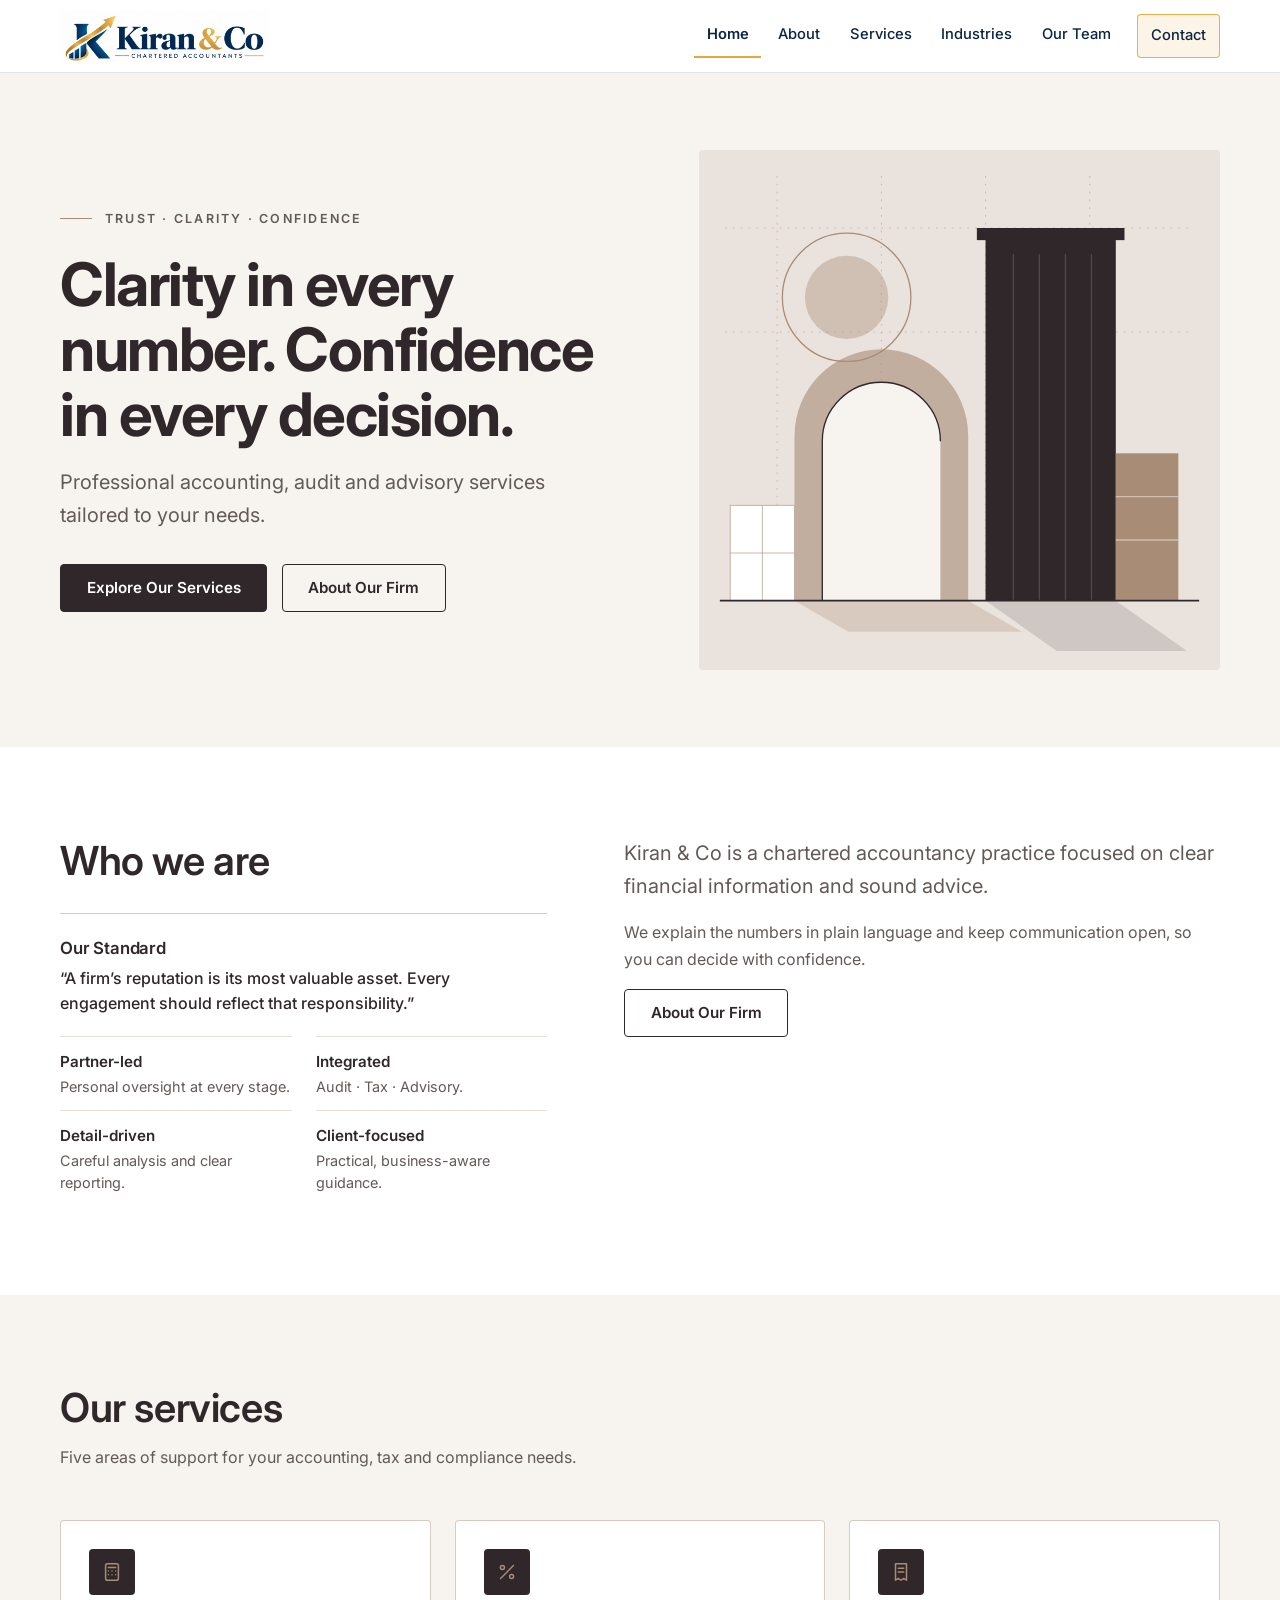
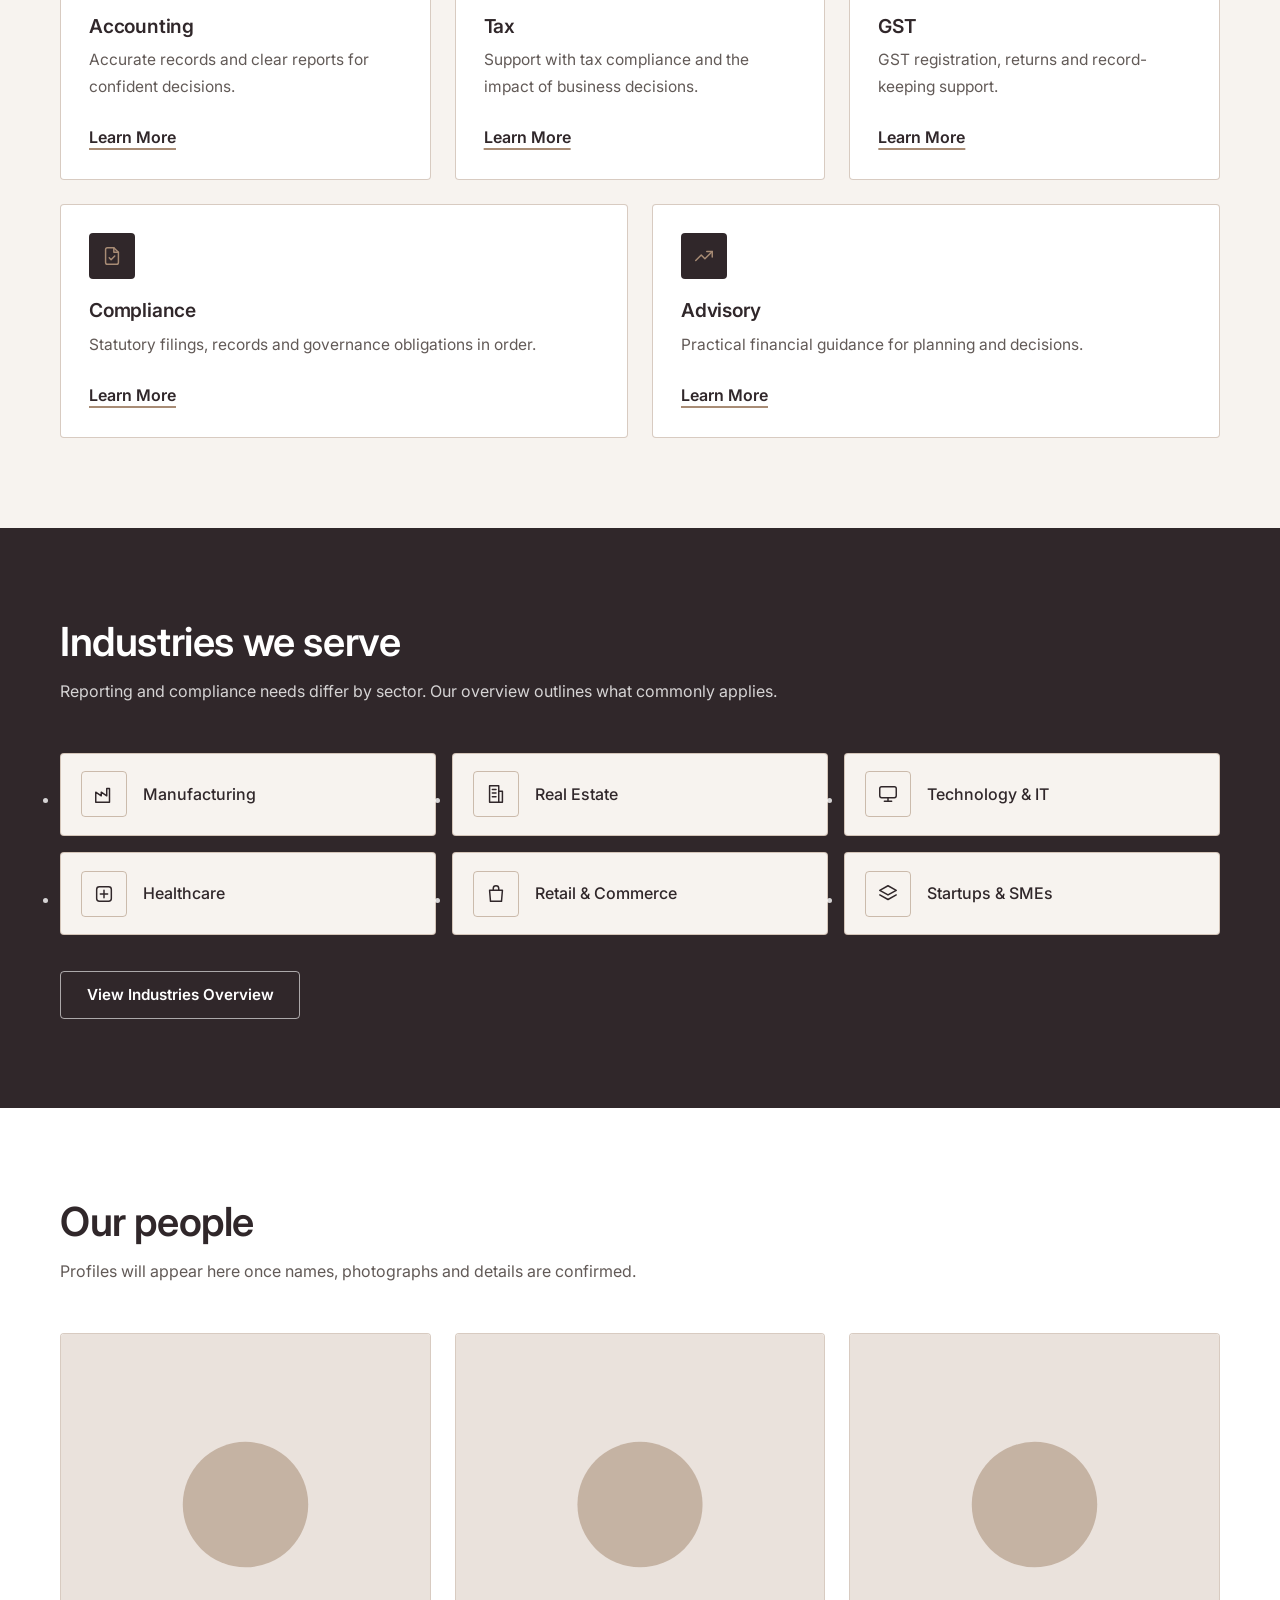
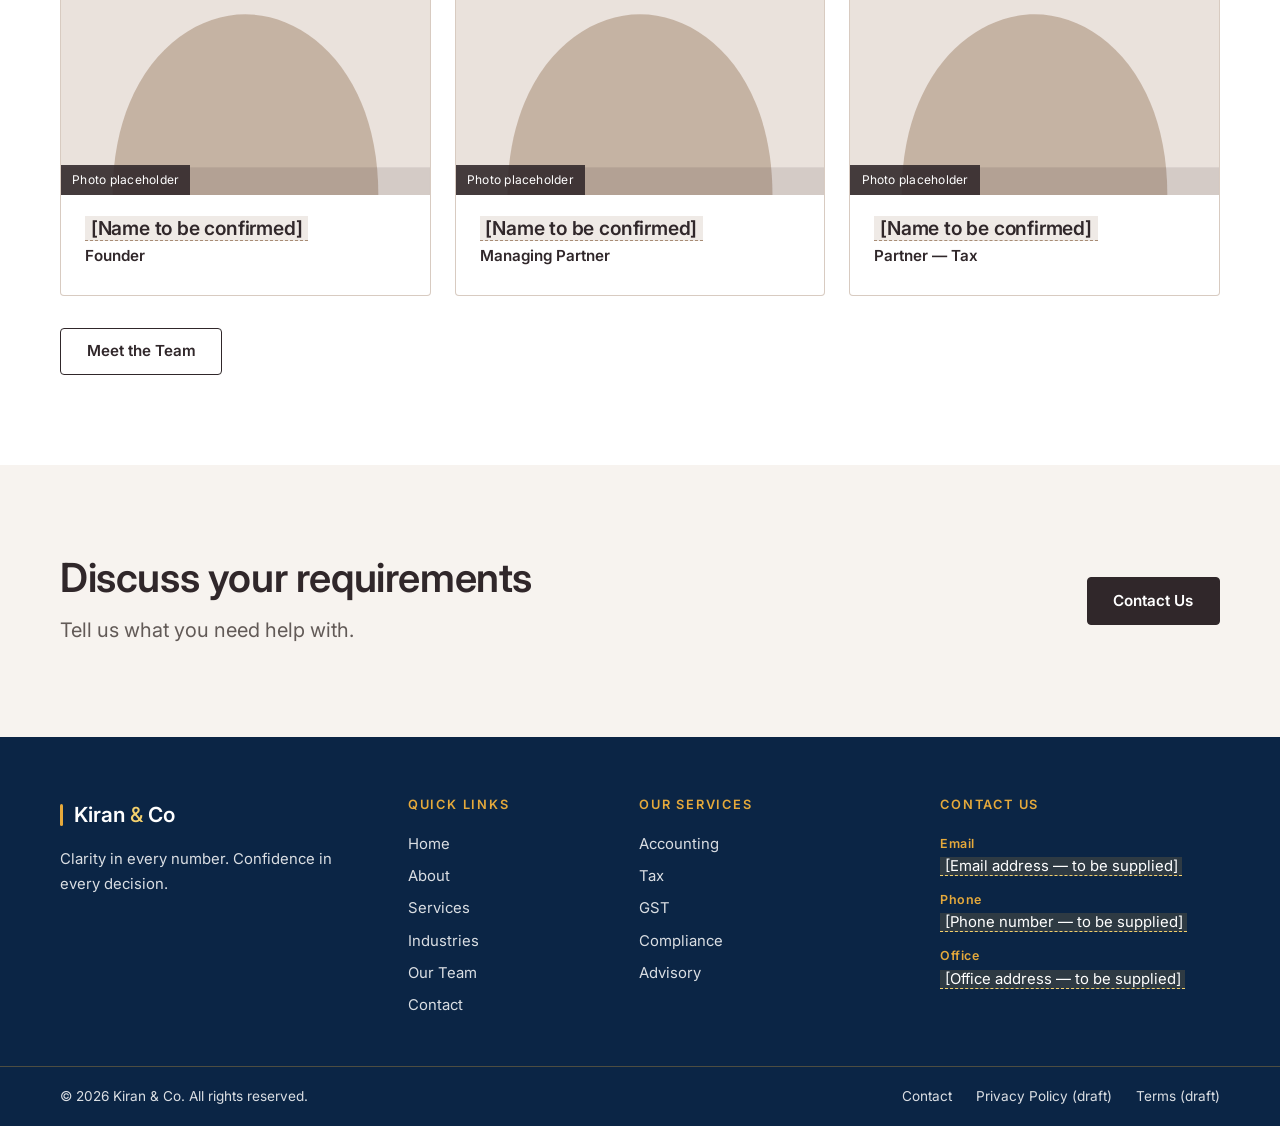
==== index.html @ 671c7b94 "Dis By DeccanIDentity : initialize website with pages, styles, and assets for Kiran & Co Chartered A" ====
<!DOCTYPE html>
<html lang="en">
<head>
  <meta charset="utf-8">
  <meta name="viewport" content="width=device-width, initial-scale=1">
  <title>Kiran &amp; Co | Chartered Accountants</title>
  <meta name="description" content="Kiran &amp; Co, Chartered Accountants. Accounting, tax, GST, compliance and advisory services. Clarity in every number. Confidence in every decision.">
  <meta name="theme-color" content="#FFFFFF">
  <link rel="icon" href="assets/favicon.png" type="image/png">
  <!-- Inter is loaded from Google Fonts (optional). If it is unavailable, the system font stack in css/style.css is used. -->
  <link rel="preconnect" href="https://fonts.googleapis.com">
  <link rel="preconnect" href="https://fonts.gstatic.com" crossorigin>
  <link rel="stylesheet" href="https://fonts.googleapis.com/css2?family=Inter:wght@400;500;600;700&amp;display=swap">
  <link rel="stylesheet" href="css/style.css">
  <script>document.documentElement.classList.add('js');</script>
  <script src="js/main.js" defer></script>
</head>
<body>
  <a class="skip-link" href="#main">Skip to main content</a>
  <header class="site-header">
    <div class="container header-inner">
      <a class="brand" href="index.html">
        <img class="brand-logo" src="assets/kiran-logo.jpeg" alt="Kiran &amp; Co, Chartered Accountants — home" width="1600" height="400">
      </a>
      <button class="nav-toggle" type="button" aria-expanded="false" aria-controls="primary-nav" aria-label="Open menu">
        <span class="nav-toggle-bars" aria-hidden="true"></span>
      </button>
      <nav id="primary-nav" class="primary-nav" aria-label="Primary">
        <ul>
          <li><a href="index.html" aria-current="page">Home</a></li>
          <li><a href="about.html">About</a></li>
          <li><a href="services.html">Services</a></li>
          <li><a href="industries.html">Industries</a></li>
          <li><a href="team.html">Our Team</a></li>
          <li><a href="contact.html" class="nav-contact">Contact</a></li>
        </ul>
      </nav>
    </div>
  </header>

  <main id="main">
    <section class="hero" aria-labelledby="hero-title">
      <div class="container hero-grid">
        <div>
          <p class="kicker">TRUST · CLARITY · CONFIDENCE</p>
          <h1 id="hero-title">Clarity in every number. Confidence in every decision.</h1>
          <p class="lead">Professional accounting, audit and advisory services tailored to your needs.</p>
          <div class="btn-row">
            <a class="btn btn--primary" href="services.html">Explore Our Services</a>
            <a class="btn btn--secondary" href="about.html">About Our Firm</a>
          </div>
        </div>
        <div class="hero-visual">
          <img src="assets/hero-architecture.svg" alt="" width="600" height="600">
        </div>
      </div>
    </section>

    <section class="section section--white" aria-labelledby="who-title">
      <div class="container split">
        <div>
          <h2 id="who-title">Who we are</h2>
          <!-- Proposed wording: edit the statement and principles below once the firm confirms its practices. -->
          <div class="standard">
            <h3 class="standard-title">Our Standard</h3>
            <p class="standard-statement">&ldquo;A firm&rsquo;s reputation is its most valuable asset. Every engagement should reflect that responsibility.&rdquo;</p>
            <dl class="standard-grid">
              <div><dt>Partner-led</dt><dd>Personal oversight at every stage.</dd></div>
              <div><dt>Integrated</dt><dd>Audit &middot; Tax &middot; Advisory.</dd></div>
              <div><dt>Detail-driven</dt><dd>Careful analysis and clear reporting.</dd></div>
              <div><dt>Client-focused</dt><dd>Practical, business-aware guidance.</dd></div>
            </dl>
          </div>
        </div>
        <div class="prose">
          <p class="lead">Kiran &amp; Co is a chartered accountancy practice focused on clear financial information and sound advice.</p>
          <p>We explain the numbers in plain language and keep communication open, so you can decide with confidence.</p>
          <p><a class="btn btn--secondary" href="about.html">About Our Firm</a></p>
        </div>
      </div>
    </section>

    <section class="section section--cream" aria-labelledby="services-title">
      <div class="container">
        <div class="section-head">
          <h2 id="services-title">Our services</h2>
          <p>Five areas of support for your accounting, tax and compliance needs.</p>
        </div>
        <div class="grid grid--5">
          <article class="card card--link">
            <div class="icon-box"><svg class="icon" viewBox="0 0 24 24" aria-hidden="true" focusable="false"><rect x="5" y="3" width="14" height="18" rx="2"/><path d="M8 7h8"/><path d="M8 11h.01M12 11h.01M16 11h.01M8 15h.01M12 15h.01M16 15h.01"/></svg></div>
            <h3>Accounting</h3>
            <p>Accurate records and clear reports for confident decisions.</p>
            <a class="text-link" href="services.html#accounting">Learn More<span class="visually-hidden"> about Accounting</span></a>
          </article>
          <article class="card card--link">
            <div class="icon-box"><svg class="icon" viewBox="0 0 24 24" aria-hidden="true" focusable="false"><path d="M19 5L5 19"/><circle cx="7" cy="7" r="2.2"/><circle cx="17" cy="17" r="2.2"/></svg></div>
            <h3>Tax</h3>
            <p>Support with tax compliance and the impact of business decisions.</p>
            <a class="text-link" href="services.html#tax">Learn More<span class="visually-hidden"> about Tax</span></a>
          </article>
          <article class="card card--link">
            <div class="icon-box"><svg class="icon" viewBox="0 0 24 24" aria-hidden="true" focusable="false"><path d="M6 3h12v18l-3-2-3 2-3-2-3 2z"/><path d="M9 8h6M9 12h6"/></svg></div>
            <h3>GST</h3>
            <p>GST registration, returns and record-keeping support.</p>
            <a class="text-link" href="services.html#gst">Learn More<span class="visually-hidden"> about GST</span></a>
          </article>
          <article class="card card--link">
            <div class="icon-box"><svg class="icon" viewBox="0 0 24 24" aria-hidden="true" focusable="false"><path d="M14 3H7a2 2 0 0 0-2 2v14a2 2 0 0 0 2 2h10a2 2 0 0 0 2-2V8z"/><path d="M14 3v5h5"/><path d="M9 14l2 2 4-4"/></svg></div>
            <h3>Compliance</h3>
            <p>Statutory filings, records and governance obligations in order.</p>
            <a class="text-link" href="services.html#compliance">Learn More<span class="visually-hidden"> about Compliance</span></a>
          </article>
          <article class="card card--link">
            <div class="icon-box"><svg class="icon" viewBox="0 0 24 24" aria-hidden="true" focusable="false"><path d="M3 17l6-6 4 4 8-8"/><path d="M15 7h6v6"/></svg></div>
            <h3>Advisory</h3>
            <p>Practical financial guidance for planning and decisions.</p>
            <a class="text-link" href="services.html#advisory">Learn More<span class="visually-hidden"> about Advisory</span></a>
          </article>
        </div>
      </div>
    </section>

    <section class="section section--dark" aria-labelledby="industries-title">
      <div class="container">
        <div class="section-head">
          <h2 id="industries-title">Industries we serve</h2>
          <p>Reporting and compliance needs differ by sector. Our overview outlines what commonly applies.</p>
        </div>
        <ul class="sector-grid">
          <li><a class="sector-link" href="industries.html#manufacturing"><span class="icon-box icon-box--outline"><svg class="icon" viewBox="0 0 24 24" aria-hidden="true" focusable="false"><path d="M3 21V10l6 4v-4l6 4V6h3v15H3z"/></svg></span><span>Manufacturing</span></a></li>
          <li><a class="sector-link" href="industries.html#real-estate"><span class="icon-box icon-box--outline"><svg class="icon" viewBox="0 0 24 24" aria-hidden="true" focusable="false"><rect x="5" y="3" width="10" height="18"/><path d="M15 9h4v12h-4"/><path d="M8 7h4M8 11h4M8 15h4"/></svg></span><span>Real Estate</span></a></li>
          <li><a class="sector-link" href="industries.html#technology-it"><span class="icon-box icon-box--outline"><svg class="icon" viewBox="0 0 24 24" aria-hidden="true" focusable="false"><rect x="3" y="4" width="18" height="12" rx="2"/><path d="M8 20h8M12 16v4"/></svg></span><span>Technology &amp; IT</span></a></li>
          <li><a class="sector-link" href="industries.html#healthcare"><span class="icon-box icon-box--outline"><svg class="icon" viewBox="0 0 24 24" aria-hidden="true" focusable="false"><rect x="4" y="4" width="16" height="16" rx="3"/><path d="M12 8v8M8 12h8"/></svg></span><span>Healthcare</span></a></li>
          <li><a class="sector-link" href="industries.html#retail-commerce"><span class="icon-box icon-box--outline"><svg class="icon" viewBox="0 0 24 24" aria-hidden="true" focusable="false"><path d="M5 8h14l-1 12H6z"/><path d="M9 8V6a3 3 0 0 1 6 0v2"/></svg></span><span>Retail &amp; Commerce</span></a></li>
          <li><a class="sector-link" href="industries.html#startups-smes"><span class="icon-box icon-box--outline"><svg class="icon" viewBox="0 0 24 24" aria-hidden="true" focusable="false"><path d="M12 3l9 5-9 5-9-5z"/><path d="M3 13l9 5 9-5"/></svg></span><span>Startups &amp; SMEs</span></a></li>
        </ul>
        <a class="btn btn--outline-light" href="industries.html">View Industries Overview</a>
      </div>
    </section>

    <section class="section section--white team-preview" aria-labelledby="people-title">
      <div class="container">
        <div class="section-head">
          <h2 id="people-title">Our people</h2>
          <p>Profiles will appear here once names, photographs and details are confirmed.</p>
        </div>
        <div class="grid grid--3">
          <article class="team-card">
            <div class="portrait">
              <img src="assets/portrait-placeholder.svg" alt="" width="400" height="500" loading="lazy">
              <span class="portrait-label">Photo placeholder</span>
            </div>
            <div class="team-body">
              <h3><span class="placeholder">[Name to be confirmed]</span></h3>
              <p class="role">Founder</p>
            </div>
          </article>
          <article class="team-card">
            <div class="portrait">
              <img src="assets/portrait-placeholder.svg" alt="" width="400" height="500" loading="lazy">
              <span class="portrait-label">Photo placeholder</span>
            </div>
            <div class="team-body">
              <h3><span class="placeholder">[Name to be confirmed]</span></h3>
              <p class="role">Managing Partner</p>
            </div>
          </article>
          <article class="team-card">
            <div class="portrait">
              <img src="assets/portrait-placeholder.svg" alt="" width="400" height="500" loading="lazy">
              <span class="portrait-label">Photo placeholder</span>
            </div>
            <div class="team-body">
              <h3><span class="placeholder">[Name to be confirmed]</span></h3>
              <p class="role">Partner — Tax</p>
            </div>
          </article>
        </div>
        <p class="section-action"><a class="btn btn--secondary" href="team.html">Meet the Team</a></p>
      </div>
    </section>

    <section class="section section--cream" aria-labelledby="cta-title">
      <div class="container cta-band">
        <div class="section-head">
          <h2 id="cta-title">Discuss your requirements</h2>
          <p class="lead">Tell us what you need help with.</p>
        </div>
        <div class="btn-row"><a class="btn btn--primary" href="contact.html">Contact Us</a></div>
      </div>
    </section>
  </main>

  <footer class="site-footer">
    <div class="container footer-main">
      <div class="footer-grid">
        <div>
          <a class="footer-brand" href="index.html" aria-label="Kiran &amp; Co — home">
            <span class="brand-mark" aria-hidden="true"></span>
            <span>Kiran <span class="amp">&amp;</span> Co</span>
          </a>
          <p class="footer-tagline">Clarity in every number. Confidence in every decision.</p>
        </div>
        <nav aria-label="Quick links">
          <h2 class="footer-title">Quick Links</h2>
          <ul class="footer-list">
            <li><a href="index.html">Home</a></li>
            <li><a href="about.html">About</a></li>
            <li><a href="services.html">Services</a></li>
            <li><a href="industries.html">Industries</a></li>
            <li><a href="team.html">Our Team</a></li>
            <li><a href="contact.html">Contact</a></li>
          </ul>
        </nav>
        <nav aria-label="Our services">
          <h2 class="footer-title">Our Services</h2>
          <ul class="footer-list">
            <li><a href="services.html#accounting">Accounting</a></li>
            <li><a href="services.html#tax">Tax</a></li>
            <li><a href="services.html#gst">GST</a></li>
            <li><a href="services.html#compliance">Compliance</a></li>
            <li><a href="services.html#advisory">Advisory</a></li>
          </ul>
        </nav>
        <div>
          <h2 class="footer-title">Contact Us</h2>
          <ul class="footer-list footer-contact">
            <li><span class="label">Email</span><span class="placeholder">[Email address — to be supplied]</span></li>
            <li><span class="label">Phone</span><span class="placeholder">[Phone number — to be supplied]</span></li>
            <li><span class="label">Office</span><span class="placeholder">[Office address — to be supplied]</span></li>
          </ul>
        </div>
      </div>
    </div>
    <div class="footer-bottom">
      <div class="container footer-bottom-inner">
        <p>&copy; <span data-year>2026</span> Kiran &amp; Co. All rights reserved.</p>
        <ul>
          <li><a href="contact.html">Contact</a></li>
          <li><a href="privacy.html">Privacy Policy (draft)</a></li>
          <li><a href="terms.html">Terms (draft)</a></li>
        </ul>
      </div>
    </div>
  </footer>
</body>
</html>
---- css/style.css ----
/* ==========================================================================
   Kiran & Co — shared stylesheet
   Page palette: Espresso & Soft Taupe (unchanged). Header/footer use the logo's brand colours.
   --espresso #30272A | --taupe #A88C75 | --cream #F7F3EF | --white #FFFFFF | --charcoal #625A57
   Contents: 1 Tokens · 2 Base · 3 Layout · 4 Header · 5 Buttons & links · 6 Components
             7 Page sections · 8 Forms · 9 Footer · 10 Responsive · 11 Reduced motion
   ========================================================================== */

/* 1. Tokens ---------------------------------------------------------------- */
:root {
  --espresso: #30272A;
  --taupe: #A88C75;
  --cream: #F7F3EF;
  --white: #FFFFFF;
  --charcoal: #625A57;

  /* Logo brand colours: used ONLY by the shared header and footer */
  --navy: #0B2545;
  --blue: #004F98;
  --gold: #E5A93B;
  --gold-light: #F3D06D;

  --line: rgba(168, 140, 117, 0.45);
  --line-soft: rgba(168, 140, 117, 0.28);
  --field-border: rgba(98, 90, 87, 0.75);
  --error: #9B2C2C; /* functional colour for form errors only */

  --font: "Inter", system-ui, -apple-system, "Segoe UI", Roboto, "Helvetica Neue", Arial, sans-serif;

  --radius: 4px;
  --container: 1160px;
  --gutter: clamp(1.25rem, 4vw, 2rem);
  --section-y: clamp(3.5rem, 7vw, 6rem);
  --header-h: 72px;
  --shadow: 0 1px 2px rgba(48, 39, 42, 0.06), 0 8px 20px rgba(48, 39, 42, 0.07);

  /* Shared interaction tokens: hover lift and pressed/selected highlights by surface colour */
  --lift: translateY(-3px);
  --lift-shadow: 0 8px 20px rgba(48, 39, 42, 0.16);
  --lift-shadow-dark: 0 10px 22px rgba(0, 0, 0, 0.35);
  --glow-on-espresso: inset 0 0 0 2px rgba(247, 243, 239, 0.5);
  --glow-on-cream: inset 0 0 0 2px var(--espresso), 0 0 0 3px rgba(247, 243, 239, 0.35);
  --glow-on-white: 0 0 0 3px rgba(168, 140, 117, 0.55);
}

/* 2. Base ------------------------------------------------------------------ */
*, *::before, *::after { box-sizing: border-box; }

html {
  -webkit-text-size-adjust: 100%;
  scroll-behavior: smooth;
  scroll-padding-top: calc(var(--header-h) + 1rem);
}

body {
  margin: 0;
  font-family: var(--font);
  font-size: 1rem;
  line-height: 1.7;
  color: var(--charcoal);
  background: var(--white);
  overflow-x: hidden;
}

img, svg { max-width: 100%; }
img { display: block; height: auto; }

h1, h2, h3, h4 {
  margin: 0 0 0.75rem;
  color: var(--espresso);
  font-weight: 600;
  line-height: 1.2;
  letter-spacing: -0.01em;
}
h1 { font-size: clamp(2.2rem, 1.2rem + 4vw, 3.75rem); font-weight: 700; line-height: 1.08; letter-spacing: -0.025em; }
h2 { font-size: clamp(1.65rem, 1.1rem + 2vw, 2.5rem); }
h3 { font-size: 1.2rem; }

p { margin: 0 0 1rem; }
ul, ol { margin: 0; padding: 0; }
a { color: inherit; }

:focus-visible { outline: 3px solid var(--espresso); outline-offset: 3px; }
.site-footer :focus-visible,
.section--dark :focus-visible { outline-color: var(--white); }
.site-header :focus-visible { outline-color: var(--blue); }

[hidden] { display: none !important; }

.visually-hidden {
  position: absolute !important;
  width: 1px; height: 1px;
  margin: -1px; padding: 0;
  overflow: hidden;
  clip: rect(0, 0, 0, 0);
  white-space: nowrap;
  border: 0;
}

.skip-link {
  position: absolute;
  left: 1rem; top: -4rem;
  z-index: 200;
  padding: 0.7rem 1.1rem;
  background: var(--white);
  color: var(--espresso);
  font-weight: 600;
  border-radius: var(--radius);
  text-decoration: none;
}
.skip-link:focus { top: 0.75rem; }

/* 3. Layout ---------------------------------------------------------------- */
.container {
  width: min(100% - 2 * var(--gutter), var(--container));
  margin-inline: auto;
}

.section { padding-block: var(--section-y); }
.section--cream { background: var(--cream); }
.section--white { background: var(--white); }
.section--dark { background: var(--espresso); color: rgba(255, 255, 255, 0.8); }
.section--dark h2, .section--dark h3 { color: var(--white); }

.section-head { max-width: 46rem; margin-bottom: clamp(2rem, 4vw, 3rem); }
.section-head p:last-child { margin-bottom: 0; }
.lead { font-size: clamp(1.05rem, 0.95rem + 0.5vw, 1.25rem); line-height: 1.65; }
.prose { max-width: 66ch; }
.prose p:last-child { margin-bottom: 0; }

.grid { display: grid; gap: 1.5rem; }
.grid--3 { grid-template-columns: repeat(3, minmax(0, 1fr)); }
.grid--2 { grid-template-columns: repeat(2, minmax(0, 1fr)); }
.grid--4 { grid-template-columns: repeat(4, minmax(0, 1fr)); }
/* Five cards: three on the first row, two wider cards on the second */
.grid--5 { grid-template-columns: repeat(6, minmax(0, 1fr)); }
.grid--5 > * { grid-column: span 2; }
.grid--5 > :nth-child(n+4) { grid-column: span 3; }

.split {
  display: grid;
  grid-template-columns: minmax(0, 0.9fr) minmax(0, 1.1fr);
  gap: clamp(2rem, 6vw, 5rem);
  align-items: start;
}
.split--center { align-items: center; }

/* 4. Header (white, with the supplied logo) -------------------------------- */
.site-header {
  position: sticky;
  top: 0;
  z-index: 100;
  background: var(--white);
  color: var(--navy);
  border-bottom: 1px solid rgba(11, 37, 69, 0.12);
}

.header-inner {
  display: flex;
  flex-wrap: wrap;
  align-items: center;
  justify-content: space-between;
  gap: 0.5rem 1rem;
  min-height: var(--header-h);
}

.brand { display: inline-flex; align-items: center; min-width: 0; text-decoration: none; }
.brand-logo { display: block; width: auto; height: 52px; max-width: 100%; object-fit: contain; }

.primary-nav ul { display: flex; flex-wrap: wrap; align-items: center; gap: 0.25rem; list-style: none; }
.primary-nav a {
  display: block;
  padding: 0.5rem 0.8rem;
  color: var(--navy);
  font-size: 0.92rem;
  font-weight: 500;
  text-decoration: none;
  border-bottom: 2px solid transparent;
  transition: color 0.2s ease, border-color 0.2s ease, background-color 0.2s ease;
}
.primary-nav a:hover { color: var(--blue); border-bottom-color: rgba(229, 169, 59, 0.7); }
.primary-nav a[aria-current="page"] { color: var(--navy); font-weight: 600; border-bottom-color: var(--gold); }

.primary-nav a.nav-contact {
  margin-left: 0.6rem;
  background: rgba(229, 169, 59, 0.12);
  border: 1px solid rgba(229, 169, 59, 0.9);
  border-radius: var(--radius);
}
.primary-nav a.nav-contact:hover { background: rgba(229, 169, 59, 0.24); border-color: var(--gold); }
.primary-nav a.nav-contact[aria-current="page"] { background: rgba(229, 169, 59, 0.26); border-color: var(--gold); }

.nav-toggle {
  display: none;
  width: 44px; height: 44px;
  padding: 0;
  align-items: center;
  justify-content: center;
  background: transparent;
  color: var(--navy);
  border: 1px solid rgba(11, 37, 69, 0.4);
  border-radius: var(--radius);
  cursor: pointer;
  transition: background-color 0.2s ease;
}
.nav-toggle:hover { background: rgba(11, 37, 69, 0.06); }
.nav-toggle-bars, .nav-toggle-bars::before, .nav-toggle-bars::after {
  display: block;
  width: 20px; height: 2px;
  background: currentColor;
  border-radius: 1px;
  transition: transform 0.2s ease, background-color 0.2s ease;
}
.nav-toggle-bars { position: relative; }
.nav-toggle-bars::before, .nav-toggle-bars::after { content: ""; position: absolute; left: 0; }
.nav-toggle-bars::before { top: -6px; }
.nav-toggle-bars::after { top: 6px; }
.nav-toggle[aria-expanded="true"] .nav-toggle-bars { background: transparent; }
.nav-toggle[aria-expanded="true"] .nav-toggle-bars::before { top: 0; transform: rotate(45deg); }
.nav-toggle[aria-expanded="true"] .nav-toggle-bars::after { top: 0; transform: rotate(-45deg); }

/* 5. Buttons & links ------------------------------------------------------- */
.btn {
  display: inline-flex;
  align-items: center;
  justify-content: center;
  padding: 0.85rem 1.6rem;
  font: 600 0.95rem/1.2 var(--font);
  text-align: center;
  text-decoration: none;
  border: 1.5px solid var(--espresso);
  border-radius: var(--radius);
  cursor: pointer;
  transition: background-color 0.2s ease, color 0.2s ease, border-color 0.2s ease, transform 0.2s ease, box-shadow 0.2s ease;
}
.btn--primary { background: var(--espresso); color: var(--white); }
.btn--primary:hover { background: var(--charcoal); border-color: var(--charcoal); }
.btn--secondary { background: transparent; color: var(--espresso); }
.btn--secondary:hover { background: var(--espresso); color: var(--white); }
.btn--light { background: var(--white); color: var(--espresso); border-color: var(--white); }
.btn--light:hover { background: var(--cream); border-color: var(--cream); }
.btn--outline-light { background: transparent; color: var(--white); border-color: rgba(255, 255, 255, 0.6); }
.btn--outline-light:hover { background: var(--white); color: var(--espresso); border-color: var(--white); }
.btn:hover { transform: translateY(-2px); box-shadow: var(--lift-shadow); }
.btn--light:hover, .btn--outline-light:hover { box-shadow: var(--lift-shadow-dark); }
.btn:active { transform: translateY(0); box-shadow: var(--glow-on-espresso); }
.btn--light:active, .btn--outline-light:active { box-shadow: var(--glow-on-white); }
.btn-row { display: flex; flex-wrap: wrap; gap: 0.9rem; }

.text-link {
  color: var(--espresso);
  font-weight: 600;
  text-decoration: underline;
  text-decoration-color: var(--taupe);
  text-decoration-thickness: 2px;
  text-underline-offset: 0.3em;
  transition: text-decoration-color 0.2s ease;
}
.text-link:hover { text-decoration-color: var(--espresso); }
.section--dark .text-link { color: var(--white); }
.section--dark .text-link:hover { text-decoration-color: var(--white); }

/* 6. Components ------------------------------------------------------------ */
.icon { width: 22px; height: 22px; fill: none; stroke: currentColor; stroke-width: 1.6; stroke-linecap: round; stroke-linejoin: round; flex: none; }
.icon-box {
  display: grid;
  place-items: center;
  width: 46px; height: 46px;
  margin-bottom: 1.25rem;
  background: var(--espresso);
  color: var(--taupe);
  border-radius: var(--radius);
}
.icon-box--outline { background: transparent; border: 1px solid rgba(168, 140, 117, 0.55); margin-bottom: 0; }

.card {
  display: flex;
  flex-direction: column;
  padding: 1.75rem;
  background: var(--white);
  border: 1px solid var(--line);
  border-radius: var(--radius);
  transition: border-color 0.2s ease, box-shadow 0.2s ease, transform 0.2s ease;
}
.card:hover { border-color: var(--taupe); box-shadow: var(--shadow); }
.card--link:hover { transform: var(--lift); }
.card--link:active { transform: translateY(-1px); border-color: var(--taupe); box-shadow: var(--glow-on-white); }
.card h2, .card h3 { margin-bottom: 0.6rem; }
.card h2 { font-size: 1.25rem; }
.card p { font-size: 0.97rem; }
.card .text-link { margin-top: auto; align-self: flex-start; }
.card p + .text-link { margin-top: 0.5rem; }

.notice {
  margin: 0 0 2rem;
  padding: 1rem 1.25rem;
  background: var(--white);
  border-left: 3px solid var(--taupe);
  border-radius: 0 var(--radius) var(--radius) 0;
  color: var(--charcoal);
  font-size: 0.92rem;
  line-height: 1.6;
  max-width: 50rem;
}
.notice strong { color: var(--espresso); }
.section--white .notice { background: var(--cream); }

.placeholder {
  padding: 0 0.3em;
  background: rgba(168, 140, 117, 0.18);
  color: var(--espresso);
  border-bottom: 1px dashed var(--taupe);
}
.site-footer .placeholder, .section--dark .placeholder { color: var(--white); }

.check-list { list-style: none; }
.check-list li { position: relative; padding: 0.35rem 0 0.35rem 1.4rem; font-size: 0.97rem; }
.check-list li::before { content: ""; position: absolute; left: 0; top: 1.05rem; width: 8px; height: 2px; background: var(--taupe); }

.cta-band { display: flex; flex-wrap: wrap; align-items: center; justify-content: space-between; gap: 1.5rem 3rem; }
.cta-band .section-head { margin-bottom: 0; flex: 1 1 28rem; }

/* 7. Page sections --------------------------------------------------------- */
.kicker {
  display: flex;
  align-items: center;
  gap: 0.8rem;
  margin: 0 0 1.4rem;
  color: var(--charcoal);
  font-size: 0.78rem;
  font-weight: 600;
  letter-spacing: 0.18em;
}
.kicker::before { content: ""; width: 2rem; height: 1px; background: var(--taupe); }

.hero { background: var(--cream); padding-block: clamp(2.75rem, 6vw, 5.5rem); }
.hero-grid {
  display: grid;
  grid-template-columns: minmax(0, 1.05fr) minmax(0, 0.95fr);
  gap: clamp(2rem, 5vw, 4.5rem);
  align-items: center;
}
.hero h1 { margin-bottom: 1.25rem; }
.hero .lead { max-width: 34rem; margin-bottom: 2rem; }
.hero-visual { width: 100%; max-width: 540px; margin-left: auto; }
.hero-visual img { width: 100%; border-radius: var(--radius); }

.page-hero { background: var(--cream); padding-block: clamp(2.75rem, 6vw, 5rem); }
.page-hero .container { max-width: var(--container); }
.page-hero h1 { max-width: 20ch; font-size: clamp(2.1rem, 1.2rem + 3.4vw, 3.4rem); }
.page-hero .lead { max-width: 40rem; margin: 0; }

.standard { margin-top: 1.75rem; padding-top: 1.5rem; border-top: 1px solid var(--line); }
.standard-title { margin-bottom: 0.5rem; font-size: 1.05rem; }
.standard-statement { margin: 0 0 1.25rem; color: var(--espresso); font-size: 1rem; font-weight: 500; line-height: 1.55; }
.standard-grid { display: grid; grid-template-columns: repeat(2, minmax(0, 1fr)); gap: 0 1.5rem; margin: 0; }
.standard-grid > div { padding: 0.75rem 0; border-top: 1px solid var(--line-soft); }
.standard-grid dt { color: var(--espresso); font-size: 0.95rem; font-weight: 600; }
.standard-grid dd { margin: 0.1rem 0 0; font-size: 0.9rem; line-height: 1.5; }

.sector-grid { display: grid; grid-template-columns: repeat(3, minmax(0, 1fr)); gap: 1rem; margin-bottom: 2.25rem; }
.sector-link {
  display: flex;
  align-items: center;
  gap: 1rem;
  padding: 1.1rem 1.25rem;
  color: var(--espresso);
  font-weight: 500;
  text-decoration: none;
  background: var(--cream);
  border: 1px solid var(--line);
  border-radius: var(--radius);
  transition: border-color 0.2s ease, background-color 0.2s ease, transform 0.2s ease, box-shadow 0.2s ease;
}
.sector-link:hover { border-color: var(--taupe); background: var(--white); transform: var(--lift); box-shadow: var(--lift-shadow-dark); }
.sector-link:active { background: var(--cream); transform: translateY(-1px); box-shadow: var(--glow-on-cream); }
.icon-box--outline .icon { color: var(--espresso); }

.team-card { display: flex; flex-direction: column; background: var(--white); border: 1px solid var(--line); border-radius: var(--radius); overflow: hidden; transition: border-color 0.2s ease, box-shadow 0.2s ease; }
.team-card:hover { border-color: var(--taupe); box-shadow: var(--shadow); }
.portrait { position: relative; aspect-ratio: 4 / 5; background: var(--cream); overflow: hidden; }
.portrait img { width: 100%; height: 100%; object-fit: cover; transition: transform 0.4s ease; }
.team-card:hover .portrait img { transform: scale(1.025); }
.portrait-label {
  position: absolute; left: 0; bottom: 0;
  padding: 0.3rem 0.7rem;
  background: rgba(48, 39, 42, 0.88);
  color: var(--white);
  font-size: 0.75rem;
  letter-spacing: 0.02em;
}
.team-body { padding: 1.4rem 1.5rem 1.6rem; }
.team-body h2, .team-body h3 { margin-bottom: 0.2rem; font-size: 1.2rem; }
.role { margin: 0 0 0.8rem; color: var(--espresso); font-size: 0.9rem; font-weight: 600; }
.team-body p:last-child { margin-bottom: 0; font-size: 0.95rem; }
.team-preview .team-card { max-width: none; }

.chip-nav { display: flex; flex-wrap: wrap; gap: 0.6rem; list-style: none; margin-top: 1.75rem; }
.chip-nav--flush { margin-top: 0; }
.section-action { margin: 2rem 0 0; }
.chip-nav a {
  display: inline-block;
  padding: 0.5rem 0.95rem;
  color: var(--espresso);
  font-size: 0.9rem;
  font-weight: 500;
  text-decoration: none;
  background: var(--white);
  border: 1px solid var(--line);
  border-radius: var(--radius);
  transition: border-color 0.2s ease, background-color 0.2s ease, transform 0.2s ease, box-shadow 0.2s ease;
}
.chip-nav a:hover { border-color: var(--taupe); background: var(--cream); transform: translateY(-2px); box-shadow: var(--lift-shadow); }
.chip-nav a:active { transform: translateY(0); border-color: var(--espresso); box-shadow: 0 0 0 3px rgba(48, 39, 42, 0.2); }

.service-head .icon-box { margin-bottom: 1.1rem; }
.service-head p { max-width: 34rem; }
.service-panels { display: grid; grid-template-columns: repeat(2, minmax(0, 1fr)); gap: 1.5rem; }
.panel { padding: 1.5rem; background: var(--white); border: 1px solid var(--line); border-radius: var(--radius); }
.section--white .panel { background: var(--cream); border-color: var(--line-soft); }
.panel h3 { font-size: 1rem; margin-bottom: 0.5rem; }

.sector-card { height: 100%; }
.sector-card .check-list { margin-top: 0.5rem; }

.values { display: grid; grid-template-columns: repeat(4, minmax(0, 1fr)); gap: 2rem; list-style: none; }
.values li { padding-top: 1.1rem; border-top: 2px solid var(--taupe); }
.values h3 { font-size: 1.1rem; }
.values p { font-size: 0.96rem; margin: 0; }

.steps { display: grid; grid-template-columns: repeat(4, minmax(0, 1fr)); gap: 2rem; list-style: none; counter-reset: step; }
.steps li { counter-increment: step; padding-top: 1.1rem; border-top: 1px solid var(--taupe); }
.steps li::before { content: counter(step); display: block; margin-bottom: 0.6rem; color: var(--espresso); font-size: 1.5rem; font-weight: 600; line-height: 1; }
.steps h3 { font-size: 1.1rem; }
.steps p { font-size: 0.96rem; margin: 0; }

.about-visual img { width: 100%; border-radius: var(--radius); }

.mission { max-width: 46rem; }
.mission p { color: var(--espresso); font-size: clamp(1.2rem, 1rem + 1vw, 1.65rem); font-weight: 500; line-height: 1.45; letter-spacing: -0.01em; }

.legal { max-width: 46rem; }
.legal h2 { font-size: 1.35rem; margin-top: 2rem; }

/* 8. Forms ----------------------------------------------------------------- */
.contact-grid { display: grid; grid-template-columns: minmax(0, 1.25fr) minmax(0, 0.75fr); gap: clamp(2rem, 5vw, 4rem); align-items: start; }
.form-card { padding: clamp(1.5rem, 4vw, 2.5rem); background: var(--white); border: 1px solid var(--line); border-radius: var(--radius); }
.form-card h2 { font-size: 1.5rem; }
.field { margin-bottom: 1.3rem; }
.field label { display: block; margin-bottom: 0.4rem; color: var(--espresso); font-size: 0.93rem; font-weight: 600; }
.field .req { color: var(--espresso); margin-left: 0.15rem; }
.field .opt { color: var(--charcoal); font-weight: 400; }
.field input, .field select, .field textarea {
  display: block;
  width: 100%;
  padding: 0.8rem 0.9rem;
  color: var(--espresso);
  font: 400 1rem/1.4 var(--font);
  background: var(--white);
  border: 1px solid var(--field-border);
  border-radius: var(--radius);
  transition: border-color 0.2s ease;
}
.field textarea { min-height: 9rem; resize: vertical; }
.field select {
  appearance: none;
  padding-right: 2.6rem;
  background-image: url("data:image/svg+xml,%3Csvg xmlns='http://www.w3.org/2000/svg' viewBox='0 0 24 24' fill='none' stroke='%2330272A' stroke-width='2' stroke-linecap='round' stroke-linejoin='round'%3E%3Cpath d='M6 9l6 6 6-6'/%3E%3C/svg%3E");
  background-repeat: no-repeat;
  background-position: right 0.85rem center;
  background-size: 18px;
}
.field input:hover, .field select:hover, .field textarea:hover { border-color: var(--espresso); }
.field.has-error input, .field.has-error select, .field.has-error textarea { border-color: var(--error); border-width: 2px; }
.field-error { margin: 0.4rem 0 0; color: var(--error); font-size: 0.88rem; font-weight: 500; line-height: 1.45; }
.form-hint { margin: 0 0 1.5rem; font-size: 0.9rem; }
.form-status { margin-top: 1.25rem; padding: 1rem 1.25rem; background: var(--cream); border-left: 3px solid var(--taupe); border-radius: 0 var(--radius) var(--radius) 0; font-size: 0.95rem; }
.form-status strong { color: var(--espresso); }
.form-status--error { border-left-color: var(--error); }
.form-actions { display: flex; flex-wrap: wrap; align-items: center; gap: 1rem; }

.info-panel { padding: clamp(1.5rem, 3vw, 2.25rem); background: var(--cream); border: 1px solid var(--line-soft); border-radius: var(--radius); }
.info-panel h2 { font-size: 1.5rem; }
.info-list { list-style: none; margin-top: 1.5rem; }
.info-list li { display: flex; gap: 1rem; padding: 1.1rem 0; border-top: 1px solid var(--line); }
.info-list .icon { margin-top: 0.15rem; color: var(--espresso); }
.info-list h3 { margin: 0 0 0.2rem; font-size: 0.95rem; }
.info-list p { margin: 0; font-size: 0.96rem; }

/* 9. Footer (deep navy) ----------------------------------------------------- */
.site-footer { background: var(--navy); color: rgba(255, 255, 255, 0.85); font-size: 0.93rem; }
.footer-main { padding-block: clamp(2.5rem, 5vw, 3.75rem) clamp(2rem, 4vw, 2.75rem); }
.footer-grid { display: grid; grid-template-columns: 1.3fr 0.8fr 1.1fr 1.2fr; gap: clamp(1.75rem, 3.5vw, 3rem); }
.footer-brand { display: inline-flex; align-items: center; gap: 0.7rem; margin-bottom: 0.9rem; color: var(--white); font-size: 1.3rem; font-weight: 600; text-decoration: none; }
.footer-brand .brand-mark { width: 3px; height: 22px; background: var(--gold); border-radius: 2px; }
.footer-brand .amp { color: var(--gold-light); font-weight: 500; }
.footer-tagline { max-width: 20rem; margin: 0; }
.footer-title { margin: 0 0 1rem; color: var(--gold); font-size: 0.8rem; font-weight: 600; letter-spacing: 0.14em; text-transform: uppercase; }
.footer-list { list-style: none; }
.footer-list li { padding: 0.22rem 0; }
.footer-list a { color: rgba(255, 255, 255, 0.85); text-decoration: none; border-bottom: 1px solid transparent; transition: color 0.2s ease, border-color 0.2s ease; }
.footer-list a:hover, .footer-bottom a:hover { color: var(--white); border-bottom-color: var(--gold); }
.footer-contact li { padding: 0.3rem 0; }
.footer-contact .label { display: block; color: var(--gold); font-size: 0.78rem; font-weight: 600; letter-spacing: 0.04em; }
.footer-bottom { border-top: 1px solid rgba(229, 169, 59, 0.3); }
.footer-bottom-inner { display: flex; flex-wrap: wrap; align-items: center; justify-content: space-between; gap: 0.6rem 2rem; padding-block: 1.1rem; font-size: 0.85rem; }
.footer-bottom p { margin: 0; }
.footer-bottom ul { display: flex; flex-wrap: wrap; gap: 0.4rem 1.5rem; list-style: none; }
.footer-bottom a { color: rgba(255, 255, 255, 0.85); text-decoration: none; border-bottom: 1px solid transparent; transition: color 0.2s ease, border-color 0.2s ease; }

.site-footer .placeholder { background: rgba(229, 169, 59, 0.16); border-bottom-color: var(--gold-light); color: var(--white); }

/* 10. Responsive ----------------------------------------------------------- */
@media (max-width: 1100px) {
  .values, .steps { grid-template-columns: repeat(2, minmax(0, 1fr)); }
}

@media (max-width: 960px) {
  .grid--3 { grid-template-columns: repeat(2, minmax(0, 1fr)); }
  .grid--4 { grid-template-columns: repeat(2, minmax(0, 1fr)); }
  .grid--5 { grid-template-columns: repeat(2, minmax(0, 1fr)); }
  .grid--5 > *, .grid--5 > :nth-child(n+4) { grid-column: auto; }
  .grid--5 > :last-child { grid-column: 1 / -1; }
  .footer-grid { grid-template-columns: repeat(2, minmax(0, 1fr)); }
  .footer-grid > :first-child { grid-column: 1 / -1; }
  .split { grid-template-columns: minmax(0, 1fr); gap: 2rem; }
  .service-panels { grid-template-columns: minmax(0, 1fr); }
}

@media (max-width: 900px) {
  :root { --header-h: 64px; }
  .brand-logo { height: 44px; }
  /* Mobile navigation: JavaScript adds .js to <html>; without JS the links simply wrap. */
  .js .nav-toggle { display: inline-flex; }
  .js .primary-nav {
    display: none;
    position: absolute;
    top: 100%; left: 0; right: 0;
    padding: 0.5rem var(--gutter) 1.25rem;
    background: var(--white);
    border-bottom: 1px solid rgba(11, 37, 69, 0.12);
    box-shadow: 0 14px 24px rgba(11, 37, 69, 0.14);
  }
  .js .primary-nav.is-open { display: block; }
  .js .primary-nav ul { flex-direction: column; align-items: stretch; gap: 0; }
  .js .primary-nav a { padding: 0.9rem 0.25rem; font-size: 1rem; border-bottom: 1px solid rgba(11, 37, 69, 0.1); }
  .js .primary-nav a[aria-current="page"] { border-bottom-color: var(--gold); }
  .js .primary-nav a.nav-contact { margin: 0.75rem 0 0; padding: 0.85rem 1rem; text-align: center; }
  .primary-nav { width: 100%; }
  .js .primary-nav { width: auto; }

  .hero-grid { grid-template-columns: minmax(0, 1fr); }
  .hero-visual { margin: 0 auto; max-width: 460px; }
  .contact-grid { grid-template-columns: minmax(0, 1fr); }
}

@media (max-width: 760px) {
  .sector-grid { grid-template-columns: repeat(2, minmax(0, 1fr)); }
  .cta-band .btn-row { width: 100%; }
}

@media (max-width: 620px) {
  .standard-grid { gap: 0 1rem; }
  .grid--3, .grid--2, .grid--4, .grid--5 { grid-template-columns: minmax(0, 1fr); }
  .grid--5 > :last-child { grid-column: auto; }
  .values, .steps { grid-template-columns: minmax(0, 1fr); gap: 1.5rem; }
  .sector-grid { grid-template-columns: minmax(0, 1fr); }
  .btn-row .btn { flex: 1 1 100%; }
  .footer-grid { grid-template-columns: minmax(0, 1fr); gap: 1.75rem; }
  .footer-bottom-inner { flex-direction: column; align-items: flex-start; }
  .service-panels { gap: 1rem; }
}

@media (max-width: 420px) {
  .brand-logo { height: 38px; }
}

/* 11. Reduced motion ------------------------------------------------------- */
@media (prefers-reduced-motion: reduce) {
  html { scroll-behavior: auto; }
  *, *::before, *::after { transition-duration: 0.01ms !important; animation-duration: 0.01ms !important; }
  .team-card:hover .portrait img { transform: none; }
  .btn:hover, .btn:active, .card--link:hover, .card--link:active, .sector-link:hover, .sector-link:active, .chip-nav a:hover, .chip-nav a:active { transform: none; }
}
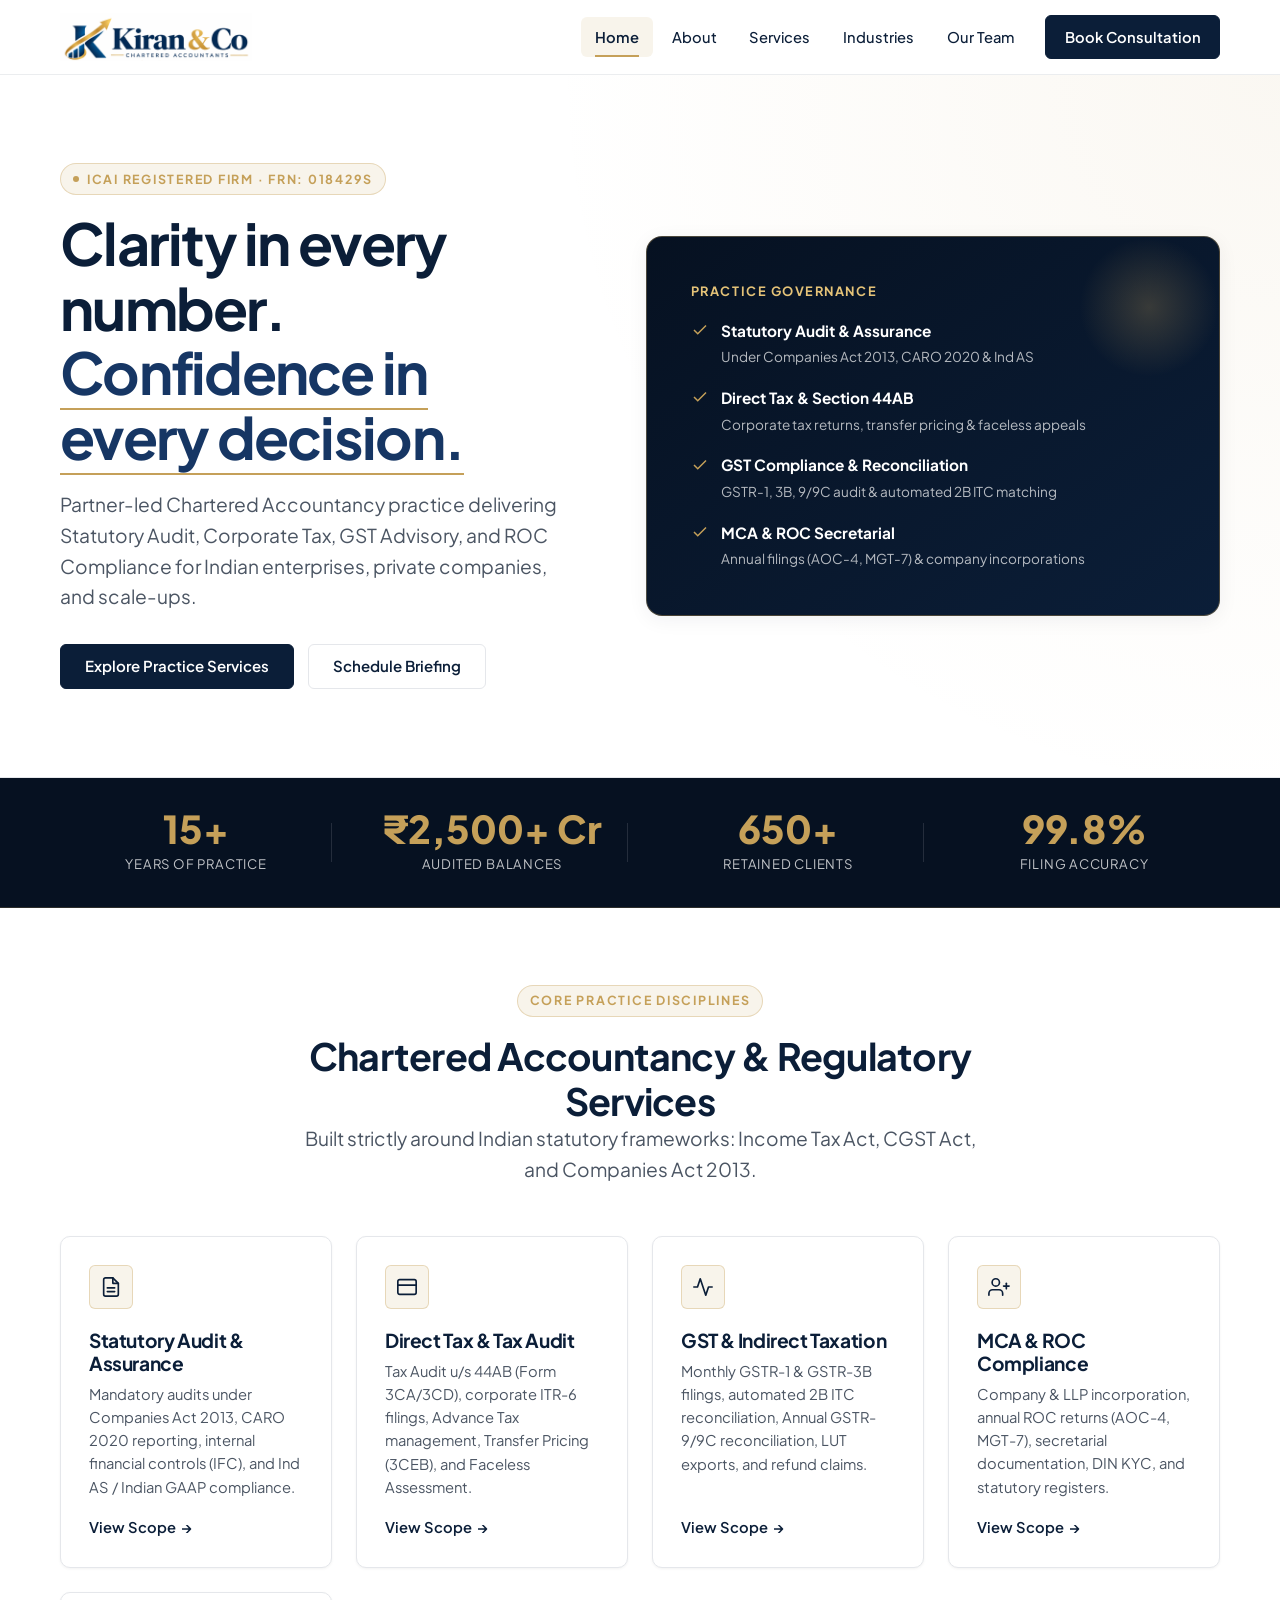
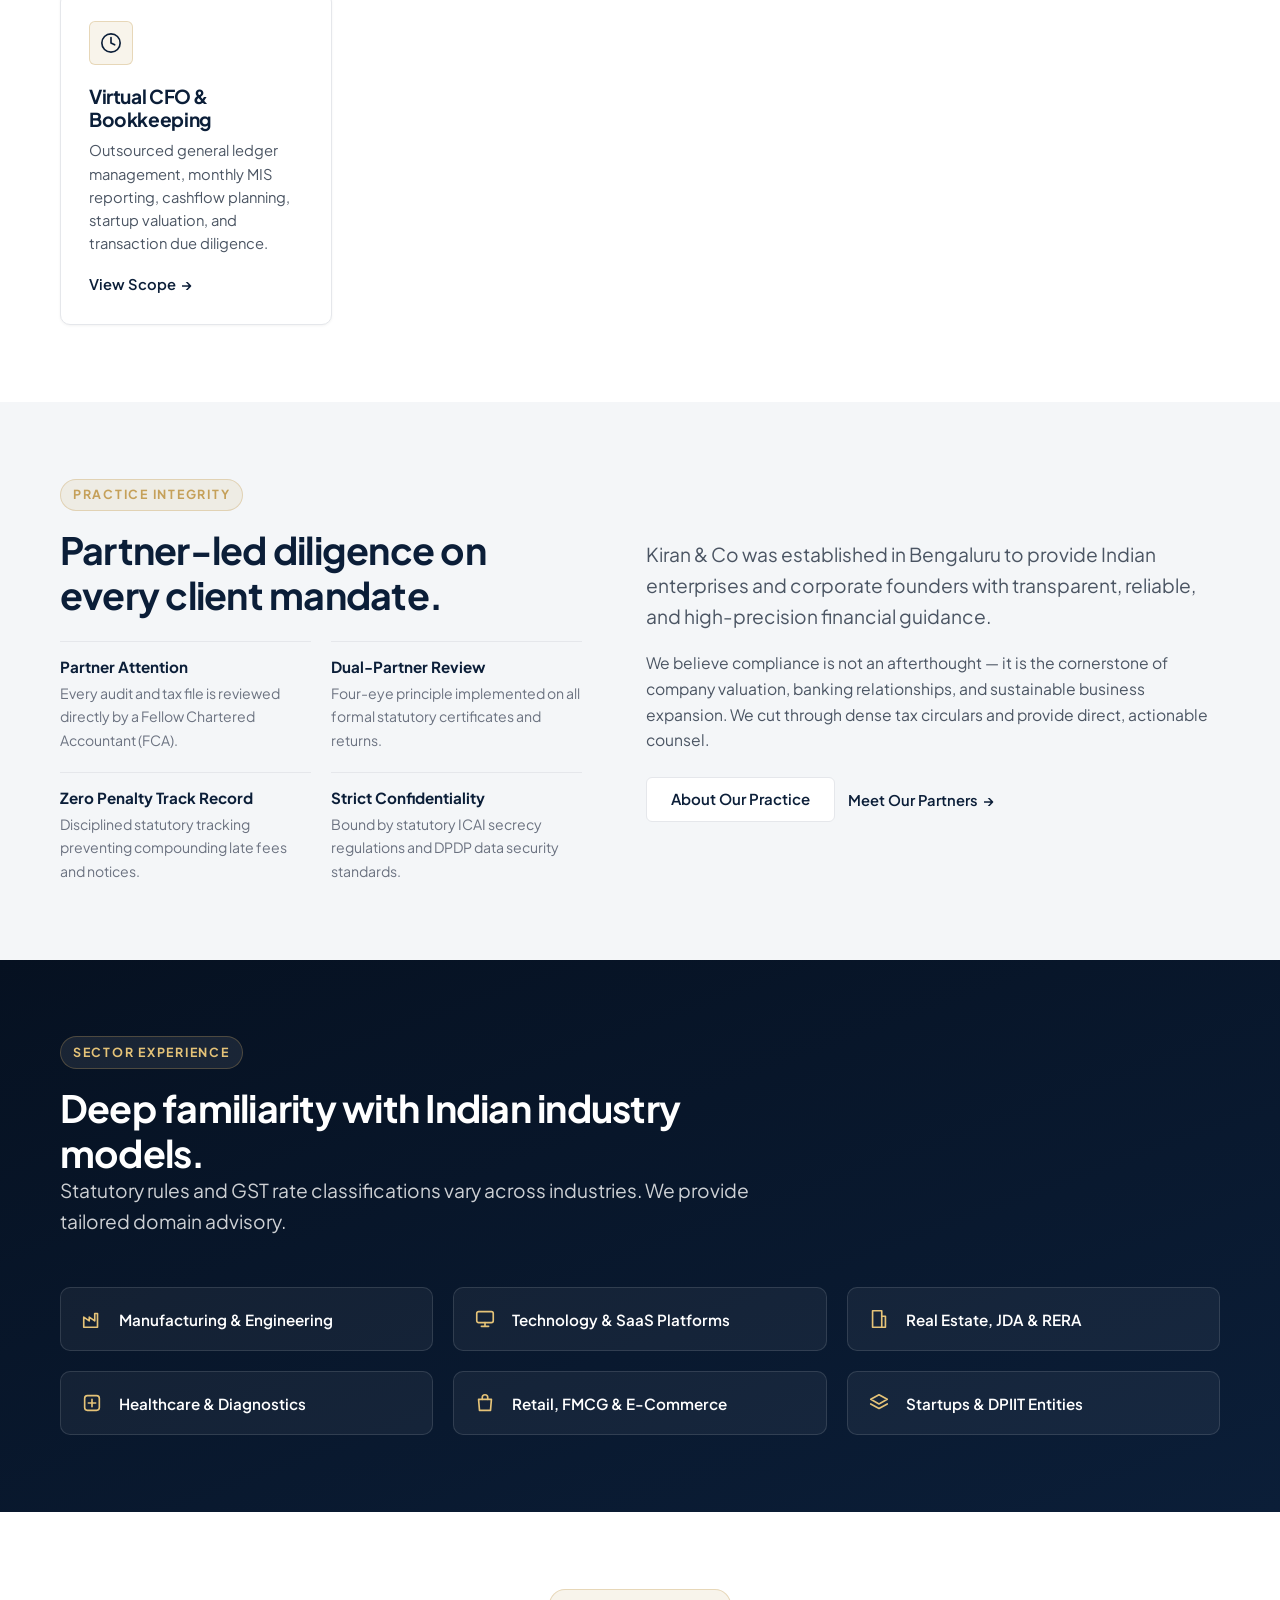
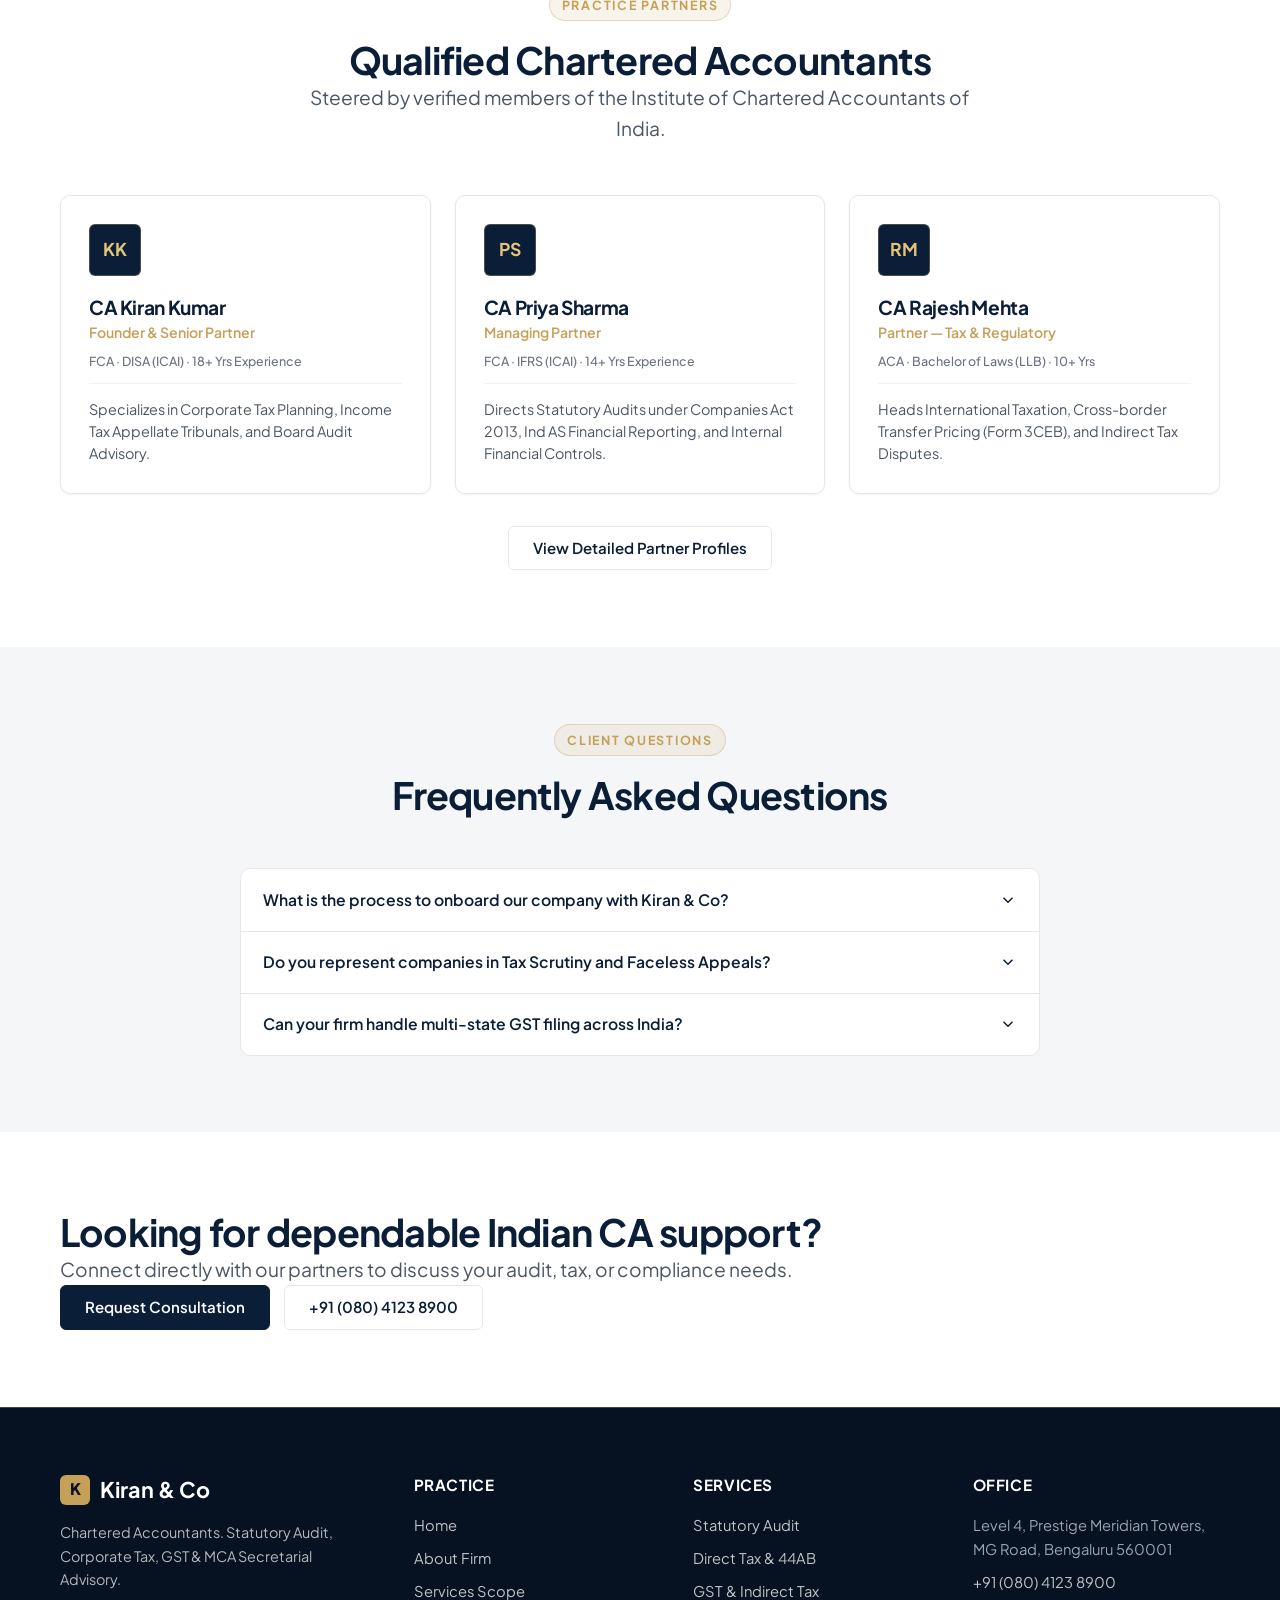
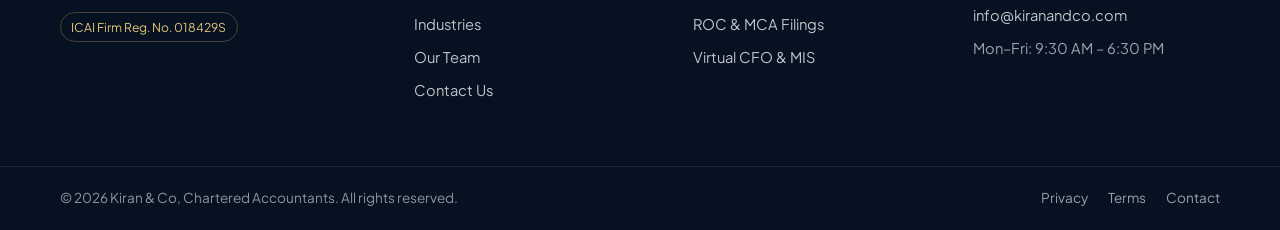
==== commit f8ac5333: "Production release: Minimalist Indian CA accounting practice website with luxury UI design" ====
--- a/index.html
+++ b/index.html
@@ -3,243 +3,407 @@
 <head>
   <meta charset="utf-8">
   <meta name="viewport" content="width=device-width, initial-scale=1">
-  <title>Kiran &amp; Co | Chartered Accountants</title>
-  <meta name="description" content="Kiran &amp; Co, Chartered Accountants. Accounting, tax, GST, compliance and advisory services. Clarity in every number. Confidence in every decision.">
-  <meta name="theme-color" content="#FFFFFF">
+  <title>Kiran &amp; Co | Chartered Accountants — Audit, Tax &amp; Advisory (India)</title>
+  <meta name="description" content="ICAI-registered Chartered Accountants in Bengaluru. Partner-led Statutory Audit, Direct Tax, GST, MCA Corporate Compliance, and Virtual CFO services.">
+  <meta name="theme-color" content="#0B1E38">
   <link rel="icon" href="assets/favicon.png" type="image/png">
-  <!-- Inter is loaded from Google Fonts (optional). If it is unavailable, the system font stack in css/style.css is used. -->
   <link rel="preconnect" href="https://fonts.googleapis.com">
   <link rel="preconnect" href="https://fonts.gstatic.com" crossorigin>
-  <link rel="stylesheet" href="https://fonts.googleapis.com/css2?family=Inter:wght@400;500;600;700&amp;display=swap">
+  <link rel="stylesheet" href="https://fonts.googleapis.com/css2?family=Plus+Jakarta+Sans:wght@400;500;600;700;800&family=Inter:wght@400;500;600&display=swap">
   <link rel="stylesheet" href="css/style.css">
-  <script>document.documentElement.classList.add('js');</script>
   <script src="js/main.js" defer></script>
 </head>
 <body>
   <a class="skip-link" href="#main">Skip to main content</a>
+
+  <!-- Header -->
   <header class="site-header">
     <div class="container header-inner">
-      <a class="brand" href="index.html">
-        <img class="brand-logo" src="assets/kiran-logo.jpeg" alt="Kiran &amp; Co, Chartered Accountants — home" width="1600" height="400">
+      <a class="brand" href="index.html" aria-label="Kiran &amp; Co Home">
+        <img class="brand-logo" src="assets/kiran-logo.jpeg" alt="Kiran &amp; Co, Chartered Accountants" width="1600" height="400">
       </a>
       <button class="nav-toggle" type="button" aria-expanded="false" aria-controls="primary-nav" aria-label="Open menu">
         <span class="nav-toggle-bars" aria-hidden="true"></span>
       </button>
-      <nav id="primary-nav" class="primary-nav" aria-label="Primary">
+      <nav id="primary-nav" class="primary-nav" aria-label="Primary Navigation">
         <ul>
           <li><a href="index.html" aria-current="page">Home</a></li>
           <li><a href="about.html">About</a></li>
           <li><a href="services.html">Services</a></li>
           <li><a href="industries.html">Industries</a></li>
           <li><a href="team.html">Our Team</a></li>
-          <li><a href="contact.html" class="nav-contact">Contact</a></li>
+          <li><a href="contact.html" class="nav-contact">Book Consultation</a></li>
         </ul>
       </nav>
     </div>
   </header>
 
   <main id="main">
+    <!-- Minimalist Hero -->
     <section class="hero" aria-labelledby="hero-title">
-      <div class="container hero-grid">
-        <div>
-          <p class="kicker">TRUST · CLARITY · CONFIDENCE</p>
-          <h1 id="hero-title">Clarity in every number. Confidence in every decision.</h1>
-          <p class="lead">Professional accounting, audit and advisory services tailored to your needs.</p>
+      <div class="container split split--center">
+        <div>
+          <div class="kicker">
+            <span class="kicker-dot" aria-hidden="true"></span>
+            <span>ICAI Registered Firm · FRN: 018429S</span>
+          </div>
+          <h1 id="hero-title">Clarity in every number. <span class="hero-highlight">Confidence in every decision.</span></h1>
+          <p class="lead">Partner-led Chartered Accountancy practice delivering Statutory Audit, Corporate Tax, GST Advisory, and ROC Compliance for Indian enterprises, private companies, and scale-ups.</p>
           <div class="btn-row">
-            <a class="btn btn--primary" href="services.html">Explore Our Services</a>
-            <a class="btn btn--secondary" href="about.html">About Our Firm</a>
-          </div>
-        </div>
-        <div class="hero-visual">
-          <img src="assets/hero-architecture.svg" alt="" width="600" height="600">
-        </div>
-      </div>
-    </section>
-
-    <section class="section section--white" aria-labelledby="who-title">
-      <div class="container split">
-        <div>
-          <h2 id="who-title">Who we are</h2>
-          <!-- Proposed wording: edit the statement and principles below once the firm confirms its practices. -->
-          <div class="standard">
-            <h3 class="standard-title">Our Standard</h3>
-            <p class="standard-statement">&ldquo;A firm&rsquo;s reputation is its most valuable asset. Every engagement should reflect that responsibility.&rdquo;</p>
-            <dl class="standard-grid">
-              <div><dt>Partner-led</dt><dd>Personal oversight at every stage.</dd></div>
-              <div><dt>Integrated</dt><dd>Audit &middot; Tax &middot; Advisory.</dd></div>
-              <div><dt>Detail-driven</dt><dd>Careful analysis and clear reporting.</dd></div>
-              <div><dt>Client-focused</dt><dd>Practical, business-aware guidance.</dd></div>
-            </dl>
+            <a class="btn btn--primary" href="services.html">Explore Practice Services</a>
+            <a class="btn btn--secondary" href="contact.html">Schedule Briefing</a>
+          </div>
+        </div>
+        <div>
+          <div class="hero-minimal-box">
+            <div class="hero-minimal-tag">Practice Governance</div>
+            <div class="hero-minimal-list">
+              <div class="hero-minimal-item">
+                <svg viewBox="0 0 24 24" fill="none" stroke="currentColor" stroke-width="2"><polyline points="20 6 9 17 4 12"/></svg>
+                <div>
+                  <strong>Statutory Audit &amp; Assurance</strong>
+                  <span>Under Companies Act 2013, CARO 2020 &amp; Ind AS</span>
+                </div>
+              </div>
+              <div class="hero-minimal-item">
+                <svg viewBox="0 0 24 24" fill="none" stroke="currentColor" stroke-width="2"><polyline points="20 6 9 17 4 12"/></svg>
+                <div>
+                  <strong>Direct Tax &amp; Section 44AB</strong>
+                  <span>Corporate tax returns, transfer pricing &amp; faceless appeals</span>
+                </div>
+              </div>
+              <div class="hero-minimal-item">
+                <svg viewBox="0 0 24 24" fill="none" stroke="currentColor" stroke-width="2"><polyline points="20 6 9 17 4 12"/></svg>
+                <div>
+                  <strong>GST Compliance &amp; Reconciliation</strong>
+                  <span>GSTR-1, 3B, 9/9C audit &amp; automated 2B ITC matching</span>
+                </div>
+              </div>
+              <div class="hero-minimal-item">
+                <svg viewBox="0 0 24 24" fill="none" stroke="currentColor" stroke-width="2"><polyline points="20 6 9 17 4 12"/></svg>
+                <div>
+                  <strong>MCA &amp; ROC Secretarial</strong>
+                  <span>Annual filings (AOC-4, MGT-7) &amp; company incorporations</span>
+                </div>
+              </div>
+            </div>
+          </div>
+        </div>
+      </div>
+    </section>
+
+    <!-- Key Metrics Ribbon -->
+    <section class="stats-ribbon" aria-label="Firm Key Metrics">
+      <div class="container">
+        <div class="stats-grid">
+          <div class="stat-item">
+            <div class="stat-num">15+</div>
+            <div class="stat-label">Years of Practice</div>
+          </div>
+          <div class="stat-item">
+            <div class="stat-num">&#8377;2,500+ Cr</div>
+            <div class="stat-label">Audited Balances</div>
+          </div>
+          <div class="stat-item">
+            <div class="stat-num">650+</div>
+            <div class="stat-label">Retained Clients</div>
+          </div>
+          <div class="stat-item">
+            <div class="stat-num">99.8%</div>
+            <div class="stat-label">Filing Accuracy</div>
+          </div>
+        </div>
+      </div>
+    </section>
+
+    <!-- 5 Indian CA Practice Services -->
+    <section class="section section--white" aria-labelledby="services-title">
+      <div class="container">
+        <div class="section-head section-head--center">
+          <div class="kicker">CORE PRACTICE DISCIPLINES</div>
+          <h2 id="services-title">Chartered Accountancy &amp; Regulatory Services</h2>
+          <p class="lead">Built strictly around Indian statutory frameworks: Income Tax Act, CGST Act, and Companies Act 2013.</p>
+        </div>
+
+        <div class="grid grid--5">
+          <!-- 1. Audit -->
+          <article class="card">
+            <div class="icon-box">
+              <svg class="icon" viewBox="0 0 24 24"><path d="M14 2H6a2 2 0 0 0-2 2v16a2 2 0 0 0 2 2h12a2 2 0 0 0 2-2V8z"/><polyline points="14 2 14 8 20 8"/><line x1="16" y1="13" x2="8" y2="13"/><line x1="16" y1="17" x2="8" y2="17"/></svg>
+            </div>
+            <h3>Statutory Audit &amp; Assurance</h3>
+            <p>Mandatory audits under Companies Act 2013, CARO 2020 reporting, internal financial controls (IFC), and Ind AS / Indian GAAP compliance.</p>
+            <a class="text-link" href="services.html#audit">View Scope</a>
+          </article>
+
+          <!-- 2. Direct Tax -->
+          <article class="card">
+            <div class="icon-box">
+              <svg class="icon" viewBox="0 0 24 24"><rect x="2" y="4" width="20" height="16" rx="2"/><line x1="2" y1="10" x2="22" y2="10"/></svg>
+            </div>
+            <h3>Direct Tax &amp; Tax Audit</h3>
+            <p>Tax Audit u/s 44AB (Form 3CA/3CD), corporate ITR-6 filings, Advance Tax management, Transfer Pricing (3CEB), and Faceless Assessment.</p>
+            <a class="text-link" href="services.html#tax">View Scope</a>
+          </article>
+
+          <!-- 3. GST -->
+          <article class="card">
+            <div class="icon-box">
+              <svg class="icon" viewBox="0 0 24 24"><polyline points="22 12 18 12 15 21 9 3 6 12 2 12"/></svg>
+            </div>
+            <h3>GST &amp; Indirect Taxation</h3>
+            <p>Monthly GSTR-1 &amp; GSTR-3B filings, automated 2B ITC reconciliation, Annual GSTR-9/9C reconciliation, LUT exports, and refund claims.</p>
+            <a class="text-link" href="services.html#gst">View Scope</a>
+          </article>
+
+          <!-- 4. ROC -->
+          <article class="card">
+            <div class="icon-box">
+              <svg class="icon" viewBox="0 0 24 24"><path d="M16 21v-2a4 4 0 0 0-4-4H5a4 4 0 0 0-4 4v2"/><circle cx="8.5" cy="7" r="4"/><line x1="20" y1="8" x2="20" y2="14"/><line x1="23" y1="11" x2="17" y2="11"/></svg>
+            </div>
+            <h3>MCA &amp; ROC Compliance</h3>
+            <p>Company &amp; LLP incorporation, annual ROC returns (AOC-4, MGT-7), secretarial documentation, DIN KYC, and statutory registers.</p>
+            <a class="text-link" href="services.html#compliance">View Scope</a>
+          </article>
+
+          <!-- 5. Advisory -->
+          <article class="card">
+            <div class="icon-box">
+              <svg class="icon" viewBox="0 0 24 24"><circle cx="12" cy="12" r="10"/><path d="M12 6v6l4 2"/></svg>
+            </div>
+            <h3>Virtual CFO &amp; Bookkeeping</h3>
+            <p>Outsourced general ledger management, monthly MIS reporting, cashflow planning, startup valuation, and transaction due diligence.</p>
+            <a class="text-link" href="services.html#advisory">View Scope</a>
+          </article>
+        </div>
+      </div>
+    </section>
+
+    <!-- Who We Are / Our Standards -->
+    <section class="section section--subtle" aria-labelledby="who-title">
+      <div class="container split split--center">
+        <div>
+          <div class="kicker">PRACTICE INTEGRITY</div>
+          <h2 id="who-title">Partner-led diligence on every client mandate.</h2>
+          <div class="standard-grid" style="margin-top: 1.5rem;">
+            <div class="standard-item">
+              <dt>Partner Attention</dt>
+              <dd>Every audit and tax file is reviewed directly by a Fellow Chartered Accountant (FCA).</dd>
+            </div>
+            <div class="standard-item">
+              <dt>Dual-Partner Review</dt>
+              <dd>Four-eye principle implemented on all formal statutory certificates and returns.</dd>
+            </div>
+            <div class="standard-item">
+              <dt>Zero Penalty Track Record</dt>
+              <dd>Disciplined statutory tracking preventing compounding late fees and notices.</dd>
+            </div>
+            <div class="standard-item">
+              <dt>Strict Confidentiality</dt>
+              <dd>Bound by statutory ICAI secrecy regulations and DPDP data security standards.</dd>
+            </div>
           </div>
         </div>
         <div class="prose">
-          <p class="lead">Kiran &amp; Co is a chartered accountancy practice focused on clear financial information and sound advice.</p>
-          <p>We explain the numbers in plain language and keep communication open, so you can decide with confidence.</p>
-          <p><a class="btn btn--secondary" href="about.html">About Our Firm</a></p>
-        </div>
-      </div>
-    </section>
-
-    <section class="section section--cream" aria-labelledby="services-title">
+          <p class="lead">Kiran &amp; Co was established in Bengaluru to provide Indian enterprises and corporate founders with transparent, reliable, and high-precision financial guidance.</p>
+          <p>We believe compliance is not an afterthought — it is the cornerstone of company valuation, banking relationships, and sustainable business expansion. We cut through dense tax circulars and provide direct, actionable counsel.</p>
+          <div class="btn-row" style="margin-top: 1.5rem;">
+            <a class="btn btn--secondary" href="about.html">About Our Practice</a>
+            <a class="text-link" href="team.html">Meet Our Partners</a>
+          </div>
+        </div>
+      </div>
+    </section>
+
+    <!-- Sectors -->
+    <section class="section section--dark" aria-labelledby="sectors-title">
       <div class="container">
         <div class="section-head">
-          <h2 id="services-title">Our services</h2>
-          <p>Five areas of support for your accounting, tax and compliance needs.</p>
-        </div>
-        <div class="grid grid--5">
-          <article class="card card--link">
-            <div class="icon-box"><svg class="icon" viewBox="0 0 24 24" aria-hidden="true" focusable="false"><rect x="5" y="3" width="14" height="18" rx="2"/><path d="M8 7h8"/><path d="M8 11h.01M12 11h.01M16 11h.01M8 15h.01M12 15h.01M16 15h.01"/></svg></div>
-            <h3>Accounting</h3>
-            <p>Accurate records and clear reports for confident decisions.</p>
-            <a class="text-link" href="services.html#accounting">Learn More<span class="visually-hidden"> about Accounting</span></a>
-          </article>
-          <article class="card card--link">
-            <div class="icon-box"><svg class="icon" viewBox="0 0 24 24" aria-hidden="true" focusable="false"><path d="M19 5L5 19"/><circle cx="7" cy="7" r="2.2"/><circle cx="17" cy="17" r="2.2"/></svg></div>
-            <h3>Tax</h3>
-            <p>Support with tax compliance and the impact of business decisions.</p>
-            <a class="text-link" href="services.html#tax">Learn More<span class="visually-hidden"> about Tax</span></a>
-          </article>
-          <article class="card card--link">
-            <div class="icon-box"><svg class="icon" viewBox="0 0 24 24" aria-hidden="true" focusable="false"><path d="M6 3h12v18l-3-2-3 2-3-2-3 2z"/><path d="M9 8h6M9 12h6"/></svg></div>
-            <h3>GST</h3>
-            <p>GST registration, returns and record-keeping support.</p>
-            <a class="text-link" href="services.html#gst">Learn More<span class="visually-hidden"> about GST</span></a>
-          </article>
-          <article class="card card--link">
-            <div class="icon-box"><svg class="icon" viewBox="0 0 24 24" aria-hidden="true" focusable="false"><path d="M14 3H7a2 2 0 0 0-2 2v14a2 2 0 0 0 2 2h10a2 2 0 0 0 2-2V8z"/><path d="M14 3v5h5"/><path d="M9 14l2 2 4-4"/></svg></div>
-            <h3>Compliance</h3>
-            <p>Statutory filings, records and governance obligations in order.</p>
-            <a class="text-link" href="services.html#compliance">Learn More<span class="visually-hidden"> about Compliance</span></a>
-          </article>
-          <article class="card card--link">
-            <div class="icon-box"><svg class="icon" viewBox="0 0 24 24" aria-hidden="true" focusable="false"><path d="M3 17l6-6 4 4 8-8"/><path d="M15 7h6v6"/></svg></div>
-            <h3>Advisory</h3>
-            <p>Practical financial guidance for planning and decisions.</p>
-            <a class="text-link" href="services.html#advisory">Learn More<span class="visually-hidden"> about Advisory</span></a>
-          </article>
-        </div>
-      </div>
-    </section>
-
-    <section class="section section--dark" aria-labelledby="industries-title">
+          <div class="kicker" style="background: rgba(255,255,255,0.08); color: var(--gold-light); border-color: rgba(197,160,89,0.3);">SECTOR EXPERIENCE</div>
+          <h2 id="sectors-title">Deep familiarity with Indian industry models.</h2>
+          <p class="lead">Statutory rules and GST rate classifications vary across industries. We provide tailored domain advisory.</p>
+        </div>
+        <div class="sector-grid">
+          <a class="sector-link" href="industries.html#manufacturing">
+            <svg class="icon" viewBox="0 0 24 24"><path d="M3 21V10l6 4v-4l6 4V6h3v15H3z"/></svg>
+            <span>Manufacturing &amp; Engineering</span>
+          </a>
+          <a class="sector-link" href="industries.html#technology-it">
+            <svg class="icon" viewBox="0 0 24 24"><rect x="3" y="4" width="18" height="12" rx="2"/><path d="M8 20h8M12 16v4"/></svg>
+            <span>Technology &amp; SaaS Platforms</span>
+          </a>
+          <a class="sector-link" href="industries.html#real-estate">
+            <svg class="icon" viewBox="0 0 24 24"><rect x="5" y="3" width="10" height="18"/><path d="M15 9h4v12h-4"/></svg>
+            <span>Real Estate, JDA &amp; RERA</span>
+          </a>
+          <a class="sector-link" href="industries.html#healthcare">
+            <svg class="icon" viewBox="0 0 24 24"><rect x="4" y="4" width="16" height="16" rx="3"/><path d="M12 8v8M8 12h8"/></svg>
+            <span>Healthcare &amp; Diagnostics</span>
+          </a>
+          <a class="sector-link" href="industries.html#retail-commerce">
+            <svg class="icon" viewBox="0 0 24 24"><path d="M5 8h14l-1 12H6z"/><path d="M9 8V6a3 3 0 0 1 6 0v2"/></svg>
+            <span>Retail, FMCG &amp; E-Commerce</span>
+          </a>
+          <a class="sector-link" href="industries.html#startups-smes">
+            <svg class="icon" viewBox="0 0 24 24"><path d="M12 3l9 5-9 5-9-5z"/><path d="M3 13l9 5 9-5"/></svg>
+            <span>Startups &amp; DPIIT Entities</span>
+          </a>
+        </div>
+      </div>
+    </section>
+
+    <!-- Leadership Preview (Minimalist) -->
+    <section class="section section--white" aria-labelledby="team-title">
       <div class="container">
-        <div class="section-head">
-          <h2 id="industries-title">Industries we serve</h2>
-          <p>Reporting and compliance needs differ by sector. Our overview outlines what commonly applies.</p>
-        </div>
-        <ul class="sector-grid">
-          <li><a class="sector-link" href="industries.html#manufacturing"><span class="icon-box icon-box--outline"><svg class="icon" viewBox="0 0 24 24" aria-hidden="true" focusable="false"><path d="M3 21V10l6 4v-4l6 4V6h3v15H3z"/></svg></span><span>Manufacturing</span></a></li>
-          <li><a class="sector-link" href="industries.html#real-estate"><span class="icon-box icon-box--outline"><svg class="icon" viewBox="0 0 24 24" aria-hidden="true" focusable="false"><rect x="5" y="3" width="10" height="18"/><path d="M15 9h4v12h-4"/><path d="M8 7h4M8 11h4M8 15h4"/></svg></span><span>Real Estate</span></a></li>
-          <li><a class="sector-link" href="industries.html#technology-it"><span class="icon-box icon-box--outline"><svg class="icon" viewBox="0 0 24 24" aria-hidden="true" focusable="false"><rect x="3" y="4" width="18" height="12" rx="2"/><path d="M8 20h8M12 16v4"/></svg></span><span>Technology &amp; IT</span></a></li>
-          <li><a class="sector-link" href="industries.html#healthcare"><span class="icon-box icon-box--outline"><svg class="icon" viewBox="0 0 24 24" aria-hidden="true" focusable="false"><rect x="4" y="4" width="16" height="16" rx="3"/><path d="M12 8v8M8 12h8"/></svg></span><span>Healthcare</span></a></li>
-          <li><a class="sector-link" href="industries.html#retail-commerce"><span class="icon-box icon-box--outline"><svg class="icon" viewBox="0 0 24 24" aria-hidden="true" focusable="false"><path d="M5 8h14l-1 12H6z"/><path d="M9 8V6a3 3 0 0 1 6 0v2"/></svg></span><span>Retail &amp; Commerce</span></a></li>
-          <li><a class="sector-link" href="industries.html#startups-smes"><span class="icon-box icon-box--outline"><svg class="icon" viewBox="0 0 24 24" aria-hidden="true" focusable="false"><path d="M12 3l9 5-9 5-9-5z"/><path d="M3 13l9 5 9-5"/></svg></span><span>Startups &amp; SMEs</span></a></li>
-        </ul>
-        <a class="btn btn--outline-light" href="industries.html">View Industries Overview</a>
-      </div>
-    </section>
-
-    <section class="section section--white team-preview" aria-labelledby="people-title">
-      <div class="container">
-        <div class="section-head">
-          <h2 id="people-title">Our people</h2>
-          <p>Profiles will appear here once names, photographs and details are confirmed.</p>
+        <div class="section-head section-head--center">
+          <div class="kicker">PRACTICE PARTNERS</div>
+          <h2 id="team-title">Qualified Chartered Accountants</h2>
+          <p class="lead">Steered by verified members of the Institute of Chartered Accountants of India.</p>
         </div>
         <div class="grid grid--3">
-          <article class="team-card">
-            <div class="portrait">
-              <img src="assets/portrait-placeholder.svg" alt="" width="400" height="500" loading="lazy">
-              <span class="portrait-label">Photo placeholder</span>
-            </div>
-            <div class="team-body">
-              <h3><span class="placeholder">[Name to be confirmed]</span></h3>
-              <p class="role">Founder</p>
-            </div>
-          </article>
-          <article class="team-card">
-            <div class="portrait">
-              <img src="assets/portrait-placeholder.svg" alt="" width="400" height="500" loading="lazy">
-              <span class="portrait-label">Photo placeholder</span>
-            </div>
-            <div class="team-body">
-              <h3><span class="placeholder">[Name to be confirmed]</span></h3>
-              <p class="role">Managing Partner</p>
-            </div>
-          </article>
-          <article class="team-card">
-            <div class="portrait">
-              <img src="assets/portrait-placeholder.svg" alt="" width="400" height="500" loading="lazy">
-              <span class="portrait-label">Photo placeholder</span>
-            </div>
-            <div class="team-body">
-              <h3><span class="placeholder">[Name to be confirmed]</span></h3>
-              <p class="role">Partner — Tax</p>
-            </div>
-          </article>
-        </div>
-        <p class="section-action"><a class="btn btn--secondary" href="team.html">Meet the Team</a></p>
-      </div>
-    </section>
-
-    <section class="section section--cream" aria-labelledby="cta-title">
+          <div class="team-card">
+            <div class="team-avatar">KK</div>
+            <h3>CA Kiran Kumar</h3>
+            <p class="role">Founder &amp; Senior Partner</p>
+            <p class="credentials">FCA · DISA (ICAI) · 18+ Yrs Experience</p>
+            <p>Specializes in Corporate Tax Planning, Income Tax Appellate Tribunals, and Board Audit Advisory.</p>
+          </div>
+
+          <div class="team-card">
+            <div class="team-avatar">PS</div>
+            <h3>CA Priya Sharma</h3>
+            <p class="role">Managing Partner</p>
+            <p class="credentials">FCA · IFRS (ICAI) · 14+ Yrs Experience</p>
+            <p>Directs Statutory Audits under Companies Act 2013, Ind AS Financial Reporting, and Internal Financial Controls.</p>
+          </div>
+
+          <div class="team-card">
+            <div class="team-avatar">RM</div>
+            <h3>CA Rajesh Mehta</h3>
+            <p class="role">Partner — Tax &amp; Regulatory</p>
+            <p class="credentials">ACA · Bachelor of Laws (LLB) · 10+ Yrs</p>
+            <p>Heads International Taxation, Cross-border Transfer Pricing (Form 3CEB), and Indirect Tax Disputes.</p>
+          </div>
+        </div>
+        <div style="text-align: center; margin-top: 2rem;">
+          <a class="btn btn--secondary" href="team.html">View Detailed Partner Profiles</a>
+        </div>
+      </div>
+    </section>
+
+    <!-- FAQ Accordion -->
+    <section class="section section--subtle" aria-labelledby="faq-title">
+      <div class="container" style="max-width: 800px;">
+        <div class="section-head section-head--center">
+          <div class="kicker">CLIENT QUESTIONS</div>
+          <h2 id="faq-title">Frequently Asked Questions</h2>
+        </div>
+        <div class="accordion">
+          <div class="accordion-item">
+            <button class="accordion-header" type="button" aria-expanded="false" aria-controls="faq-1">
+              <span>What is the process to onboard our company with Kiran &amp; Co?</span>
+              <svg class="accordion-chevron" viewBox="0 0 24 24"><polyline points="6 9 12 15 18 9"/></svg>
+            </button>
+            <div id="faq-1" class="accordion-content" hidden>
+              <p>We begin with a brief initial discussion to understand your entity type, annual turnover, and statutory scope. We then issue an official ICAI Engagement Letter with defined deliverables and fee terms before commencing work.</p>
+            </div>
+          </div>
+
+          <div class="accordion-item">
+            <button class="accordion-header" type="button" aria-expanded="false" aria-controls="faq-2">
+              <span>Do you represent companies in Tax Scrutiny and Faceless Appeals?</span>
+              <svg class="accordion-chevron" viewBox="0 0 24 24"><polyline points="6 9 12 15 18 9"/></svg>
+            </button>
+            <div id="faq-2" class="accordion-content" hidden>
+              <p>Yes. Our direct tax partners handle replies to notices u/s 142(1), 143(2), 148, and represent cases before the National Faceless Assessment Centre (NeAC) and CIT(Appeals).</p>
+            </div>
+          </div>
+
+          <div class="accordion-item">
+            <button class="accordion-header" type="button" aria-expanded="false" aria-controls="faq-3">
+              <span>Can your firm handle multi-state GST filing across India?</span>
+              <svg class="accordion-chevron" viewBox="0 0 24 24"><polyline points="6 9 12 15 18 9"/></svg>
+            </button>
+            <div id="faq-3" class="accordion-content" hidden>
+              <p>Yes. We manage pan-India multi-state GST registrations, monthly GSTR-1 and GSTR-3B filings, automated Input Tax Credit (ITC) reconciliation with GSTR-2B, and annual GSTR-9/9C filings.</p>
+            </div>
+          </div>
+        </div>
+      </div>
+    </section>
+
+    <!-- Consultation Band -->
+    <section class="section section--white" aria-labelledby="cta-title">
       <div class="container cta-band">
-        <div class="section-head">
-          <h2 id="cta-title">Discuss your requirements</h2>
-          <p class="lead">Tell us what you need help with.</p>
-        </div>
-        <div class="btn-row"><a class="btn btn--primary" href="contact.html">Contact Us</a></div>
+        <div>
+          <h2 id="cta-title">Looking for dependable Indian CA support?</h2>
+          <p class="lead" style="margin-bottom: 0;">Connect directly with our partners to discuss your audit, tax, or compliance needs.</p>
+        </div>
+        <div class="btn-row">
+          <a class="btn btn--primary" href="contact.html">Request Consultation</a>
+          <a class="btn btn--secondary" href="tel:+918041238900">+91 (080) 4123 8900</a>
+        </div>
       </div>
     </section>
   </main>
 
+  <!-- Footer -->
   <footer class="site-footer">
     <div class="container footer-main">
       <div class="footer-grid">
         <div>
-          <a class="footer-brand" href="index.html" aria-label="Kiran &amp; Co — home">
-            <span class="brand-mark" aria-hidden="true"></span>
-            <span>Kiran <span class="amp">&amp;</span> Co</span>
-          </a>
-          <p class="footer-tagline">Clarity in every number. Confidence in every decision.</p>
-        </div>
+          <a class="footer-brand" href="index.html" aria-label="Kiran &amp; Co Home">
+            <span class="brand-mark" aria-hidden="true">K</span>
+            <span>Kiran &amp; Co</span>
+          </a>
+          <p class="footer-tagline">Chartered Accountants. Statutory Audit, Corporate Tax, GST &amp; MCA Secretarial Advisory.</p>
+          <div class="footer-cert">
+            <span>ICAI Firm Reg. No. 018429S</span>
+          </div>
+        </div>
+
         <nav aria-label="Quick links">
-          <h2 class="footer-title">Quick Links</h2>
+          <div class="footer-title">Practice</div>
           <ul class="footer-list">
             <li><a href="index.html">Home</a></li>
-            <li><a href="about.html">About</a></li>
-            <li><a href="services.html">Services</a></li>
+            <li><a href="about.html">About Firm</a></li>
+            <li><a href="services.html">Services Scope</a></li>
             <li><a href="industries.html">Industries</a></li>
             <li><a href="team.html">Our Team</a></li>
-            <li><a href="contact.html">Contact</a></li>
+            <li><a href="contact.html">Contact Us</a></li>
           </ul>
         </nav>
+
         <nav aria-label="Our services">
-          <h2 class="footer-title">Our Services</h2>
+          <div class="footer-title">Services</div>
           <ul class="footer-list">
-            <li><a href="services.html#accounting">Accounting</a></li>
-            <li><a href="services.html#tax">Tax</a></li>
-            <li><a href="services.html#gst">GST</a></li>
-            <li><a href="services.html#compliance">Compliance</a></li>
-            <li><a href="services.html#advisory">Advisory</a></li>
+            <li><a href="services.html#audit">Statutory Audit</a></li>
+            <li><a href="services.html#tax">Direct Tax &amp; 44AB</a></li>
+            <li><a href="services.html#gst">GST &amp; Indirect Tax</a></li>
+            <li><a href="services.html#compliance">ROC &amp; MCA Filings</a></li>
+            <li><a href="services.html#advisory">Virtual CFO &amp; MIS</a></li>
           </ul>
         </nav>
-        <div>
-          <h2 class="footer-title">Contact Us</h2>
-          <ul class="footer-list footer-contact">
-            <li><span class="label">Email</span><span class="placeholder">[Email address — to be supplied]</span></li>
-            <li><span class="label">Phone</span><span class="placeholder">[Phone number — to be supplied]</span></li>
-            <li><span class="label">Office</span><span class="placeholder">[Office address — to be supplied]</span></li>
+
+        <div>
+          <div class="footer-title">Office</div>
+          <ul class="footer-list">
+            <li>Level 4, Prestige Meridian Towers, MG Road, Bengaluru 560001</li>
+            <li><a href="tel:+918041238900">+91 (080) 4123 8900</a></li>
+            <li><a href="mailto:info@kiranandco.com">info@kiranandco.com</a></li>
+            <li>Mon–Fri: 9:30 AM – 6:30 PM</li>
           </ul>
         </div>
       </div>
     </div>
+
     <div class="footer-bottom">
       <div class="container footer-bottom-inner">
-        <p>&copy; <span data-year>2026</span> Kiran &amp; Co. All rights reserved.</p>
+        <p>&copy; <span data-year>2026</span> Kiran &amp; Co, Chartered Accountants. All rights reserved.</p>
         <ul>
+          <li><a href="privacy.html">Privacy</a></li>
+          <li><a href="terms.html">Terms</a></li>
           <li><a href="contact.html">Contact</a></li>
-          <li><a href="privacy.html">Privacy Policy (draft)</a></li>
-          <li><a href="terms.html">Terms (draft)</a></li>
         </ul>
       </div>
     </div>
--- a/css/style.css
+++ b/css/style.css
@@ -1,584 +1,1286 @@
 /* ==========================================================================
-   Kiran & Co — shared stylesheet
-   Page palette: Espresso & Soft Taupe (unchanged). Header/footer use the logo's brand colours.
-   --espresso #30272A | --taupe #A88C75 | --cream #F7F3EF | --white #FFFFFF | --charcoal #625A57
-   Contents: 1 Tokens · 2 Base · 3 Layout · 4 Header · 5 Buttons & links · 6 Components
-             7 Page sections · 8 Forms · 9 Footer · 10 Responsive · 11 Reduced motion
+   Kiran & Co — Chartered Accountants (India)
+   Design System: Minimalist Luxury Corporate
+   Palette: Deep Sapphire Navy (#0B1E38), Warm Champagne Gold (#C5A059),
+            Clean Crisp White (#FFFFFF), and Subtle Slate (#F8FAFC)
    ========================================================================== */
 
-/* 1. Tokens ---------------------------------------------------------------- */
+/* 1. Design Tokens --------------------------------------------------------- */
 :root {
-  --espresso: #30272A;
-  --taupe: #A88C75;
-  --cream: #F7F3EF;
+  /* Brand Core */
+  --navy: #0B1E38;
+  --navy-dark: #061121;
+  --navy-light: #163664;
+  --navy-surface: #0E223D;
+  --gold: #C5A059;
+  --gold-light: #E5C378;
+  --gold-subtle: rgba(197, 160, 89, 0.12);
+  --gold-border: rgba(197, 160, 89, 0.35);
+
+  /* Neutrals & Surfaces */
   --white: #FFFFFF;
-  --charcoal: #625A57;
-
-  /* Logo brand colours: used ONLY by the shared header and footer */
-  --navy: #0B2545;
-  --blue: #004F98;
-  --gold: #E5A93B;
-  --gold-light: #F3D06D;
-
-  --line: rgba(168, 140, 117, 0.45);
-  --line-soft: rgba(168, 140, 117, 0.28);
-  --field-border: rgba(98, 90, 87, 0.75);
-  --error: #9B2C2C; /* functional colour for form errors only */
-
-  --font: "Inter", system-ui, -apple-system, "Segoe UI", Roboto, "Helvetica Neue", Arial, sans-serif;
-
-  --radius: 4px;
+  --bg-page: #FAFAFA;
+  --bg-subtle: #F4F6F8;
+  --border: #E5E7EB;
+  --border-light: #F0F2F5;
+
+  /* Typography */
+  --text-main: #111827;
+  --text-muted: #4B5563;
+  --text-light: #6B7280;
+  --text-white: #FFFFFF;
+  --text-white-muted: #9CA3AF;
+
+  /* Fonts */
+  --font: "Plus Jakarta Sans", "Inter", -apple-system, BlinkMacSystemFont, "Segoe UI", Roboto, sans-serif;
+
+  /* Dimensions & Spacing */
   --container: 1160px;
-  --gutter: clamp(1.25rem, 4vw, 2rem);
-  --section-y: clamp(3.5rem, 7vw, 6rem);
-  --header-h: 72px;
-  --shadow: 0 1px 2px rgba(48, 39, 42, 0.06), 0 8px 20px rgba(48, 39, 42, 0.07);
-
-  /* Shared interaction tokens: hover lift and pressed/selected highlights by surface colour */
-  --lift: translateY(-3px);
-  --lift-shadow: 0 8px 20px rgba(48, 39, 42, 0.16);
-  --lift-shadow-dark: 0 10px 22px rgba(0, 0, 0, 0.35);
-  --glow-on-espresso: inset 0 0 0 2px rgba(247, 243, 239, 0.5);
-  --glow-on-cream: inset 0 0 0 2px var(--espresso), 0 0 0 3px rgba(247, 243, 239, 0.35);
-  --glow-on-white: 0 0 0 3px rgba(168, 140, 117, 0.55);
-}
-
-/* 2. Base ------------------------------------------------------------------ */
-*, *::before, *::after { box-sizing: border-box; }
+  --gutter: clamp(1.25rem, 4vw, 2.5rem);
+  --section-y: clamp(3.5rem, 6vw, 5.5rem);
+  --header-h: 74px;
+  --radius-sm: 6px;
+  --radius-md: 10px;
+  --radius-lg: 16px;
+
+  /* Elevations */
+  --shadow-sm: 0 1px 3px rgba(0, 0, 0, 0.05);
+  --shadow-card: 0 4px 20px rgba(11, 30, 56, 0.06);
+  --shadow-hover: 0 12px 32px rgba(11, 30, 56, 0.12);
+  --shadow-dark: 0 16px 36px rgba(0, 0, 0, 0.35);
+
+  /* Transitions */
+  --transition: 0.22s cubic-bezier(0.16, 1, 0.3, 1);
+}
+
+/* 2. Reset & Typography ---------------------------------------------------- */
+*, *::before, *::after {
+  box-sizing: border-box;
+  margin: 0;
+  padding: 0;
+}
 
 html {
   -webkit-text-size-adjust: 100%;
   scroll-behavior: smooth;
-  scroll-padding-top: calc(var(--header-h) + 1rem);
+  scroll-padding-top: calc(var(--header-h) + 1.5rem);
 }
 
 body {
-  margin: 0;
   font-family: var(--font);
-  font-size: 1rem;
-  line-height: 1.7;
-  color: var(--charcoal);
-  background: var(--white);
+  font-size: 0.98rem;
+  line-height: 1.65;
+  color: var(--text-muted);
+  background: var(--bg-page);
+  -webkit-font-smoothing: antialiased;
   overflow-x: hidden;
 }
 
-img, svg { max-width: 100%; }
-img { display: block; height: auto; }
+img, svg {
+  display: block;
+  max-width: 100%;
+}
+
+a {
+  color: inherit;
+  text-decoration: none;
+}
+
+button, input, select, textarea {
+  font: inherit;
+}
+
+ul, ol {
+  list-style: none;
+}
 
 h1, h2, h3, h4 {
-  margin: 0 0 0.75rem;
-  color: var(--espresso);
-  font-weight: 600;
+  color: var(--navy);
+  font-weight: 700;
   line-height: 1.2;
-  letter-spacing: -0.01em;
-}
-h1 { font-size: clamp(2.2rem, 1.2rem + 4vw, 3.75rem); font-weight: 700; line-height: 1.08; letter-spacing: -0.025em; }
-h2 { font-size: clamp(1.65rem, 1.1rem + 2vw, 2.5rem); }
-h3 { font-size: 1.2rem; }
-
-p { margin: 0 0 1rem; }
-ul, ol { margin: 0; padding: 0; }
-a { color: inherit; }
-
-:focus-visible { outline: 3px solid var(--espresso); outline-offset: 3px; }
-.site-footer :focus-visible,
-.section--dark :focus-visible { outline-color: var(--white); }
-.site-header :focus-visible { outline-color: var(--blue); }
-
-[hidden] { display: none !important; }
+  letter-spacing: -0.02em;
+}
+
+h1 {
+  font-size: clamp(2.2rem, 1.4rem + 3.2vw, 3.6rem);
+  letter-spacing: -0.03em;
+  line-height: 1.12;
+}
+
+h2 {
+  font-size: clamp(1.65rem, 1.2rem + 1.8vw, 2.35rem);
+}
+
+h3 {
+  font-size: 1.25rem;
+}
+
+p {
+  margin-bottom: 1rem;
+}
+
+p:last-child {
+  margin-bottom: 0;
+}
+
+:focus-visible {
+  outline: 2px solid var(--gold);
+  outline-offset: 3px;
+}
 
 .visually-hidden {
   position: absolute !important;
-  width: 1px; height: 1px;
-  margin: -1px; padding: 0;
+  width: 1px;
+  height: 1px;
+  padding: 0;
+  margin: -1px;
   overflow: hidden;
   clip: rect(0, 0, 0, 0);
-  white-space: nowrap;
   border: 0;
 }
 
 .skip-link {
   position: absolute;
-  left: 1rem; top: -4rem;
-  z-index: 200;
-  padding: 0.7rem 1.1rem;
-  background: var(--white);
-  color: var(--espresso);
+  left: 1.5rem;
+  top: -5rem;
+  z-index: 1000;
+  padding: 0.75rem 1.25rem;
+  background: var(--navy);
+  color: var(--gold-light);
   font-weight: 600;
-  border-radius: var(--radius);
-  text-decoration: none;
-}
-.skip-link:focus { top: 0.75rem; }
-
-/* 3. Layout ---------------------------------------------------------------- */
+  border-radius: var(--radius-sm);
+  transition: top var(--transition);
+}
+
+.skip-link:focus {
+  top: 1rem;
+}
+
+/* 3. Layout & Structure ---------------------------------------------------- */
 .container {
   width: min(100% - 2 * var(--gutter), var(--container));
   margin-inline: auto;
 }
 
-.section { padding-block: var(--section-y); }
-.section--cream { background: var(--cream); }
-.section--white { background: var(--white); }
-.section--dark { background: var(--espresso); color: rgba(255, 255, 255, 0.8); }
-.section--dark h2, .section--dark h3 { color: var(--white); }
-
-.section-head { max-width: 46rem; margin-bottom: clamp(2rem, 4vw, 3rem); }
-.section-head p:last-child { margin-bottom: 0; }
-.lead { font-size: clamp(1.05rem, 0.95rem + 0.5vw, 1.25rem); line-height: 1.65; }
-.prose { max-width: 66ch; }
-.prose p:last-child { margin-bottom: 0; }
-
-.grid { display: grid; gap: 1.5rem; }
-.grid--3 { grid-template-columns: repeat(3, minmax(0, 1fr)); }
-.grid--2 { grid-template-columns: repeat(2, minmax(0, 1fr)); }
-.grid--4 { grid-template-columns: repeat(4, minmax(0, 1fr)); }
-/* Five cards: three on the first row, two wider cards on the second */
-.grid--5 { grid-template-columns: repeat(6, minmax(0, 1fr)); }
-.grid--5 > * { grid-column: span 2; }
-.grid--5 > :nth-child(n+4) { grid-column: span 3; }
+.section {
+  padding-block: var(--section-y);
+  position: relative;
+}
+
+.section--white {
+  background: var(--white);
+}
+
+.section--subtle {
+  background: var(--bg-subtle);
+}
+
+.section--dark {
+  background: linear-gradient(160deg, var(--navy-dark) 0%, var(--navy) 100%);
+  color: var(--text-white-muted);
+}
+
+.section--dark h1,
+.section--dark h2,
+.section--dark h3 {
+  color: var(--white);
+}
+
+.section-head {
+  max-width: 44rem;
+  margin-bottom: clamp(2rem, 4vw, 3.25rem);
+}
+
+.section-head--center {
+  margin-inline: auto;
+  text-align: center;
+}
+
+.lead {
+  font-size: clamp(1.05rem, 1rem + 0.35vw, 1.2rem);
+  line-height: 1.6;
+  color: var(--text-muted);
+}
+
+.section--dark .lead {
+  color: rgba(255, 255, 255, 0.8);
+}
+
+.prose {
+  max-width: 65ch;
+}
+
+.prose p {
+  margin-bottom: 1.15rem;
+}
+
+/* Grid Layouts */
+.grid {
+  display: grid;
+  gap: 1.5rem;
+}
+
+.grid--2 {
+  grid-template-columns: repeat(2, minmax(0, 1fr));
+}
+
+.grid--3 {
+  grid-template-columns: repeat(3, minmax(0, 1fr));
+}
+
+.grid--5 {
+  grid-template-columns: repeat(auto-fit, minmax(240px, 1fr));
+}
 
 .split {
   display: grid;
-  grid-template-columns: minmax(0, 0.9fr) minmax(0, 1.1fr);
-  gap: clamp(2rem, 6vw, 5rem);
+  grid-template-columns: minmax(0, 1fr) minmax(0, 1.1fr);
+  gap: clamp(2rem, 5vw, 4.5rem);
   align-items: start;
 }
-.split--center { align-items: center; }
-
-/* 4. Header (white, with the supplied logo) -------------------------------- */
+
+.split--center {
+  align-items: center;
+}
+
+/* 4. Minimal Header & Navigation ------------------------------------------- */
 .site-header {
   position: sticky;
   top: 0;
   z-index: 100;
-  background: var(--white);
-  color: var(--navy);
-  border-bottom: 1px solid rgba(11, 37, 69, 0.12);
+  background: rgba(255, 255, 255, 0.95);
+  backdrop-filter: blur(12px);
+  -webkit-backdrop-filter: blur(12px);
+  border-bottom: 1px solid rgba(11, 30, 56, 0.08);
+  transition: box-shadow var(--transition);
+}
+
+.site-header.is-scrolled {
+  box-shadow: 0 4px 20px rgba(11, 30, 56, 0.08);
 }
 
 .header-inner {
   display: flex;
-  flex-wrap: wrap;
   align-items: center;
   justify-content: space-between;
-  gap: 0.5rem 1rem;
   min-height: var(--header-h);
 }
 
-.brand { display: inline-flex; align-items: center; min-width: 0; text-decoration: none; }
-.brand-logo { display: block; width: auto; height: 52px; max-width: 100%; object-fit: contain; }
-
-.primary-nav ul { display: flex; flex-wrap: wrap; align-items: center; gap: 0.25rem; list-style: none; }
+.brand {
+  display: inline-flex;
+  align-items: center;
+}
+
+.brand-logo {
+  height: 48px;
+  width: auto;
+  object-fit: contain;
+}
+
+.primary-nav {
+  display: flex;
+  align-items: center;
+}
+
+.primary-nav ul {
+  display: flex;
+  align-items: center;
+  gap: 0.35rem;
+}
+
 .primary-nav a {
-  display: block;
-  padding: 0.5rem 0.8rem;
+  display: inline-flex;
+  align-items: center;
+  padding: 0.5rem 0.85rem;
   color: var(--navy);
   font-size: 0.92rem;
   font-weight: 500;
-  text-decoration: none;
-  border-bottom: 2px solid transparent;
-  transition: color 0.2s ease, border-color 0.2s ease, background-color 0.2s ease;
-}
-.primary-nav a:hover { color: var(--blue); border-bottom-color: rgba(229, 169, 59, 0.7); }
-.primary-nav a[aria-current="page"] { color: var(--navy); font-weight: 600; border-bottom-color: var(--gold); }
-
-.primary-nav a.nav-contact {
-  margin-left: 0.6rem;
-  background: rgba(229, 169, 59, 0.12);
-  border: 1px solid rgba(229, 169, 59, 0.9);
-  border-radius: var(--radius);
-}
-.primary-nav a.nav-contact:hover { background: rgba(229, 169, 59, 0.24); border-color: var(--gold); }
-.primary-nav a.nav-contact[aria-current="page"] { background: rgba(229, 169, 59, 0.26); border-color: var(--gold); }
-
+  border-radius: var(--radius-sm);
+  transition: all var(--transition);
+  position: relative;
+}
+
+.primary-nav a:hover {
+  background: var(--bg-subtle);
+  color: var(--navy-light);
+}
+
+.primary-nav a[aria-current="page"] {
+  color: var(--navy);
+  font-weight: 600;
+  background: var(--gold-subtle);
+}
+
+.primary-nav a[aria-current="page"]::after {
+  content: "";
+  position: absolute;
+  bottom: 0;
+  left: 0.85rem;
+  right: 0.85rem;
+  height: 2px;
+  background: var(--gold);
+}
+
+.primary-nav .nav-contact {
+  margin-left: 0.75rem;
+  padding: 0.55rem 1.15rem;
+  background: var(--navy);
+  color: var(--white);
+  font-weight: 600;
+  border: 1px solid var(--navy);
+  border-radius: var(--radius-sm);
+}
+
+.primary-nav .nav-contact:hover {
+  background: var(--navy-light);
+  color: var(--gold-light);
+}
+
+.primary-nav .nav-contact[aria-current="page"]::after {
+  display: none;
+}
+
+/* Mobile Toggle */
 .nav-toggle {
   display: none;
-  width: 44px; height: 44px;
-  padding: 0;
+  width: 42px;
+  height: 42px;
+  background: transparent;
+  border: 1px solid var(--border);
+  border-radius: var(--radius-sm);
+  cursor: pointer;
   align-items: center;
   justify-content: center;
-  background: transparent;
   color: var(--navy);
-  border: 1px solid rgba(11, 37, 69, 0.4);
-  border-radius: var(--radius);
-  cursor: pointer;
-  transition: background-color 0.2s ease;
-}
-.nav-toggle:hover { background: rgba(11, 37, 69, 0.06); }
-.nav-toggle-bars, .nav-toggle-bars::before, .nav-toggle-bars::after {
+}
+
+.nav-toggle-bars,
+.nav-toggle-bars::before,
+.nav-toggle-bars::after {
   display: block;
-  width: 20px; height: 2px;
+  width: 20px;
+  height: 2px;
   background: currentColor;
-  border-radius: 1px;
-  transition: transform 0.2s ease, background-color 0.2s ease;
-}
-.nav-toggle-bars { position: relative; }
-.nav-toggle-bars::before, .nav-toggle-bars::after { content: ""; position: absolute; left: 0; }
+  border-radius: 2px;
+  transition: transform var(--transition);
+}
+
+.nav-toggle-bars {
+  position: relative;
+}
+
+.nav-toggle-bars::before,
+.nav-toggle-bars::after {
+  content: "";
+  position: absolute;
+  left: 0;
+}
+
 .nav-toggle-bars::before { top: -6px; }
 .nav-toggle-bars::after { top: 6px; }
+
 .nav-toggle[aria-expanded="true"] .nav-toggle-bars { background: transparent; }
 .nav-toggle[aria-expanded="true"] .nav-toggle-bars::before { top: 0; transform: rotate(45deg); }
 .nav-toggle[aria-expanded="true"] .nav-toggle-bars::after { top: 0; transform: rotate(-45deg); }
 
-/* 5. Buttons & links ------------------------------------------------------- */
+/* 5. Buttons & Links ------------------------------------------------------- */
 .btn {
   display: inline-flex;
   align-items: center;
   justify-content: center;
-  padding: 0.85rem 1.6rem;
-  font: 600 0.95rem/1.2 var(--font);
+  gap: 0.5rem;
+  padding: 0.75rem 1.5rem;
+  font-size: 0.94rem;
+  font-weight: 600;
+  line-height: 1.25;
+  border-radius: var(--radius-sm);
+  border: 1.5px solid transparent;
+  cursor: pointer;
+  transition: all var(--transition);
+  white-space: nowrap;
+}
+
+.btn--primary {
+  background: var(--navy);
+  color: var(--white);
+  border-color: var(--navy);
+}
+
+.btn--primary:hover {
+  background: var(--navy-light);
+  border-color: var(--navy-light);
+  color: var(--gold-light);
+  transform: translateY(-1px);
+  box-shadow: 0 4px 12px rgba(11, 30, 56, 0.15);
+}
+
+.btn--secondary {
+  background: var(--white);
+  color: var(--navy);
+  border-color: var(--border);
+}
+
+.btn--secondary:hover {
+  border-color: var(--navy);
+  background: var(--bg-subtle);
+  transform: translateY(-1px);
+}
+
+.btn--gold {
+  background: var(--gold);
+  color: var(--navy-dark);
+  font-weight: 700;
+}
+
+.btn--gold:hover {
+  background: var(--gold-light);
+  transform: translateY(-1px);
+}
+
+.btn--outline-light {
+  background: transparent;
+  color: var(--white);
+  border-color: rgba(255, 255, 255, 0.3);
+}
+
+.btn--outline-light:hover {
+  border-color: var(--gold);
+  color: var(--gold-light);
+}
+
+.btn-row {
+  display: flex;
+  flex-wrap: wrap;
+  gap: 0.85rem;
+  align-items: center;
+}
+
+.text-link {
+  display: inline-flex;
+  align-items: center;
+  gap: 0.3rem;
+  color: var(--navy);
+  font-weight: 600;
+  font-size: 0.92rem;
+  transition: color var(--transition);
+}
+
+.text-link::after {
+  content: "→";
+  transition: transform var(--transition);
+}
+
+.text-link:hover {
+  color: var(--gold);
+}
+
+.text-link:hover::after {
+  transform: translateX(4px);
+}
+
+.section--dark .text-link {
+  color: var(--gold-light);
+}
+
+/* 6. Minimal Hero ---------------------------------------------------------- */
+.hero {
+  background: radial-gradient(circle at top right, rgba(197, 160, 89, 0.08) 0%, transparent 50%),
+              var(--white);
+  padding-block: clamp(3.5rem, 7vw, 5.5rem);
+  border-bottom: 1px solid var(--border);
+}
+
+.kicker {
+  display: inline-flex;
+  align-items: center;
+  gap: 0.5rem;
+  margin-bottom: 1rem;
+  font-size: 0.78rem;
+  font-weight: 700;
+  letter-spacing: 0.14em;
+  text-transform: uppercase;
+  color: var(--gold);
+  background: var(--gold-subtle);
+  padding: 0.3rem 0.75rem;
+  border-radius: 20px;
+  border: 1px solid var(--gold-border);
+}
+
+.kicker-dot {
+  width: 6px;
+  height: 6px;
+  background: var(--gold);
+  border-radius: 50%;
+}
+
+.hero h1 {
+  margin-bottom: 1.25rem;
+}
+
+.hero-highlight {
+  color: var(--navy-light);
+  border-bottom: 2px solid var(--gold);
+}
+
+.hero .lead {
+  max-width: 36rem;
+  margin-bottom: 2rem;
+}
+
+/* Minimal Vector Badge / Visual */
+.hero-minimal-box {
+  background: linear-gradient(145deg, var(--navy-dark) 0%, var(--navy) 100%);
+  border: 1px solid var(--gold-border);
+  border-radius: var(--radius-lg);
+  padding: clamp(2rem, 4vw, 2.75rem);
+  color: var(--white);
+  box-shadow: var(--shadow-card);
+  position: relative;
+  overflow: hidden;
+}
+
+.hero-minimal-box::before {
+  content: "";
+  position: absolute;
+  top: 0;
+  right: 0;
+  width: 140px;
+  height: 140px;
+  background: radial-gradient(circle, rgba(197, 160, 89, 0.25) 0%, transparent 70%);
+  pointer-events: none;
+}
+
+.hero-minimal-tag {
+  font-size: 0.8rem;
+  font-weight: 700;
+  letter-spacing: 0.12em;
+  color: var(--gold-light);
+  text-transform: uppercase;
+  margin-bottom: 1rem;
+}
+
+.hero-minimal-list {
+  display: grid;
+  gap: 1rem;
+}
+
+.hero-minimal-item {
+  display: flex;
+  align-items: flex-start;
+  gap: 0.75rem;
+}
+
+.hero-minimal-item svg {
+  width: 18px;
+  height: 18px;
+  color: var(--gold);
+  flex: none;
+  margin-top: 0.2rem;
+}
+
+.hero-minimal-item strong {
+  display: block;
+  font-size: 0.96rem;
+  color: var(--white);
+}
+
+.hero-minimal-item span {
+  font-size: 0.85rem;
+  color: rgba(255, 255, 255, 0.7);
+}
+
+/* Stats Ribbon */
+.stats-ribbon {
+  background: var(--navy-dark);
+  color: var(--white);
+  padding-block: 2rem;
+  border-bottom: 1px solid rgba(197, 160, 89, 0.2);
+}
+
+.stats-grid {
+  display: grid;
+  grid-template-columns: repeat(4, 1fr);
+  gap: 1.5rem;
   text-align: center;
-  text-decoration: none;
-  border: 1.5px solid var(--espresso);
-  border-radius: var(--radius);
-  cursor: pointer;
-  transition: background-color 0.2s ease, color 0.2s ease, border-color 0.2s ease, transform 0.2s ease, box-shadow 0.2s ease;
-}
-.btn--primary { background: var(--espresso); color: var(--white); }
-.btn--primary:hover { background: var(--charcoal); border-color: var(--charcoal); }
-.btn--secondary { background: transparent; color: var(--espresso); }
-.btn--secondary:hover { background: var(--espresso); color: var(--white); }
-.btn--light { background: var(--white); color: var(--espresso); border-color: var(--white); }
-.btn--light:hover { background: var(--cream); border-color: var(--cream); }
-.btn--outline-light { background: transparent; color: var(--white); border-color: rgba(255, 255, 255, 0.6); }
-.btn--outline-light:hover { background: var(--white); color: var(--espresso); border-color: var(--white); }
-.btn:hover { transform: translateY(-2px); box-shadow: var(--lift-shadow); }
-.btn--light:hover, .btn--outline-light:hover { box-shadow: var(--lift-shadow-dark); }
-.btn:active { transform: translateY(0); box-shadow: var(--glow-on-espresso); }
-.btn--light:active, .btn--outline-light:active { box-shadow: var(--glow-on-white); }
-.btn-row { display: flex; flex-wrap: wrap; gap: 0.9rem; }
-
-.text-link {
-  color: var(--espresso);
-  font-weight: 600;
-  text-decoration: underline;
-  text-decoration-color: var(--taupe);
-  text-decoration-thickness: 2px;
-  text-underline-offset: 0.3em;
-  transition: text-decoration-color 0.2s ease;
-}
-.text-link:hover { text-decoration-color: var(--espresso); }
-.section--dark .text-link { color: var(--white); }
-.section--dark .text-link:hover { text-decoration-color: var(--white); }
-
-/* 6. Components ------------------------------------------------------------ */
-.icon { width: 22px; height: 22px; fill: none; stroke: currentColor; stroke-width: 1.6; stroke-linecap: round; stroke-linejoin: round; flex: none; }
-.icon-box {
-  display: grid;
-  place-items: center;
-  width: 46px; height: 46px;
-  margin-bottom: 1.25rem;
-  background: var(--espresso);
-  color: var(--taupe);
-  border-radius: var(--radius);
-}
-.icon-box--outline { background: transparent; border: 1px solid rgba(168, 140, 117, 0.55); margin-bottom: 0; }
-
+}
+
+.stat-item {
+  position: relative;
+}
+
+.stat-item:not(:last-child)::after {
+  content: "";
+  position: absolute;
+  right: 0;
+  top: 20%;
+  height: 60%;
+  width: 1px;
+  background: rgba(255, 255, 255, 0.12);
+}
+
+.stat-num {
+  font-size: clamp(1.75rem, 1.2rem + 1.5vw, 2.5rem);
+  font-weight: 800;
+  color: var(--gold);
+  line-height: 1;
+  margin-bottom: 0.3rem;
+}
+
+.stat-label {
+  font-size: 0.82rem;
+  color: rgba(255, 255, 255, 0.75);
+  text-transform: uppercase;
+  letter-spacing: 0.06em;
+}
+
+/* Page Hero */
+.page-hero {
+  background: var(--white);
+  padding-block: clamp(3rem, 5vw, 4.5rem);
+  border-bottom: 1px solid var(--border);
+}
+
+.page-hero h1 {
+  margin-bottom: 0.75rem;
+}
+
+/* 7. Minimal Cards & Components -------------------------------------------- */
 .card {
   display: flex;
   flex-direction: column;
   padding: 1.75rem;
   background: var(--white);
-  border: 1px solid var(--line);
-  border-radius: var(--radius);
-  transition: border-color 0.2s ease, box-shadow 0.2s ease, transform 0.2s ease;
-}
-.card:hover { border-color: var(--taupe); box-shadow: var(--shadow); }
-.card--link:hover { transform: var(--lift); }
-.card--link:active { transform: translateY(-1px); border-color: var(--taupe); box-shadow: var(--glow-on-white); }
-.card h2, .card h3 { margin-bottom: 0.6rem; }
-.card h2 { font-size: 1.25rem; }
-.card p { font-size: 0.97rem; }
-.card .text-link { margin-top: auto; align-self: flex-start; }
-.card p + .text-link { margin-top: 0.5rem; }
-
-.notice {
-  margin: 0 0 2rem;
-  padding: 1rem 1.25rem;
+  border: 1px solid var(--border);
+  border-radius: var(--radius-md);
+  box-shadow: var(--shadow-sm);
+  transition: all var(--transition);
+  position: relative;
+}
+
+.card:hover {
+  transform: translateY(-3px);
+  border-color: var(--gold-border);
+  box-shadow: var(--shadow-card);
+}
+
+.card h2, .card h3 {
+  margin-bottom: 0.5rem;
+  font-size: 1.2rem;
+}
+
+.card p {
+  font-size: 0.92rem;
+  line-height: 1.58;
+  color: var(--text-muted);
+  margin-bottom: 1rem;
+}
+
+.card .text-link {
+  margin-top: auto;
+  align-self: flex-start;
+}
+
+/* Minimal Icon Box */
+.icon-box {
+  display: grid;
+  place-items: center;
+  width: 44px;
+  height: 44px;
+  margin-bottom: 1.25rem;
+  background: var(--gold-subtle);
+  color: var(--navy);
+  border-radius: var(--radius-sm);
+  border: 1px solid var(--gold-border);
+  flex: none;
+}
+
+.icon {
+  width: 22px;
+  height: 22px;
+  fill: none;
+  stroke: currentColor;
+  stroke-width: 1.8;
+  stroke-linecap: round;
+  stroke-linejoin: round;
+}
+
+/* Check List */
+.check-list {
+  list-style: none;
+  margin-bottom: 1rem;
+}
+
+.check-list li {
+  position: relative;
+  padding: 0.35rem 0 0.35rem 1.4rem;
+  font-size: 0.92rem;
+  color: var(--text-muted);
+}
+
+.check-list li::before {
+  content: "";
+  position: absolute;
+  left: 0;
+  top: 0.75rem;
+  width: 8px;
+  height: 4px;
+  border-left: 2px solid var(--gold);
+  border-bottom: 2px solid var(--gold);
+  transform: rotate(-45deg);
+}
+
+/* Standard / Trust Grid */
+.standard-grid {
+  display: grid;
+  grid-template-columns: repeat(2, 1fr);
+  gap: 1.25rem;
+}
+
+.standard-item {
+  padding-top: 0.75rem;
+  border-top: 1px solid var(--border);
+}
+
+.standard-item dt {
+  font-weight: 700;
+  color: var(--navy);
+  font-size: 0.95rem;
+  margin-bottom: 0.2rem;
+}
+
+.standard-item dd {
+  font-size: 0.88rem;
+  color: var(--text-light);
+}
+
+/* Minimal Team Card */
+.team-card {
   background: var(--white);
-  border-left: 3px solid var(--taupe);
-  border-radius: 0 var(--radius) var(--radius) 0;
-  color: var(--charcoal);
+  border: 1px solid var(--border);
+  border-radius: var(--radius-md);
+  padding: 1.75rem;
+  box-shadow: var(--shadow-sm);
+  transition: all var(--transition);
+  display: flex;
+  flex-direction: column;
+}
+
+.team-card:hover {
+  transform: translateY(-3px);
+  border-color: var(--gold-border);
+  box-shadow: var(--shadow-card);
+}
+
+.team-avatar {
+  width: 52px;
+  height: 52px;
+  background: var(--navy);
+  color: var(--gold-light);
+  border-radius: var(--radius-sm);
+  display: grid;
+  place-items: center;
+  font-weight: 700;
+  font-size: 1.1rem;
+  margin-bottom: 1.25rem;
+  border: 1px solid var(--gold-border);
+}
+
+.team-card h2, .team-card h3 {
+  font-size: 1.2rem;
+  margin-bottom: 0.2rem;
+}
+
+.team-card .role {
+  font-size: 0.88rem;
+  font-weight: 600;
+  color: var(--gold);
+  margin-bottom: 0.5rem;
+}
+
+.team-card .credentials {
+  font-size: 0.78rem;
+  color: var(--text-light);
+  margin-bottom: 0.85rem;
+  padding-bottom: 0.75rem;
+  border-bottom: 1px solid var(--border-light);
+  font-weight: 500;
+}
+
+.team-card p {
+  font-size: 0.9rem;
+  line-height: 1.55;
+}
+
+/* Sector Grid */
+.sector-grid {
+  display: grid;
+  grid-template-columns: repeat(3, 1fr);
+  gap: 1.25rem;
+}
+
+.sector-link {
+  display: flex;
+  align-items: center;
+  gap: 1rem;
+  padding: 1.15rem 1.25rem;
+  background: rgba(255, 255, 255, 0.05);
+  border: 1px solid rgba(255, 255, 255, 0.12);
+  border-radius: var(--radius-md);
+  color: var(--white);
+  font-weight: 600;
+  font-size: 0.95rem;
+  transition: all var(--transition);
+}
+
+.sector-link .icon {
+  color: var(--gold-light);
+  flex: none;
+}
+
+.sector-link:hover {
+  background: rgba(255, 255, 255, 0.12);
+  border-color: var(--gold);
+  color: var(--gold-light);
+  transform: translateY(-2px);
+}
+
+/* Chip Navigation */
+.chip-nav {
+  display: flex;
+  flex-wrap: wrap;
+  gap: 0.5rem;
+}
+
+.chip-nav a {
+  display: inline-flex;
+  align-items: center;
+  padding: 0.45rem 1rem;
+  background: var(--white);
+  color: var(--navy);
+  font-size: 0.88rem;
+  font-weight: 600;
+  border: 1px solid var(--border);
+  border-radius: 20px;
+  transition: all var(--transition);
+}
+
+.chip-nav a:hover,
+.chip-nav a.is-active {
+  background: var(--navy);
+  color: var(--gold-light);
+  border-color: var(--navy);
+}
+
+/* Service Panels on services.html */
+.service-panels {
+  display: grid;
+  grid-template-columns: repeat(2, 1fr);
+  gap: 1.25rem;
+}
+
+.panel {
+  background: var(--white);
+  padding: 1.75rem;
+  border-radius: var(--radius-md);
+  border: 1px solid var(--border);
+}
+
+.panel h3 {
+  font-size: 1.1rem;
+  margin-bottom: 0.85rem;
+  color: var(--navy);
+  padding-bottom: 0.5rem;
+  border-bottom: 2px solid var(--gold-subtle);
+}
+
+/* 8. Minimal Form & Contact ------------------------------------------------ */
+.contact-grid {
+  display: grid;
+  grid-template-columns: minmax(0, 1.2fr) minmax(0, 0.8fr);
+  gap: clamp(2rem, 5vw, 3.5rem);
+  align-items: start;
+}
+
+.form-card {
+  background: var(--white);
+  padding: clamp(1.75rem, 4vw, 2.5rem);
+  border-radius: var(--radius-md);
+  border: 1px solid var(--border);
+  box-shadow: var(--shadow-sm);
+}
+
+.field {
+  margin-bottom: 1.25rem;
+}
+
+.field label {
+  display: block;
+  margin-bottom: 0.35rem;
+  font-size: 0.88rem;
+  font-weight: 600;
+  color: var(--navy);
+}
+
+.field .req {
+  color: #DC2626;
+}
+
+.field input,
+.field select,
+.field textarea {
+  width: 100%;
+  padding: 0.75rem 0.95rem;
+  font-size: 0.95rem;
+  color: var(--text-main);
+  background: var(--bg-page);
+  border: 1.5px solid var(--border);
+  border-radius: var(--radius-sm);
+  transition: border-color var(--transition);
+}
+
+.field input:focus,
+.field select:focus,
+.field textarea:focus {
+  outline: none;
+  background: var(--white);
+  border-color: var(--navy);
+  box-shadow: 0 0 0 3px rgba(11, 30, 56, 0.08);
+}
+
+.field.has-error input,
+.field.has-error select,
+.field.has-error textarea {
+  border-color: #DC2626;
+  background: #FEF2F2;
+}
+
+.field-error {
+  margin-top: 0.35rem;
+  font-size: 0.82rem;
+  color: #DC2626;
+}
+
+.form-status {
+  margin-top: 1.25rem;
+  padding: 1.25rem;
+  border-radius: var(--radius-sm);
+  font-size: 0.92rem;
+}
+
+.form-status.is-success {
+  background: #ECFDF5;
+  border: 1px solid rgba(5, 150, 105, 0.3);
+  color: #065F46;
+}
+
+.info-panel {
+  background: var(--bg-subtle);
+  padding: clamp(1.75rem, 4vw, 2.25rem);
+  border-radius: var(--radius-md);
+  border: 1px solid var(--border);
+}
+
+.info-panel h2 {
+  font-size: 1.35rem;
+  margin-bottom: 1rem;
+}
+
+.direct-item {
+  display: flex;
+  gap: 0.85rem;
+  align-items: flex-start;
+  margin-bottom: 1.25rem;
+}
+
+.direct-icon {
+  width: 36px;
+  height: 36px;
+  background: var(--navy);
+  color: var(--gold-light);
+  border-radius: var(--radius-sm);
+  display: grid;
+  place-items: center;
+  flex: none;
+}
+
+.direct-label {
+  font-size: 0.76rem;
+  font-weight: 700;
+  color: var(--gold);
+  text-transform: uppercase;
+  letter-spacing: 0.08em;
+  margin-bottom: 0.15rem;
+}
+
+.direct-val {
+  font-size: 0.92rem;
+  color: var(--navy);
+}
+
+/* 9. Minimal Accordion ----------------------------------------------------- */
+.accordion {
+  border: 1px solid var(--border);
+  border-radius: var(--radius-md);
+  overflow: hidden;
+  background: var(--white);
+}
+
+.accordion-item {
+  border-bottom: 1px solid var(--border);
+}
+
+.accordion-item:last-child {
+  border-bottom: none;
+}
+
+.accordion-header {
+  width: 100%;
+  display: flex;
+  align-items: center;
+  justify-content: space-between;
+  padding: 1.1rem 1.35rem;
+  background: transparent;
+  border: none;
+  text-align: left;
+  font-size: 0.98rem;
+  font-weight: 600;
+  color: var(--navy);
+  cursor: pointer;
+}
+
+.accordion-header:hover {
+  background: var(--bg-subtle);
+}
+
+.accordion-chevron {
+  width: 18px;
+  height: 18px;
+  stroke: currentColor;
+  fill: none;
+  stroke-width: 2;
+  transition: transform var(--transition);
+  flex: none;
+}
+
+.accordion-header[aria-expanded="true"] .accordion-chevron {
+  transform: rotate(180deg);
+}
+
+.accordion-content {
+  padding: 0 1.35rem 1.25rem;
+  color: var(--text-muted);
   font-size: 0.92rem;
   line-height: 1.6;
-  max-width: 50rem;
-}
-.notice strong { color: var(--espresso); }
-.section--white .notice { background: var(--cream); }
-
-.placeholder {
-  padding: 0 0.3em;
-  background: rgba(168, 140, 117, 0.18);
-  color: var(--espresso);
-  border-bottom: 1px dashed var(--taupe);
-}
-.site-footer .placeholder, .section--dark .placeholder { color: var(--white); }
-
-.check-list { list-style: none; }
-.check-list li { position: relative; padding: 0.35rem 0 0.35rem 1.4rem; font-size: 0.97rem; }
-.check-list li::before { content: ""; position: absolute; left: 0; top: 1.05rem; width: 8px; height: 2px; background: var(--taupe); }
-
-.cta-band { display: flex; flex-wrap: wrap; align-items: center; justify-content: space-between; gap: 1.5rem 3rem; }
-.cta-band .section-head { margin-bottom: 0; flex: 1 1 28rem; }
-
-/* 7. Page sections --------------------------------------------------------- */
-.kicker {
+}
+
+.accordion-content[hidden] {
+  display: none;
+}
+
+/* 10. Footer --------------------------------------------------------------- */
+.site-footer {
+  background: var(--navy-dark);
+  color: var(--text-white-muted);
+  border-top: 1px solid var(--gold-border);
+  font-size: 0.92rem;
+}
+
+.footer-main {
+  padding-block: clamp(3rem, 5vw, 4.5rem);
+}
+
+.footer-grid {
+  display: grid;
+  grid-template-columns: minmax(0, 1.3fr) repeat(3, minmax(0, 1fr));
+  gap: 2.5rem 2rem;
+}
+
+.footer-brand {
+  display: inline-flex;
+  align-items: center;
+  gap: 0.6rem;
+  font-size: 1.35rem;
+  font-weight: 700;
+  color: var(--white);
+  margin-bottom: 0.85rem;
+}
+
+.brand-mark {
+  width: 30px;
+  height: 30px;
+  background: var(--gold);
+  border-radius: var(--radius-sm);
+  display: inline-grid;
+  place-items: center;
+  color: var(--navy-dark);
+  font-weight: 800;
+  font-size: 1rem;
+}
+
+.footer-tagline {
+  font-size: 0.9rem;
+  color: rgba(255, 255, 255, 0.7);
+  margin-bottom: 1.25rem;
+  max-width: 28ch;
+}
+
+.footer-cert {
+  display: inline-flex;
+  align-items: center;
+  gap: 0.4rem;
+  font-size: 0.76rem;
+  color: var(--gold-light);
+  border: 1px solid var(--gold-border);
+  padding: 0.25rem 0.65rem;
+  border-radius: 20px;
+}
+
+.footer-title {
+  color: var(--white);
+  font-size: 0.95rem;
+  font-weight: 700;
+  letter-spacing: 0.04em;
+  text-transform: uppercase;
+  margin-bottom: 1rem;
+}
+
+.footer-list {
+  display: grid;
+  gap: 0.55rem;
+}
+
+.footer-list a {
+  color: rgba(255, 255, 255, 0.75);
+  transition: color var(--transition);
+}
+
+.footer-list a:hover {
+  color: var(--gold-light);
+}
+
+.footer-bottom {
+  border-top: 1px solid rgba(255, 255, 255, 0.08);
+  padding-block: 1.25rem;
+  font-size: 0.85rem;
+}
+
+.footer-bottom-inner {
   display: flex;
-  align-items: center;
-  gap: 0.8rem;
-  margin: 0 0 1.4rem;
-  color: var(--charcoal);
-  font-size: 0.78rem;
-  font-weight: 600;
-  letter-spacing: 0.18em;
-}
-.kicker::before { content: ""; width: 2rem; height: 1px; background: var(--taupe); }
-
-.hero { background: var(--cream); padding-block: clamp(2.75rem, 6vw, 5.5rem); }
-.hero-grid {
-  display: grid;
-  grid-template-columns: minmax(0, 1.05fr) minmax(0, 0.95fr);
-  gap: clamp(2rem, 5vw, 4.5rem);
-  align-items: center;
-}
-.hero h1 { margin-bottom: 1.25rem; }
-.hero .lead { max-width: 34rem; margin-bottom: 2rem; }
-.hero-visual { width: 100%; max-width: 540px; margin-left: auto; }
-.hero-visual img { width: 100%; border-radius: var(--radius); }
-
-.page-hero { background: var(--cream); padding-block: clamp(2.75rem, 6vw, 5rem); }
-.page-hero .container { max-width: var(--container); }
-.page-hero h1 { max-width: 20ch; font-size: clamp(2.1rem, 1.2rem + 3.4vw, 3.4rem); }
-.page-hero .lead { max-width: 40rem; margin: 0; }
-
-.standard { margin-top: 1.75rem; padding-top: 1.5rem; border-top: 1px solid var(--line); }
-.standard-title { margin-bottom: 0.5rem; font-size: 1.05rem; }
-.standard-statement { margin: 0 0 1.25rem; color: var(--espresso); font-size: 1rem; font-weight: 500; line-height: 1.55; }
-.standard-grid { display: grid; grid-template-columns: repeat(2, minmax(0, 1fr)); gap: 0 1.5rem; margin: 0; }
-.standard-grid > div { padding: 0.75rem 0; border-top: 1px solid var(--line-soft); }
-.standard-grid dt { color: var(--espresso); font-size: 0.95rem; font-weight: 600; }
-.standard-grid dd { margin: 0.1rem 0 0; font-size: 0.9rem; line-height: 1.5; }
-
-.sector-grid { display: grid; grid-template-columns: repeat(3, minmax(0, 1fr)); gap: 1rem; margin-bottom: 2.25rem; }
-.sector-link {
+  flex-wrap: wrap;
+  align-items: center;
+  justify-content: space-between;
+  gap: 1rem;
+}
+
+.footer-bottom p {
+  margin: 0;
+  color: rgba(255, 255, 255, 0.55);
+}
+
+.footer-bottom ul {
   display: flex;
-  align-items: center;
-  gap: 1rem;
-  padding: 1.1rem 1.25rem;
-  color: var(--espresso);
-  font-weight: 500;
-  text-decoration: none;
-  background: var(--cream);
-  border: 1px solid var(--line);
-  border-radius: var(--radius);
-  transition: border-color 0.2s ease, background-color 0.2s ease, transform 0.2s ease, box-shadow 0.2s ease;
-}
-.sector-link:hover { border-color: var(--taupe); background: var(--white); transform: var(--lift); box-shadow: var(--lift-shadow-dark); }
-.sector-link:active { background: var(--cream); transform: translateY(-1px); box-shadow: var(--glow-on-cream); }
-.icon-box--outline .icon { color: var(--espresso); }
-
-.team-card { display: flex; flex-direction: column; background: var(--white); border: 1px solid var(--line); border-radius: var(--radius); overflow: hidden; transition: border-color 0.2s ease, box-shadow 0.2s ease; }
-.team-card:hover { border-color: var(--taupe); box-shadow: var(--shadow); }
-.portrait { position: relative; aspect-ratio: 4 / 5; background: var(--cream); overflow: hidden; }
-.portrait img { width: 100%; height: 100%; object-fit: cover; transition: transform 0.4s ease; }
-.team-card:hover .portrait img { transform: scale(1.025); }
-.portrait-label {
-  position: absolute; left: 0; bottom: 0;
-  padding: 0.3rem 0.7rem;
-  background: rgba(48, 39, 42, 0.88);
-  color: var(--white);
-  font-size: 0.75rem;
-  letter-spacing: 0.02em;
-}
-.team-body { padding: 1.4rem 1.5rem 1.6rem; }
-.team-body h2, .team-body h3 { margin-bottom: 0.2rem; font-size: 1.2rem; }
-.role { margin: 0 0 0.8rem; color: var(--espresso); font-size: 0.9rem; font-weight: 600; }
-.team-body p:last-child { margin-bottom: 0; font-size: 0.95rem; }
-.team-preview .team-card { max-width: none; }
-
-.chip-nav { display: flex; flex-wrap: wrap; gap: 0.6rem; list-style: none; margin-top: 1.75rem; }
-.chip-nav--flush { margin-top: 0; }
-.section-action { margin: 2rem 0 0; }
-.chip-nav a {
-  display: inline-block;
-  padding: 0.5rem 0.95rem;
-  color: var(--espresso);
-  font-size: 0.9rem;
-  font-weight: 500;
-  text-decoration: none;
-  background: var(--white);
-  border: 1px solid var(--line);
-  border-radius: var(--radius);
-  transition: border-color 0.2s ease, background-color 0.2s ease, transform 0.2s ease, box-shadow 0.2s ease;
-}
-.chip-nav a:hover { border-color: var(--taupe); background: var(--cream); transform: translateY(-2px); box-shadow: var(--lift-shadow); }
-.chip-nav a:active { transform: translateY(0); border-color: var(--espresso); box-shadow: 0 0 0 3px rgba(48, 39, 42, 0.2); }
-
-.service-head .icon-box { margin-bottom: 1.1rem; }
-.service-head p { max-width: 34rem; }
-.service-panels { display: grid; grid-template-columns: repeat(2, minmax(0, 1fr)); gap: 1.5rem; }
-.panel { padding: 1.5rem; background: var(--white); border: 1px solid var(--line); border-radius: var(--radius); }
-.section--white .panel { background: var(--cream); border-color: var(--line-soft); }
-.panel h3 { font-size: 1rem; margin-bottom: 0.5rem; }
-
-.sector-card { height: 100%; }
-.sector-card .check-list { margin-top: 0.5rem; }
-
-.values { display: grid; grid-template-columns: repeat(4, minmax(0, 1fr)); gap: 2rem; list-style: none; }
-.values li { padding-top: 1.1rem; border-top: 2px solid var(--taupe); }
-.values h3 { font-size: 1.1rem; }
-.values p { font-size: 0.96rem; margin: 0; }
-
-.steps { display: grid; grid-template-columns: repeat(4, minmax(0, 1fr)); gap: 2rem; list-style: none; counter-reset: step; }
-.steps li { counter-increment: step; padding-top: 1.1rem; border-top: 1px solid var(--taupe); }
-.steps li::before { content: counter(step); display: block; margin-bottom: 0.6rem; color: var(--espresso); font-size: 1.5rem; font-weight: 600; line-height: 1; }
-.steps h3 { font-size: 1.1rem; }
-.steps p { font-size: 0.96rem; margin: 0; }
-
-.about-visual img { width: 100%; border-radius: var(--radius); }
-
-.mission { max-width: 46rem; }
-.mission p { color: var(--espresso); font-size: clamp(1.2rem, 1rem + 1vw, 1.65rem); font-weight: 500; line-height: 1.45; letter-spacing: -0.01em; }
-
-.legal { max-width: 46rem; }
-.legal h2 { font-size: 1.35rem; margin-top: 2rem; }
-
-/* 8. Forms ----------------------------------------------------------------- */
-.contact-grid { display: grid; grid-template-columns: minmax(0, 1.25fr) minmax(0, 0.75fr); gap: clamp(2rem, 5vw, 4rem); align-items: start; }
-.form-card { padding: clamp(1.5rem, 4vw, 2.5rem); background: var(--white); border: 1px solid var(--line); border-radius: var(--radius); }
-.form-card h2 { font-size: 1.5rem; }
-.field { margin-bottom: 1.3rem; }
-.field label { display: block; margin-bottom: 0.4rem; color: var(--espresso); font-size: 0.93rem; font-weight: 600; }
-.field .req { color: var(--espresso); margin-left: 0.15rem; }
-.field .opt { color: var(--charcoal); font-weight: 400; }
-.field input, .field select, .field textarea {
-  display: block;
-  width: 100%;
-  padding: 0.8rem 0.9rem;
-  color: var(--espresso);
-  font: 400 1rem/1.4 var(--font);
-  background: var(--white);
-  border: 1px solid var(--field-border);
-  border-radius: var(--radius);
-  transition: border-color 0.2s ease;
-}
-.field textarea { min-height: 9rem; resize: vertical; }
-.field select {
-  appearance: none;
-  padding-right: 2.6rem;
-  background-image: url("data:image/svg+xml,%3Csvg xmlns='http://www.w3.org/2000/svg' viewBox='0 0 24 24' fill='none' stroke='%2330272A' stroke-width='2' stroke-linecap='round' stroke-linejoin='round'%3E%3Cpath d='M6 9l6 6 6-6'/%3E%3C/svg%3E");
-  background-repeat: no-repeat;
-  background-position: right 0.85rem center;
-  background-size: 18px;
-}
-.field input:hover, .field select:hover, .field textarea:hover { border-color: var(--espresso); }
-.field.has-error input, .field.has-error select, .field.has-error textarea { border-color: var(--error); border-width: 2px; }
-.field-error { margin: 0.4rem 0 0; color: var(--error); font-size: 0.88rem; font-weight: 500; line-height: 1.45; }
-.form-hint { margin: 0 0 1.5rem; font-size: 0.9rem; }
-.form-status { margin-top: 1.25rem; padding: 1rem 1.25rem; background: var(--cream); border-left: 3px solid var(--taupe); border-radius: 0 var(--radius) var(--radius) 0; font-size: 0.95rem; }
-.form-status strong { color: var(--espresso); }
-.form-status--error { border-left-color: var(--error); }
-.form-actions { display: flex; flex-wrap: wrap; align-items: center; gap: 1rem; }
-
-.info-panel { padding: clamp(1.5rem, 3vw, 2.25rem); background: var(--cream); border: 1px solid var(--line-soft); border-radius: var(--radius); }
-.info-panel h2 { font-size: 1.5rem; }
-.info-list { list-style: none; margin-top: 1.5rem; }
-.info-list li { display: flex; gap: 1rem; padding: 1.1rem 0; border-top: 1px solid var(--line); }
-.info-list .icon { margin-top: 0.15rem; color: var(--espresso); }
-.info-list h3 { margin: 0 0 0.2rem; font-size: 0.95rem; }
-.info-list p { margin: 0; font-size: 0.96rem; }
-
-/* 9. Footer (deep navy) ----------------------------------------------------- */
-.site-footer { background: var(--navy); color: rgba(255, 255, 255, 0.85); font-size: 0.93rem; }
-.footer-main { padding-block: clamp(2.5rem, 5vw, 3.75rem) clamp(2rem, 4vw, 2.75rem); }
-.footer-grid { display: grid; grid-template-columns: 1.3fr 0.8fr 1.1fr 1.2fr; gap: clamp(1.75rem, 3.5vw, 3rem); }
-.footer-brand { display: inline-flex; align-items: center; gap: 0.7rem; margin-bottom: 0.9rem; color: var(--white); font-size: 1.3rem; font-weight: 600; text-decoration: none; }
-.footer-brand .brand-mark { width: 3px; height: 22px; background: var(--gold); border-radius: 2px; }
-.footer-brand .amp { color: var(--gold-light); font-weight: 500; }
-.footer-tagline { max-width: 20rem; margin: 0; }
-.footer-title { margin: 0 0 1rem; color: var(--gold); font-size: 0.8rem; font-weight: 600; letter-spacing: 0.14em; text-transform: uppercase; }
-.footer-list { list-style: none; }
-.footer-list li { padding: 0.22rem 0; }
-.footer-list a { color: rgba(255, 255, 255, 0.85); text-decoration: none; border-bottom: 1px solid transparent; transition: color 0.2s ease, border-color 0.2s ease; }
-.footer-list a:hover, .footer-bottom a:hover { color: var(--white); border-bottom-color: var(--gold); }
-.footer-contact li { padding: 0.3rem 0; }
-.footer-contact .label { display: block; color: var(--gold); font-size: 0.78rem; font-weight: 600; letter-spacing: 0.04em; }
-.footer-bottom { border-top: 1px solid rgba(229, 169, 59, 0.3); }
-.footer-bottom-inner { display: flex; flex-wrap: wrap; align-items: center; justify-content: space-between; gap: 0.6rem 2rem; padding-block: 1.1rem; font-size: 0.85rem; }
-.footer-bottom p { margin: 0; }
-.footer-bottom ul { display: flex; flex-wrap: wrap; gap: 0.4rem 1.5rem; list-style: none; }
-.footer-bottom a { color: rgba(255, 255, 255, 0.85); text-decoration: none; border-bottom: 1px solid transparent; transition: color 0.2s ease, border-color 0.2s ease; }
-
-.site-footer .placeholder { background: rgba(229, 169, 59, 0.16); border-bottom-color: var(--gold-light); color: var(--white); }
-
-/* 10. Responsive ----------------------------------------------------------- */
-@media (max-width: 1100px) {
-  .values, .steps { grid-template-columns: repeat(2, minmax(0, 1fr)); }
-}
-
+  gap: 1.25rem;
+}
+
+.footer-bottom a {
+  color: rgba(255, 255, 255, 0.6);
+}
+
+.footer-bottom a:hover {
+  color: var(--gold-light);
+}
+
+/* Floating Action */
+.back-to-top {
+  position: fixed;
+  bottom: 2rem;
+  right: 2rem;
+  z-index: 90;
+  width: 42px;
+  height: 42px;
+  background: var(--navy);
+  color: var(--gold-light);
+  border: 1px solid var(--gold-border);
+  border-radius: 50%;
+  display: grid;
+  place-items: center;
+  cursor: pointer;
+  opacity: 0;
+  visibility: hidden;
+  transform: translateY(8px);
+  transition: all var(--transition);
+}
+
+.back-to-top.is-visible {
+  opacity: 1;
+  visibility: visible;
+  transform: translateY(0);
+}
+
+/* 11. Responsive ----------------------------------------------------------- */
 @media (max-width: 960px) {
-  .grid--3 { grid-template-columns: repeat(2, minmax(0, 1fr)); }
-  .grid--4 { grid-template-columns: repeat(2, minmax(0, 1fr)); }
-  .grid--5 { grid-template-columns: repeat(2, minmax(0, 1fr)); }
-  .grid--5 > *, .grid--5 > :nth-child(n+4) { grid-column: auto; }
-  .grid--5 > :last-child { grid-column: 1 / -1; }
-  .footer-grid { grid-template-columns: repeat(2, minmax(0, 1fr)); }
-  .footer-grid > :first-child { grid-column: 1 / -1; }
-  .split { grid-template-columns: minmax(0, 1fr); gap: 2rem; }
-  .service-panels { grid-template-columns: minmax(0, 1fr); }
-}
-
-@media (max-width: 900px) {
-  :root { --header-h: 64px; }
-  .brand-logo { height: 44px; }
-  /* Mobile navigation: JavaScript adds .js to <html>; without JS the links simply wrap. */
-  .js .nav-toggle { display: inline-flex; }
-  .js .primary-nav {
+  .hero-grid, .split {
+    grid-template-columns: 1fr;
+    gap: 2.5rem;
+  }
+  .stats-grid {
+    grid-template-columns: repeat(2, 1fr);
+  }
+  .stat-item:nth-child(2)::after {
     display: none;
-    position: absolute;
-    top: 100%; left: 0; right: 0;
-    padding: 0.5rem var(--gutter) 1.25rem;
-    background: var(--white);
-    border-bottom: 1px solid rgba(11, 37, 69, 0.12);
-    box-shadow: 0 14px 24px rgba(11, 37, 69, 0.14);
-  }
-  .js .primary-nav.is-open { display: block; }
-  .js .primary-nav ul { flex-direction: column; align-items: stretch; gap: 0; }
-  .js .primary-nav a { padding: 0.9rem 0.25rem; font-size: 1rem; border-bottom: 1px solid rgba(11, 37, 69, 0.1); }
-  .js .primary-nav a[aria-current="page"] { border-bottom-color: var(--gold); }
-  .js .primary-nav a.nav-contact { margin: 0.75rem 0 0; padding: 0.85rem 1rem; text-align: center; }
-  .primary-nav { width: 100%; }
-  .js .primary-nav { width: auto; }
-
-  .hero-grid { grid-template-columns: minmax(0, 1fr); }
-  .hero-visual { margin: 0 auto; max-width: 460px; }
-  .contact-grid { grid-template-columns: minmax(0, 1fr); }
-}
-
-@media (max-width: 760px) {
-  .sector-grid { grid-template-columns: repeat(2, minmax(0, 1fr)); }
-  .cta-band .btn-row { width: 100%; }
-}
-
-@media (max-width: 620px) {
-  .standard-grid { gap: 0 1rem; }
-  .grid--3, .grid--2, .grid--4, .grid--5 { grid-template-columns: minmax(0, 1fr); }
-  .grid--5 > :last-child { grid-column: auto; }
-  .values, .steps { grid-template-columns: minmax(0, 1fr); gap: 1.5rem; }
-  .sector-grid { grid-template-columns: minmax(0, 1fr); }
-  .btn-row .btn { flex: 1 1 100%; }
-  .footer-grid { grid-template-columns: minmax(0, 1fr); gap: 1.75rem; }
-  .footer-bottom-inner { flex-direction: column; align-items: flex-start; }
-  .service-panels { gap: 1rem; }
-}
-
-@media (max-width: 420px) {
-  .brand-logo { height: 38px; }
-}
-
-/* 11. Reduced motion ------------------------------------------------------- */
-@media (prefers-reduced-motion: reduce) {
-  html { scroll-behavior: auto; }
-  *, *::before, *::after { transition-duration: 0.01ms !important; animation-duration: 0.01ms !important; }
-  .team-card:hover .portrait img { transform: none; }
-  .btn:hover, .btn:active, .card--link:hover, .card--link:active, .sector-link:hover, .sector-link:active, .chip-nav a:hover, .chip-nav a:active { transform: none; }
-}
+  }
+  .grid--3, .sector-grid, .footer-grid {
+    grid-template-columns: repeat(2, 1fr);
+  }
+  .service-panels, .contact-grid {
+    grid-template-columns: 1fr;
+  }
+}
+
+@media (max-width: 860px) {
+  .nav-toggle {
+    display: flex;
+  }
+  .primary-nav {
+    position: fixed;
+    top: var(--header-h);
+    left: 0;
+    right: 0;
+    background: rgba(255, 255, 255, 0.98);
+    backdrop-filter: blur(16px);
+    border-bottom: 1px solid var(--border);
+    box-shadow: var(--shadow-hover);
+    padding: 1.25rem var(--gutter) 1.75rem;
+    display: none;
+  }
+  .primary-nav.is-open {
+    display: block;
+  }
+  .primary-nav ul {
+    flex-direction: column;
+    align-items: stretch;
+    gap: 0.4rem;
+  }
+  .primary-nav .nav-contact {
+    margin-left: 0;
+    margin-top: 0.5rem;
+    text-align: center;
+    justify-content: center;
+  }
+}
+
+@media (max-width: 600px) {
+  .grid--2, .grid--3, .sector-grid, .footer-grid, .stats-grid, .standard-grid {
+    grid-template-columns: 1fr;
+  }
+  .stat-item::after {
+    display: none;
+  }
+  .btn-row {
+    flex-direction: column;
+    align-items: stretch;
+  }
+  .btn {
+    width: 100%;
+  }
+}
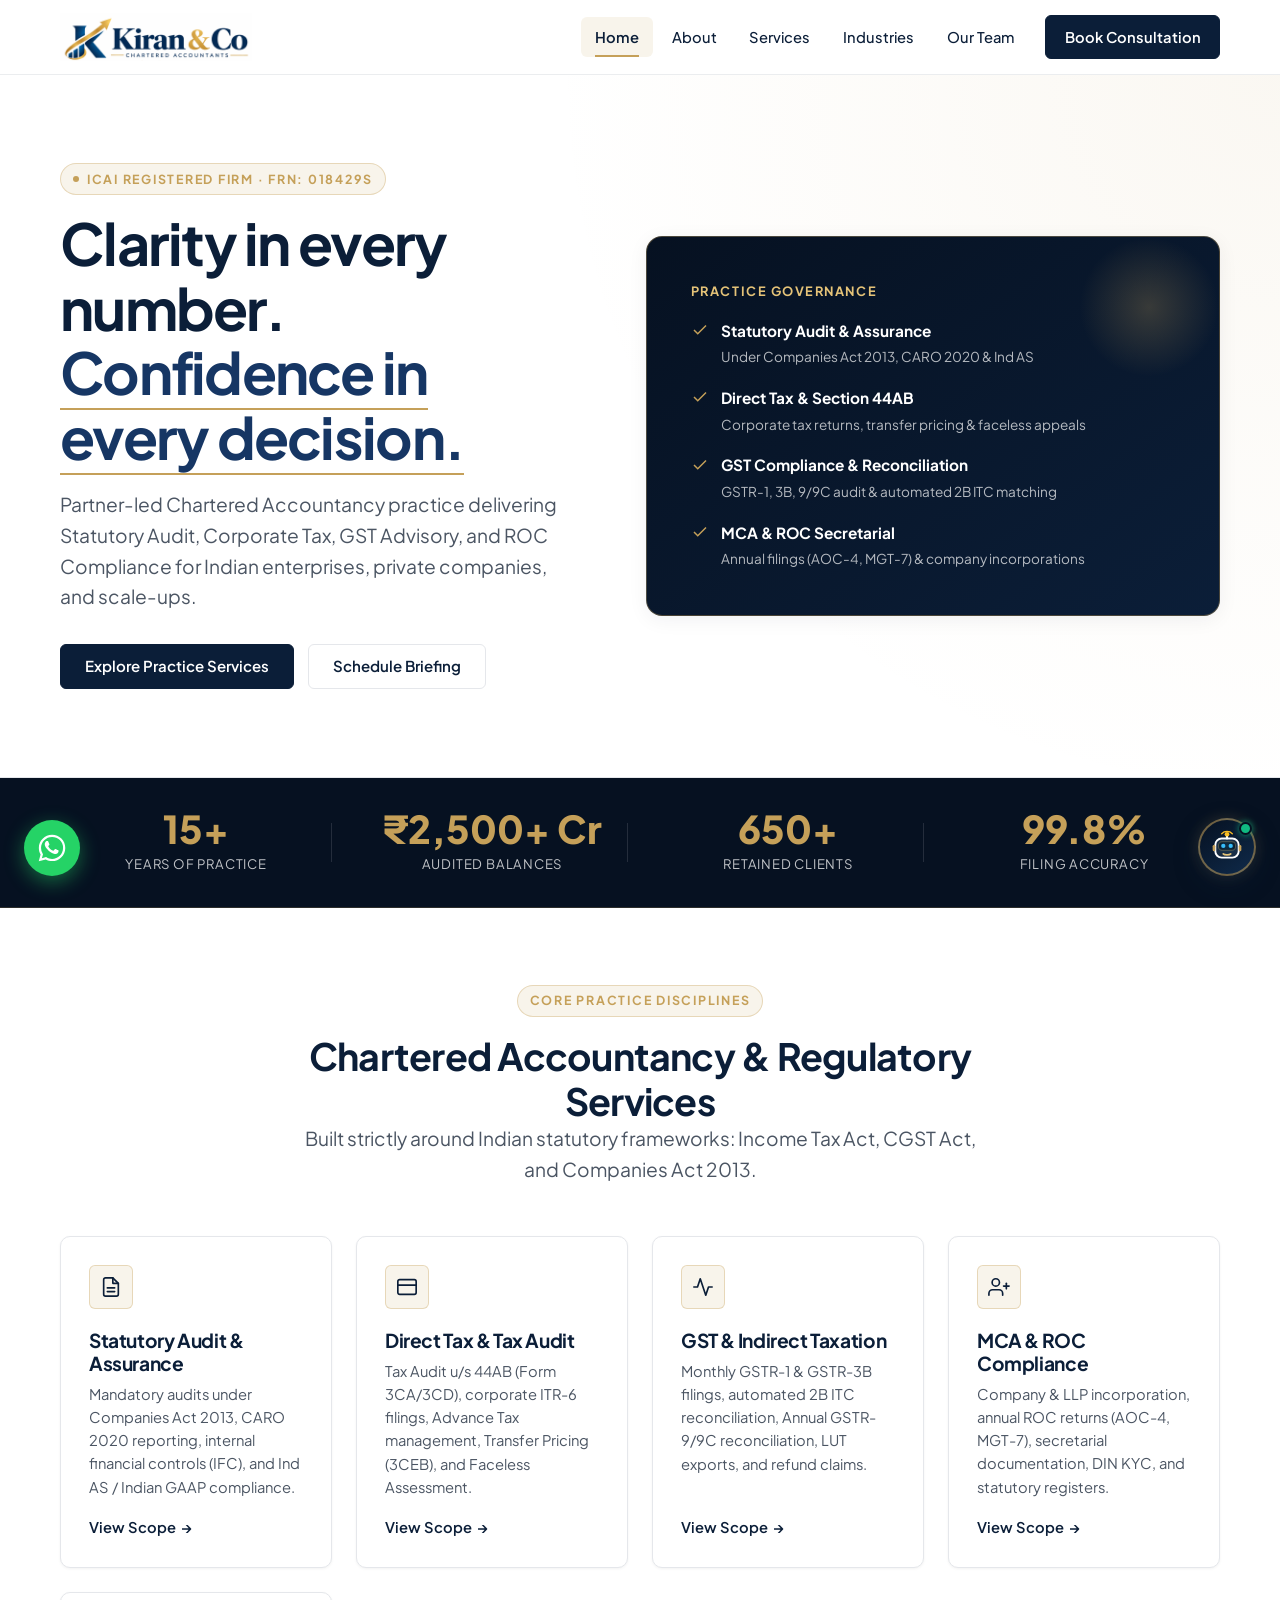
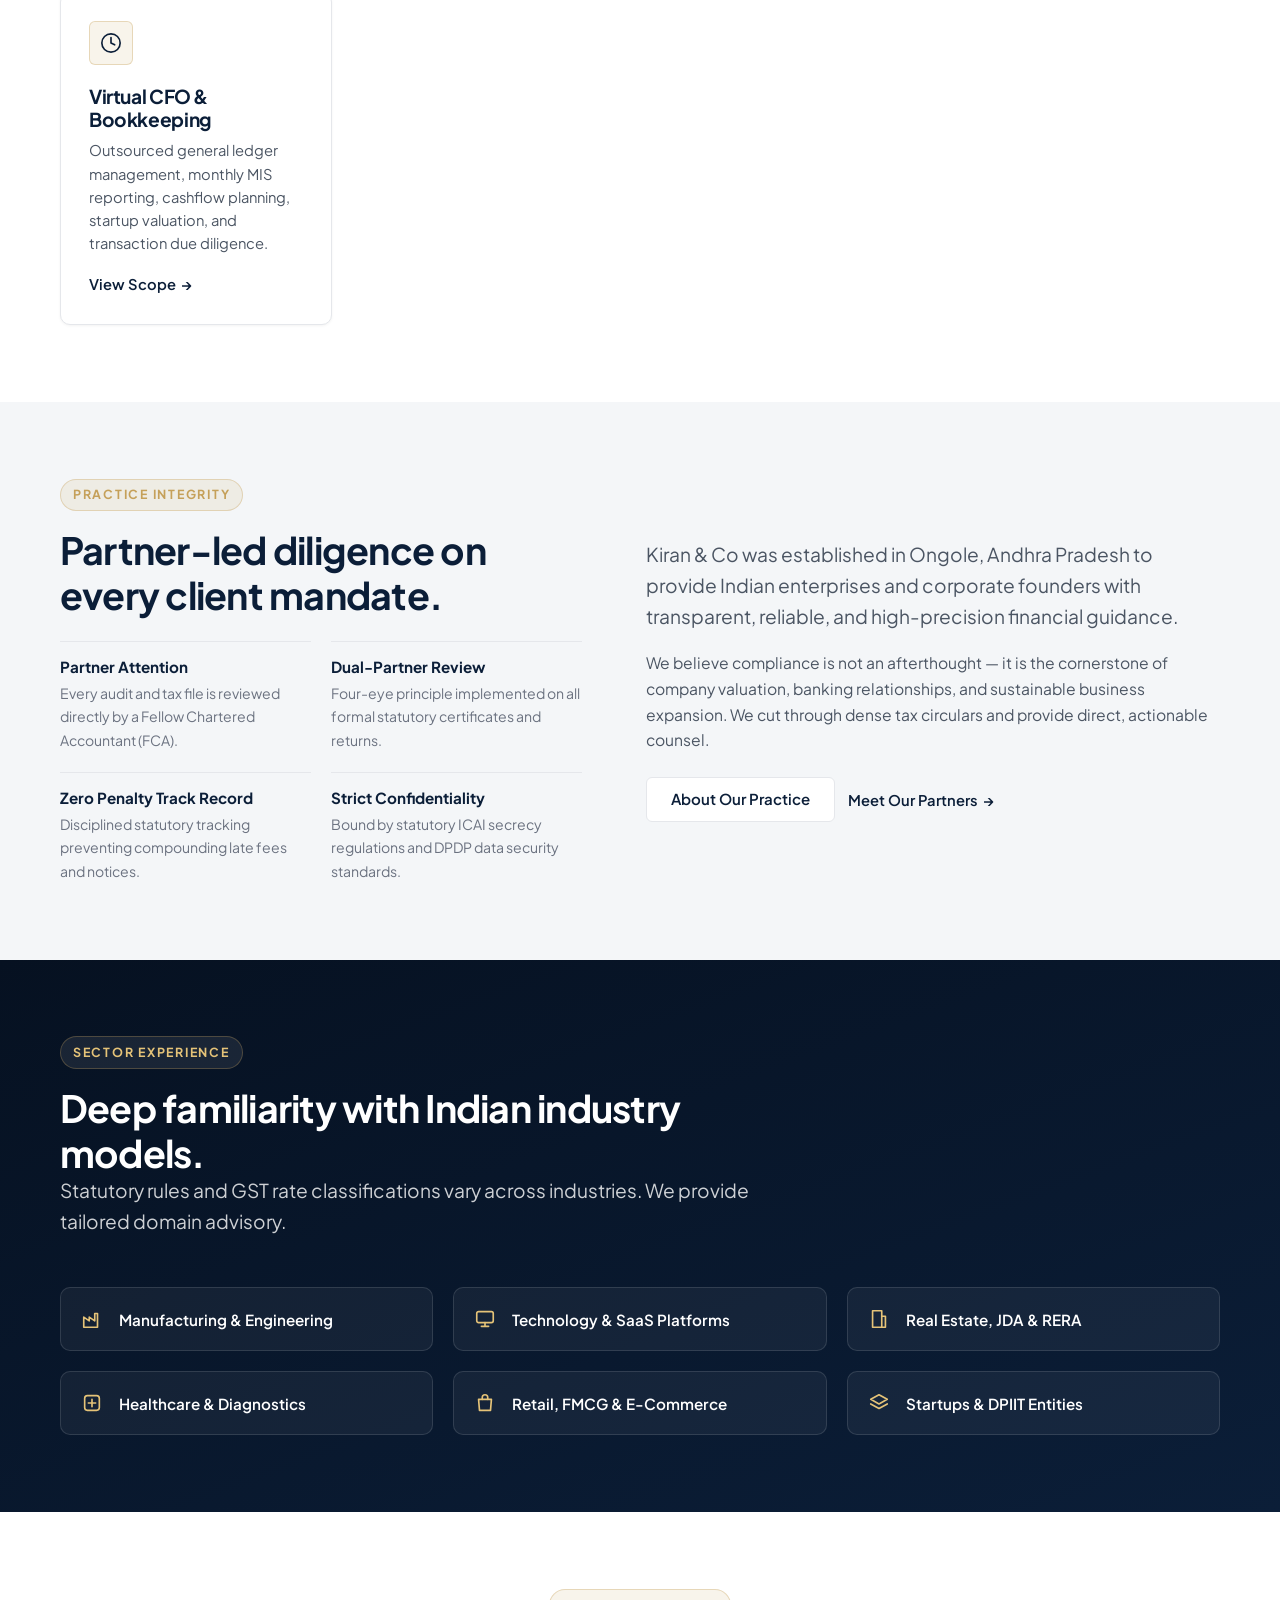
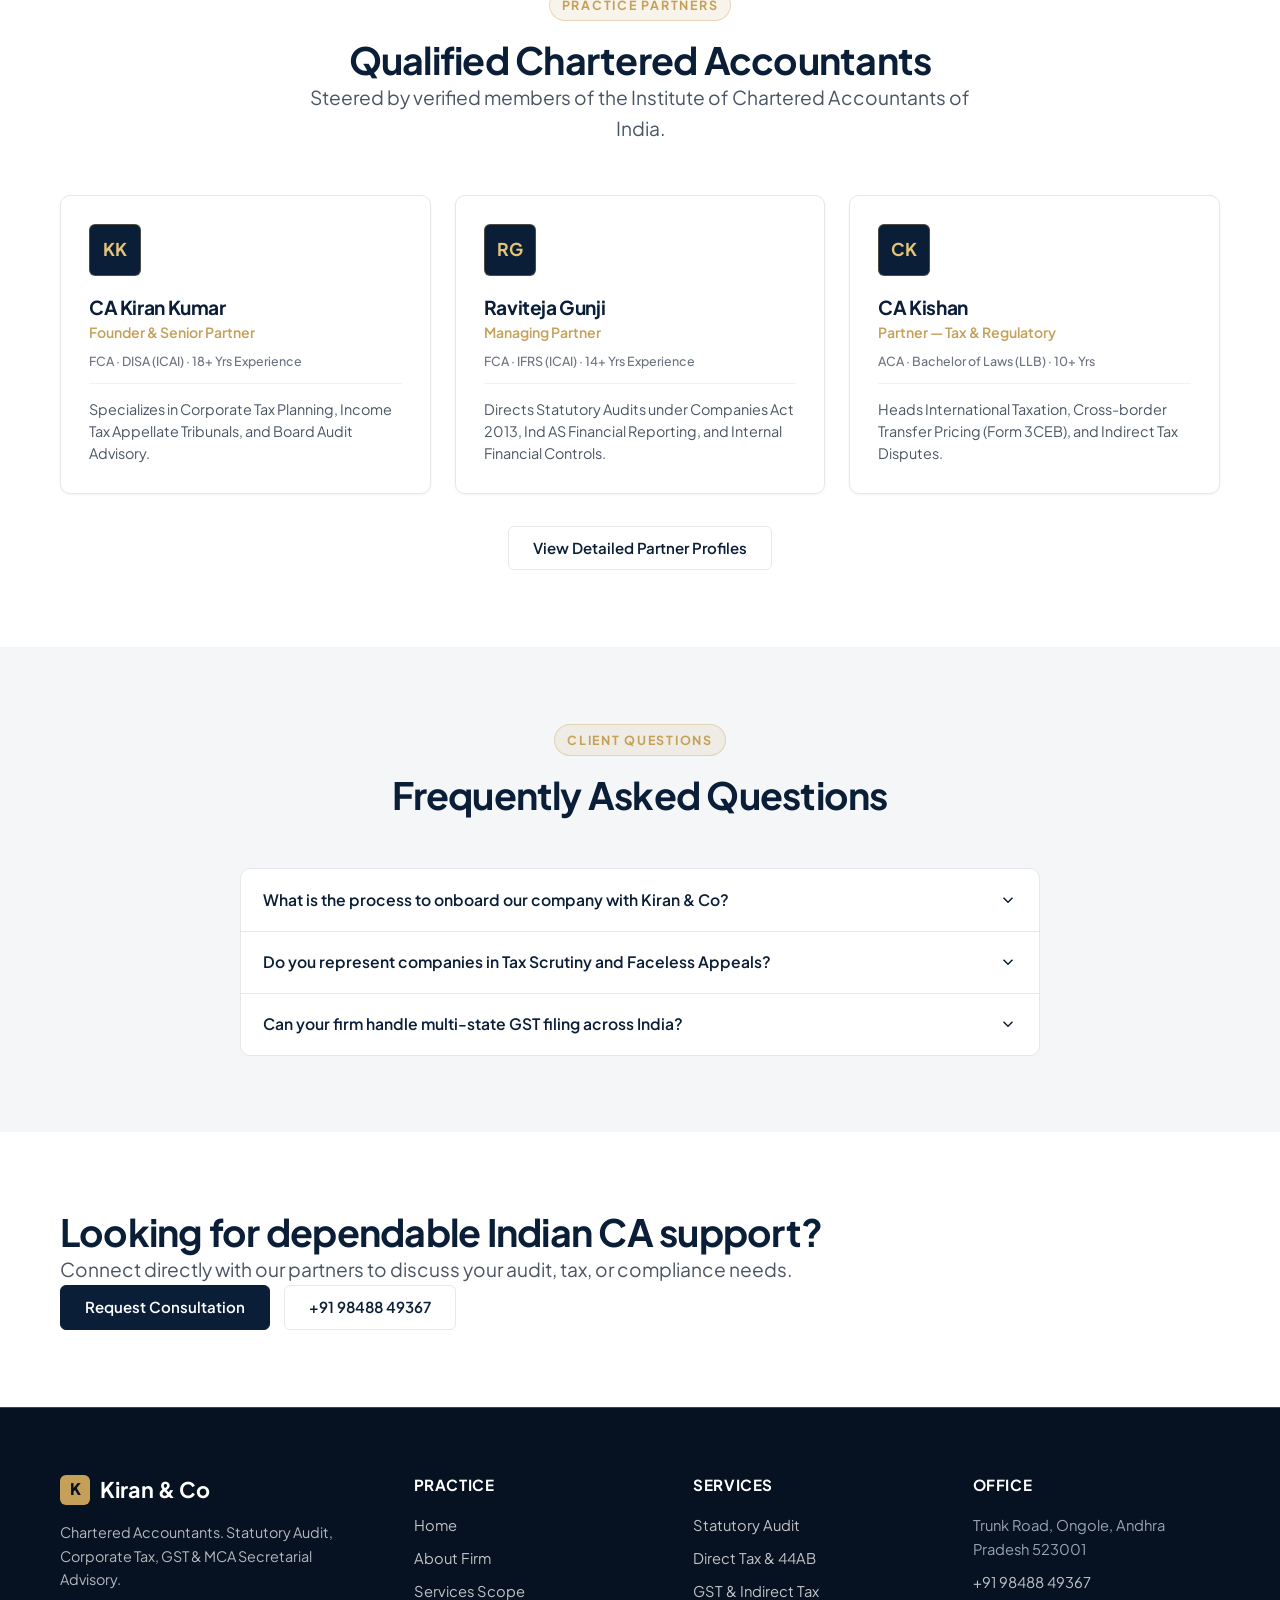
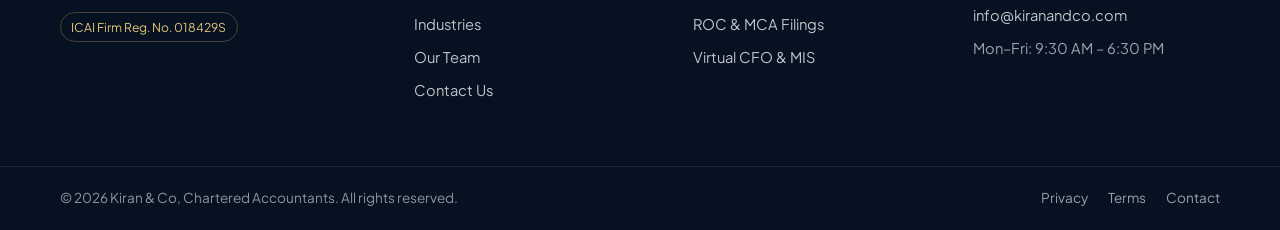
==== commit a3777f06: "Add iconic animated robot with moving eyes, hover dialogue popups, minimal chat window, and update O" ====
--- a/index.html
+++ b/index.html
@@ -3,8 +3,8 @@
 <head>
   <meta charset="utf-8">
   <meta name="viewport" content="width=device-width, initial-scale=1">
-  <title>Kiran &amp; Co | Chartered Accountants — Audit, Tax &amp; Advisory (India)</title>
-  <meta name="description" content="ICAI-registered Chartered Accountants in Bengaluru. Partner-led Statutory Audit, Direct Tax, GST, MCA Corporate Compliance, and Virtual CFO services.">
+  <title>Kiran &amp; Co | Chartered Accountants — Audit, Tax &amp; Advisory (Ongole)</title>
+  <meta name="description" content="ICAI-registered Chartered Accountants in Ongole, Andhra Pradesh. Partner-led Statutory Audit, Direct Tax, GST, MCA Corporate Compliance, and Virtual CFO services.">
   <meta name="theme-color" content="#0B1E38">
   <link rel="icon" href="assets/favicon.png" type="image/png">
   <link rel="preconnect" href="https://fonts.googleapis.com">
@@ -205,7 +205,7 @@
           </div>
         </div>
         <div class="prose">
-          <p class="lead">Kiran &amp; Co was established in Bengaluru to provide Indian enterprises and corporate founders with transparent, reliable, and high-precision financial guidance.</p>
+          <p class="lead">Kiran &amp; Co was established in Ongole, Andhra Pradesh to provide Indian enterprises and corporate founders with transparent, reliable, and high-precision financial guidance.</p>
           <p>We believe compliance is not an afterthought — it is the cornerstone of company valuation, banking relationships, and sustainable business expansion. We cut through dense tax circulars and provide direct, actionable counsel.</p>
           <div class="btn-row" style="margin-top: 1.5rem;">
             <a class="btn btn--secondary" href="about.html">About Our Practice</a>
@@ -270,16 +270,16 @@
           </div>
 
           <div class="team-card">
-            <div class="team-avatar">PS</div>
-            <h3>CA Priya Sharma</h3>
+            <div class="team-avatar">RG</div>
+            <h3>Raviteja Gunji</h3>
             <p class="role">Managing Partner</p>
             <p class="credentials">FCA · IFRS (ICAI) · 14+ Yrs Experience</p>
             <p>Directs Statutory Audits under Companies Act 2013, Ind AS Financial Reporting, and Internal Financial Controls.</p>
           </div>
 
           <div class="team-card">
-            <div class="team-avatar">RM</div>
-            <h3>CA Rajesh Mehta</h3>
+            <div class="team-avatar">CK</div>
+            <h3>CA Kishan</h3>
             <p class="role">Partner — Tax &amp; Regulatory</p>
             <p class="credentials">ACA · Bachelor of Laws (LLB) · 10+ Yrs</p>
             <p>Heads International Taxation, Cross-border Transfer Pricing (Form 3CEB), and Indirect Tax Disputes.</p>
@@ -341,7 +341,7 @@
         </div>
         <div class="btn-row">
           <a class="btn btn--primary" href="contact.html">Request Consultation</a>
-          <a class="btn btn--secondary" href="tel:+918041238900">+91 (080) 4123 8900</a>
+          <a class="btn btn--secondary" href="tel:+919848849367">+91 98488 49367</a>
         </div>
       </div>
     </section>
@@ -388,8 +388,8 @@
         <div>
           <div class="footer-title">Office</div>
           <ul class="footer-list">
-            <li>Level 4, Prestige Meridian Towers, MG Road, Bengaluru 560001</li>
-            <li><a href="tel:+918041238900">+91 (080) 4123 8900</a></li>
+            <li>Trunk Road, Ongole, Andhra Pradesh 523001</li>
+            <li><a href="tel:+919848849367">+91 98488 49367</a></li>
             <li><a href="mailto:info@kiranandco.com">info@kiranandco.com</a></li>
             <li>Mon–Fri: 9:30 AM – 6:30 PM</li>
           </ul>
--- a/css/style.css
+++ b/css/style.css
@@ -1197,7 +1197,8 @@
   right: 2rem;
   z-index: 90;
   width: 42px;
-  height: 42px;
+  height: 40px;
+  width: 40px;
   background: var(--navy);
   color: var(--gold-light);
   border: 1px solid var(--gold-border);
@@ -1209,6 +1210,8 @@
   visibility: hidden;
   transform: translateY(8px);
   transition: all var(--transition);
+  bottom: 5.5rem;
+  right: 1.5rem;
 }
 
 .back-to-top.is-visible {
@@ -1217,7 +1220,447 @@
   transform: translateY(0);
 }
 
-/* 11. Responsive ----------------------------------------------------------- */
+/* 11. Floating WhatsApp (Left Bottom) & AI Robot (Right Bottom) ------------- */
+.floating-whatsapp {
+  position: fixed;
+  left: 1.5rem;
+  bottom: 1.5rem;
+  z-index: 99;
+  width: 56px;
+  height: 56px;
+  border-radius: 50%;
+  background: #25D366;
+  color: #FFFFFF;
+  display: grid;
+  place-items: center;
+  box-shadow: 0 6px 20px rgba(37, 211, 102, 0.45);
+  transition: transform var(--transition), box-shadow var(--transition);
+  cursor: pointer;
+  text-decoration: none;
+}
+
+.floating-whatsapp:hover {
+  transform: translateY(-3px) scale(1.05);
+  box-shadow: 0 10px 26px rgba(37, 211, 102, 0.6);
+  color: #FFFFFF;
+}
+
+.floating-whatsapp svg {
+  width: 32px;
+  height: 32px;
+  fill: currentColor;
+}
+
+/* AI Robot Trigger (Right Bottom) */
+.floating-ai-btn {
+  position: fixed;
+  right: 1.5rem;
+  bottom: 1.5rem;
+  z-index: 99;
+  width: 58px;
+  height: 58px;
+  border-radius: 50%;
+  background: linear-gradient(145deg, var(--navy-dark) 0%, #0F2A4A 100%);
+  color: #FFFFFF;
+  border: 2px solid rgba(197, 160, 89, 0.55);
+  display: grid;
+  place-items: center;
+  box-shadow: 0 8px 24px rgba(11, 30, 56, 0.4), 0 0 16px rgba(197, 160, 89, 0.2);
+  transition: transform var(--transition), box-shadow var(--transition), border-color var(--transition);
+  cursor: pointer;
+  animation: robot-idle-float 4s ease-in-out infinite;
+}
+
+@keyframes robot-idle-float {
+  0%, 100% {
+    transform: translateY(0);
+  }
+  50% {
+    transform: translateY(-4px);
+  }
+}
+
+.floating-ai-btn:hover {
+  animation-play-state: paused;
+  transform: translateY(-4px) scale(1.08);
+  box-shadow: 0 12px 30px rgba(11, 30, 56, 0.55), 0 0 24px rgba(56, 189, 248, 0.45);
+  border-color: #38BDF8;
+}
+
+.floating-ai-btn .robot-icon {
+  width: 34px;
+  height: 34px;
+  overflow: visible;
+  transition: transform 0.3s cubic-bezier(0.34, 1.56, 0.64, 1);
+}
+
+.floating-ai-btn:hover .robot-icon {
+  transform: rotate(4deg) scale(1.05);
+}
+
+/* Robot Iconic Animations */
+/* 1. Moving Eyes (Looking around left, center, right, up) */
+.robot-eyes-track {
+  animation: robot-look-around 5.5s ease-in-out infinite;
+}
+
+@keyframes robot-look-around {
+  0%, 18% {
+    transform: translate(0, 0);
+  }
+  24%, 38% {
+    transform: translate(-1.8px, 0.2px); /* Looking left */
+  }
+  44%, 58% {
+    transform: translate(0, 0); /* Center */
+  }
+  64%, 78% {
+    transform: translate(1.8px, 0.2px); /* Looking right */
+  }
+  84%, 90% {
+    transform: translate(0, -0.9px); /* Looking up */
+  }
+  96%, 100% {
+    transform: translate(0, 0); /* Center */
+  }
+}
+
+/* 2. Blinking Eyes with glowing pulse */
+.robot-eye {
+  transform-box: fill-box;
+  transform-origin: center;
+  animation: robot-eye-blink 4s ease-in-out infinite;
+  filter: drop-shadow(0 0 3px #38BDF8);
+  transition: fill 0.3s ease, filter 0.3s ease;
+}
+
+@keyframes robot-eye-blink {
+  0%, 42%, 46%, 88%, 92%, 100% {
+    transform: scaleY(1);
+  }
+  44%, 90% {
+    transform: scaleY(0.12); /* Blink */
+  }
+}
+
+.floating-ai-btn:hover .robot-eye {
+  fill: #FDE047;
+  filter: drop-shadow(0 0 6px #FDE047);
+  animation-duration: 2s;
+}
+
+/* 3. Antenna Signal Wave & Beacon Glow */
+.robot-antenna-glow {
+  transform-box: fill-box;
+  transform-origin: center;
+  animation: antenna-beacon 2.5s ease-in-out infinite;
+}
+
+@keyframes antenna-beacon {
+  0%, 100% {
+    fill: #FBBF24;
+    filter: drop-shadow(0 0 3px #FBBF24);
+  }
+  50% {
+    fill: #38BDF8;
+    filter: drop-shadow(0 0 6px #38BDF8);
+  }
+}
+
+.robot-signal-ripple {
+  transform-box: fill-box;
+  transform-origin: center top;
+  animation: signal-ripple 2.5s ease-in-out infinite;
+}
+
+@keyframes signal-ripple {
+  0% {
+    opacity: 0;
+    transform: translateY(1.5px) scale(0.7);
+  }
+  40% {
+    opacity: 0.95;
+    transform: translateY(0) scale(1.05);
+  }
+  85%, 100% {
+    opacity: 0;
+    transform: translateY(-2.5px) scale(1.35);
+  }
+}
+
+.floating-ai-btn:hover .robot-signal-ripple {
+  animation-duration: 1.2s;
+  stroke: #38BDF8;
+}
+
+.floating-ai-btn:hover .robot-screen {
+  stroke: #38BDF8;
+}
+
+.floating-ai-btn:hover .robot-mouth {
+  stroke: #FDE047;
+}
+
+/* Dialogue Speech Bubble Popup on Hover/Focus */
+.widget-dialogue-popup {
+  position: absolute;
+  bottom: calc(100% + 10px);
+  left: 50%;
+  transform: translateX(-50%) translateY(4px);
+  background: var(--navy-dark);
+  color: #FFFFFF;
+  font-family: var(--font-sans);
+  font-size: 0.78rem;
+  font-weight: 600;
+  letter-spacing: 0.02em;
+  padding: 0.35rem 0.75rem;
+  border-radius: 6px;
+  white-space: nowrap;
+  pointer-events: none;
+  opacity: 0;
+  visibility: hidden;
+  transition: opacity 0.2s cubic-bezier(0.16, 1, 0.3, 1), transform 0.2s cubic-bezier(0.16, 1, 0.3, 1), visibility 0.2s;
+  box-shadow: 0 4px 14px rgba(11, 30, 56, 0.35);
+  border: 1px solid rgba(197, 160, 89, 0.45);
+  z-index: 105;
+}
+
+.widget-dialogue-popup::after {
+  content: '';
+  position: absolute;
+  top: 100%;
+  left: 50%;
+  transform: translateX(-50%);
+  border-width: 5px 5px 0 5px;
+  border-style: solid;
+  border-color: var(--navy-dark) transparent transparent transparent;
+}
+
+.floating-whatsapp:hover .widget-dialogue-popup,
+.floating-whatsapp:focus .widget-dialogue-popup,
+.floating-whatsapp:focus-visible .widget-dialogue-popup,
+.floating-ai-btn:hover .widget-dialogue-popup,
+.floating-ai-btn:focus .widget-dialogue-popup,
+.floating-ai-btn:focus-visible .widget-dialogue-popup {
+  opacity: 1;
+  visibility: visible;
+  transform: translateX(-50%) translateY(0);
+}
+
+/* Online Status Indicator on Robot Icon */
+.ai-status-dot {
+  position: absolute;
+  top: 2px;
+  right: 2px;
+  width: 13px;
+  height: 13px;
+  border-radius: 50%;
+  background: #10B981;
+  border: 2.5px solid var(--navy-dark);
+  box-shadow: 0 0 6px rgba(16, 185, 129, 0.8);
+  animation: ai-pulse 2s infinite ease-in-out;
+}
+
+@keyframes ai-pulse {
+  0%, 100% { transform: scale(1); opacity: 1; }
+  50% { transform: scale(1.15); opacity: 0.75; }
+}
+
+/* Minimal AI Assistant Chat Modal / Drawer */
+.ai-chat-drawer {
+  position: fixed;
+  right: 1.5rem;
+  bottom: 5.5rem;
+  width: min(340px, calc(100vw - 2.5rem));
+  height: 430px;
+  max-height: calc(100vh - 7rem);
+  background: var(--white);
+  border: 1px solid var(--border);
+  border-radius: 14px;
+  box-shadow: 0 18px 45px -10px rgba(11, 30, 56, 0.28), 0 0 0 1px rgba(11, 30, 56, 0.08);
+  z-index: 100;
+  display: flex;
+  flex-direction: column;
+  overflow: hidden;
+  opacity: 0;
+  visibility: hidden;
+  transform: translateY(12px) scale(0.97);
+  transition: opacity 0.22s ease, transform 0.22s ease, visibility 0.22s;
+}
+
+.ai-chat-drawer.is-open {
+  opacity: 1;
+  visibility: visible;
+  transform: translateY(0) scale(1);
+}
+
+.ai-chat-header {
+  background: linear-gradient(135deg, var(--navy-dark) 0%, var(--navy) 100%);
+  color: var(--white);
+  padding: 0.75rem 1rem;
+  display: flex;
+  align-items: center;
+  justify-content: space-between;
+  border-bottom: 1px solid var(--gold-border);
+}
+
+.ai-chat-header-info {
+  display: flex;
+  align-items: center;
+  gap: 0.6rem;
+}
+
+.ai-chat-header-avatar {
+  width: 32px;
+  height: 32px;
+  border-radius: 50%;
+  background: var(--gold-subtle);
+  border: 1px solid var(--gold-border);
+  color: var(--gold-light);
+  display: grid;
+  place-items: center;
+  flex: none;
+}
+
+.ai-chat-header-avatar svg {
+  width: 18px;
+  height: 18px;
+}
+
+.ai-chat-header-title {
+  font-size: 0.88rem;
+  font-weight: 700;
+  color: var(--white);
+  line-height: 1.2;
+}
+
+.ai-chat-header-sub {
+  font-size: 0.7rem;
+  color: #34D399;
+  display: flex;
+  align-items: center;
+  gap: 0.3rem;
+}
+
+.ai-chat-close {
+  background: transparent;
+  border: none;
+  color: rgba(255, 255, 255, 0.75);
+  cursor: pointer;
+  padding: 0.2rem;
+  border-radius: var(--radius-sm);
+  display: grid;
+  place-items: center;
+  transition: color var(--transition);
+}
+
+.ai-chat-close:hover {
+  color: var(--white);
+}
+
+.ai-chat-body {
+  flex: 1;
+  overflow-y: auto;
+  padding: 0.85rem 0.95rem;
+  background: #F8FAFC;
+  display: flex;
+  flex-direction: column;
+  gap: 0.75rem;
+}
+
+.ai-bubble {
+  max-width: 90%;
+  padding: 0.65rem 0.85rem;
+  font-size: 0.82rem;
+  line-height: 1.45;
+  border-radius: 10px;
+}
+
+.ai-bubble--bot {
+  align-self: flex-start;
+  background: var(--white);
+  color: var(--text-main);
+  border: 1px solid var(--border);
+  border-top-left-radius: 2px;
+  box-shadow: 0 1px 3px rgba(0, 0, 0, 0.04);
+}
+
+.ai-bubble--user {
+  align-self: flex-end;
+  background: var(--navy);
+  color: var(--white);
+  border-top-right-radius: 2px;
+}
+
+.ai-chips-container {
+  display: flex;
+  flex-wrap: wrap;
+  gap: 0.35rem;
+  margin-top: 0.15rem;
+}
+
+.ai-chip {
+  background: var(--white);
+  border: 1px solid var(--border);
+  border-radius: 14px;
+  padding: 0.28rem 0.6rem;
+  font-size: 0.74rem;
+  color: var(--navy);
+  font-weight: 600;
+  cursor: pointer;
+  transition: all var(--transition);
+}
+
+.ai-chip:hover {
+  border-color: var(--gold);
+  background: var(--gold-subtle);
+  color: var(--navy);
+}
+
+.ai-chat-footer {
+  padding: 0.6rem 0.85rem;
+  background: var(--white);
+  border-top: 1px solid var(--border);
+  display: flex;
+  gap: 0.45rem;
+  align-items: center;
+}
+
+.ai-chat-input {
+  flex: 1;
+  border: 1px solid var(--border);
+  border-radius: 20px;
+  padding: 0.45rem 0.8rem;
+  font-size: 0.82rem;
+  background: #F8FAFC;
+  color: var(--text-main);
+}
+
+.ai-chat-input:focus {
+  outline: none;
+  border-color: var(--navy);
+  background: var(--white);
+}
+
+.ai-chat-send {
+  background: var(--navy);
+  color: var(--gold-light);
+  border: none;
+  width: 32px;
+  height: 32px;
+  border-radius: 50%;
+  display: grid;
+  place-items: center;
+  cursor: pointer;
+  flex: none;
+  transition: background-color var(--transition);
+}
+
+.ai-chat-send:hover {
+  background: var(--navy-light);
+}
+
+/* 12. Responsive ----------------------------------------------------------- */
 @media (max-width: 960px) {
   .hero-grid, .split {
     grid-template-columns: 1fr;
@@ -1283,4 +1726,51 @@
   .btn {
     width: 100%;
   }
-}
+
+  /* Responsive Floating Action Widgets */
+  .floating-whatsapp {
+    left: 1rem;
+    bottom: 1rem;
+    width: 48px;
+    height: 48px;
+  }
+  .floating-whatsapp svg {
+    width: 28px;
+    height: 28px;
+  }
+  .floating-ai-btn {
+    right: 1rem;
+    bottom: 1rem;
+    width: 48px;
+    height: 48px;
+  }
+  .floating-ai-btn svg {
+    width: 26px;
+    height: 26px;
+  }
+  .ai-status-dot {
+    width: 11px;
+    height: 11px;
+    top: 1px;
+    right: 1px;
+  }
+  .widget-dialogue-popup {
+    font-size: 0.72rem;
+    padding: 0.25rem 0.55rem;
+    bottom: calc(100% + 8px);
+  }
+  .ai-chat-drawer {
+    right: 0.75rem;
+    left: 0.75rem;
+    bottom: 4.5rem;
+    width: auto;
+    max-width: calc(100vw - 1.5rem);
+    height: min(410px, 72vh);
+  }
+  .back-to-top {
+    right: 1rem;
+    bottom: 4.5rem;
+    width: 40px;
+    height: 40px;
+  }
+}
